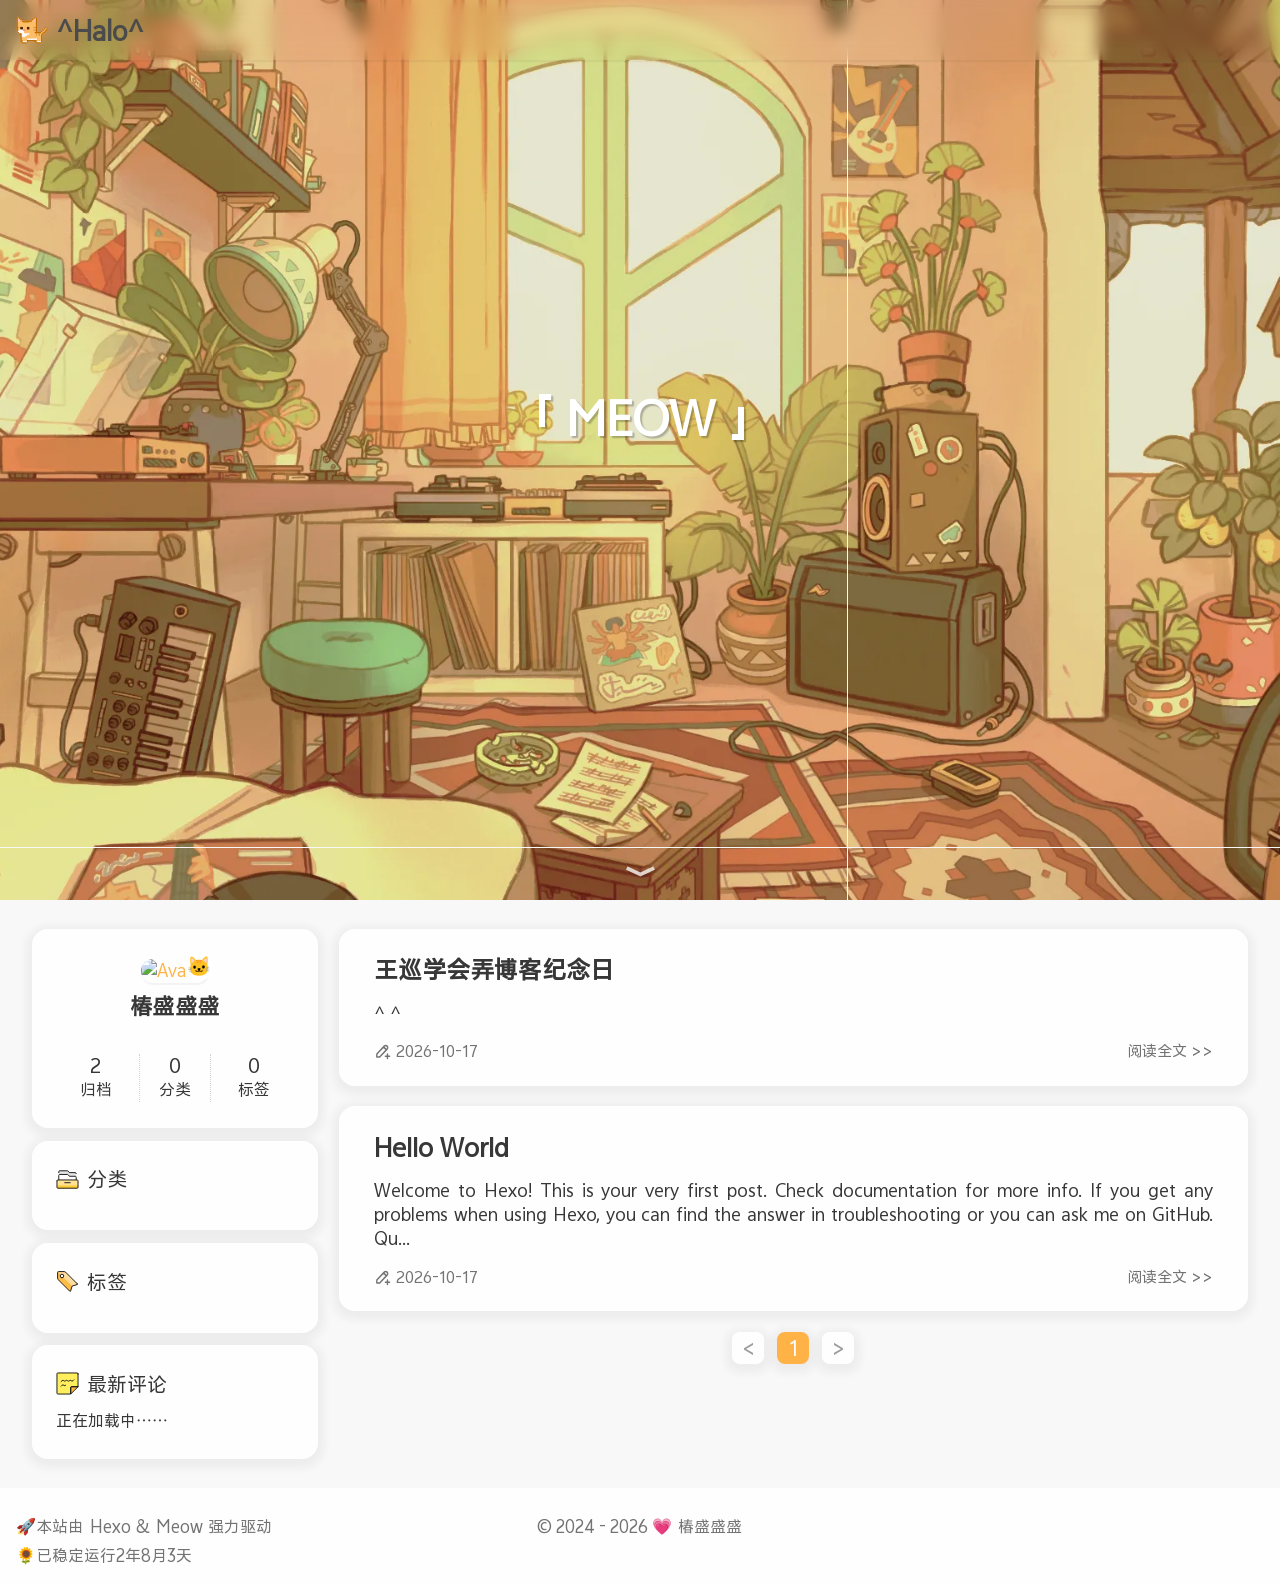
==== index.html @ 644426e6 "Site updated: 2026-10-17 21:25:25" ====
<!DOCTYPE html><html lang="zh_CN"><head><meta charset="utf-8"/><meta name="viewport" content="width=device-width, initial-scale=1.0"/><meta name="author" content="椿盛盛盛"/><meta name="copyright" content="椿盛盛盛"/><meta name="theme-color" content="#FFB347"/><meta name="format-detection" content="telephone=no"/><meta name="keywords" content="Hexo Theme MEOW"/><meta name="mobile-web-app-capable" content="yes"/><meta name="apple-mobile-web-app-capable" content="yes"/><meta name="apple-touch-fullscreen" content="yes"/><meta name="application-name" content="^Halo^ - 来看我的主页啦!"/><meta name="apple-mobile-web-app-title" content="^Halo^ - 来看我的主页啦!"/><meta name="apple-mobile-web-app-status-bar-style" content="#FFB347"/><link rel="canonical" href="http://example.com/"/><meta name="description" content="Hexo Theme MEOW">
<meta property="og:type" content="website">
<meta property="og:title" content="^Halo^ - 来看我的主页啦!">
<meta property="og:url" content="http://example.com/index.html">
<meta property="og:site_name" content="^Halo^">
<meta property="og:description" content="Hexo Theme MEOW">
<meta property="og:locale" content="zh_CN">
<meta property="og:image" content="http://example.com/assets/images/Hexo-Theme-MEOW.png">
<meta property="article:author" content="椿盛盛盛">
<meta name="twitter:card" content="summary_large_image">
<meta name="twitter:image" content="http://example.com/assets/images/Hexo-Theme-MEOW.png"><meta name="robots" content="index,follow"/><meta name="googlebot" content="index,follow"/><meta name="revisit-after" content="1 days"/><title>^Halo^ - 来看我的主页啦!</title><link rel="shortcut icon" href="/assets/images/Hexo-Theme-MEOW.ico"><link rel="preconnect" href="/assets"/><link rel="preconnect" href="assets"/>
<link rel="stylesheet" href="/css/style.css">

<link rel="stylesheet" href="/css/third-party/dist/APlayer.min.css">
<link rel="prefetch" href="/"/><link rel="prefetch" href="/archives"/><link rel="prefetch" href="/tags"/><meta name="generator" content="Hexo 8.1.2"></head><body bg-style="fixed"><header><div id="navbar"><div id="nav-info"><a id="site-icon" href="/" title="主页"><img src="/assets/images/Hexo-Theme-MEOW.png" alt="Logo"/></a><a id="site-name" href="/" title="主页"><h1>^Halo^</h1><img src="/assets/images/svg/uc/uc-home.svg" class="icon noview" alt="Icon"></a></div><div id="nav-menu"></div><div id="nav-function"><div id="menu-btn"><a href="javascript:void(0);" title="打开菜单"><img src="/assets/images/svg/uc/uc-menu.svg" class="icon noview" alt="Icon"></a></div></div></div></header><div id="menu-aside"><div id="menu-aside-container"><div id="menu-aside-info"><a href="/" title="主页"><img src="/assets/images/Hexo-Theme-MEOW.png" alt="Logo"/></a><a href="/" title="主页">^Halo^</a></div><hr/></div></div><main><div id="home-banner" bg-style="fixed"><div id="home-banner-info"><div id="home-banner-title">「 MEOW 」</div></div><div id="home-banner-scrolldown"><div id="scroll-to-main">﹀</div></div></div><div id="home-container"><div id="home-content"><aside id="home-sidebar"><div class="sidebar-card" id="sidebar-info"><div id="sidebar-info-img"><a href="/null"><img src="https://raw.githubusercontent.com/pyebxf/picture/main/firrst.jpg" alt="Avatar"/></a><div class="status">🐱</div></div><div id="sidebar-info-name">椿盛盛盛</div><div id="sidebar-info-desc"></div><div class="site-statistic"><a href="/archives"><div class="site-statistic-num">2</div><div class="site-statistic-title">归档</div></a><a href="/categories"><div class="site-statistic-num">0</div><div class="site-statistic-title">分类</div></a><a href="/tags"><div class="site-statistic-num">0</div><div class="site-statistic-title">标签</div></a></div></div><div class="sidebar-card" id="sidebar-categories"><div class="sidebar-card-headline"><img src="/assets/images/svg/uc/uc-category.svg" class="icon box-icon" alt="Icon"><span>分类</span></div></div><div class="sidebar-card" id="sidebar-tags"><div class="sidebar-card-headline"><img src="/assets/images/svg/uc/uc-tag.svg" class="icon box-icon" alt="Icon"><span>标签</span></div><div id="sidebar-tags-content"></div></div><div class="sidebar-card" id="sidebar-recent-comments"><div class="sidebar-card-headline"><img src="/assets/images/svg/uc/uc-comment.svg" class="icon box-icon" alt="Icon"><span>最新评论</span></div><div class="recent-comments"><div class="recent-comments-container">正在加载中……</div></div></div></aside><div id="home-main"><div class="home-article"><div class="home-article-content" cover="nocover"><div class="home-article-title"><a href="/2026/10/17/%E6%88%91%E7%9A%84%E7%AC%AC%E4%B8%80%E7%AF%87%E5%8D%9A%E5%AE%A2/">王巡学会弄博客纪念日</a></div><div class="home-article-excerpt">^ ^
</div><div class="home-article-info-container"><div class="home-article-info"><div class="home-article-date"><img src="/assets/images/svg/ta/ta-pubdate.svg" class="icon noview" alt="Icon"><span>2026-10-17</span></div></div><div class="home-article-func"><a class="read-more-btn" href="/2026/10/17/%E6%88%91%E7%9A%84%E7%AC%AC%E4%B8%80%E7%AF%87%E5%8D%9A%E5%AE%A2/">阅读全文 &gt;&gt;</a></div></div></div></div><div class="home-article"><div class="home-article-content" cover="nocover"><div class="home-article-title"><a href="/2026/10/17/hello-world/">Hello World</a></div><div class="home-article-excerpt">Welcome to Hexo! This is your very first post. Check documentation for more info. If you get any problems when using Hexo, you can find the answer in troubleshooting or you can ask me on GitHub.
Qu...</div><div class="home-article-info-container"><div class="home-article-info"><div class="home-article-date"><img src="/assets/images/svg/ta/ta-pubdate.svg" class="icon noview" alt="Icon"><span>2026-10-17</span></div></div><div class="home-article-func"><a class="read-more-btn" href="/2026/10/17/hello-world/">阅读全文 &gt;&gt;</a></div></div></div></div><div class="home-paginator"><div class="paginator"><span class="extend prev" rel="prev"><</span><span class="page-number current">1</span><span class="extend next" rel="next">></span></div></div></div></div></div><div id="toolbar" hide=""><div id="toolbar-setting-container" hide=""><div class="toolbar-item"><button id="tool-color-mode" title="深色模式" type="button"><img src="/assets/images/svg/ta/ta-moon.svg" class="icon noview" alt="Icon"></button></div><div class="toolbar-item"><button class="copy-text" id="tool-share" title="分享" type="button" data-text="http://example.com/index.html"><img src="/assets/images/svg/ta/ta-share.svg" class="icon noview" alt="Icon"></button></div></div><div class="toolbar-container"><div class="toolbar-item"><button id="tool-setting" title="设置" type="button"><img src="/assets/images/svg/ta/ta-setting.svg" class="icon noview" alt="Icon"></button></div><div class="toolbar-item"><button id="tool-gototop" title="返回顶部" type="button"><img src="/assets/images/svg/ta/ta-up.svg" class="icon noview" alt="Icon"></button></div></div></div><div id="music-player"></div></main><footer><div class="footer"><div id="footer-copyright">© 2024 - 2026 <span>💗</span> <a href="/null">椿盛盛盛</a></div><div id="footer-info"><div id="footer-framework">🚀本站由 <a href="https://hexo.io" target="_blank">Hexo</a> & <a href="https://github.com/chanwj/hexo-theme-meow" title="3.3.2" target="_blank">Meow</a> 强力驱动</div><div id="footer-runtime"><span id="runtime" data-startdate="2024-04-02T22:16:20.000Z">🌻已稳定运行.年.月.天</span></div></div></div></footer><div class="scripts"><script>const GLOBALCONFIG = {
  root: '/',
  toolbar: true,
  lazyload_src: '/assets/images/Meow-Loading.webp',
  friends: false,
  album: '',
  codeblock: false,
  code_copy_text: false,
  share_text: '🐱Share From Meow',
  onblur_title: 'Please Come Back～✧(´▽`ʃ♡ƪ)',
  mouse_click: false,
  notify:{
    enable: false,
    info: '复制成功～转载请标注本文地址',
    f12_info: '开发者模式已打开，请遵循本站版权协议'
  },
  search: {
    enable: false,
    path: '',
    local: {
      top_n_per_article: 1,
      preload: false
    }
  },
  encrypt: false,
  category: false,
};
</script><script>if (!localStorage.getItem('color-mode')) {
  localStorage.setItem('color-mode', 'light' || 'light');
}
document.body.setAttribute('data-mode', localStorage.getItem('color-mode'));
</script>
<script src="/js/theme/tools/utils.js"></script>

<script src="/js/plugins/dist/lazyload.min.js"></script>

<script src="/js/plugins/view-image.min.js"></script>

<script src="/js/plugins/dist/APlayer.min.js"></script>
<script>const initAplayer = (data) => {
  if (!data.length) return;

  const ap = new APlayer({
    container: document.getElementById('music-player'),
    fixed: true,
    autoplay: false,
    theme: '#FFB347',
    loop: 'all',
    order: 'list',
    volume: 0.7,
    lrcType: 3,
    audio: data
  });

  ap.on('play', () => {
    document.getElementById('music-player').setAttribute("play", "");
  });
  ap.on('pause', () => {
    document.getElementById('music-player').removeAttribute("play");
  });
};

const fetchData = () => {
  fetch('')
    .then(res => res.json())
    .then(result => initAplayer(result));
};

if ('') {
  document.addEventListener("DOMContentLoaded", fetchData);
} else {
  document.addEventListener("DOMContentLoaded", initAplayer());;
}</script>
<script src="/js/main.js" type="module"></script>
</div></body></html>
---- css/style.css ----
@import url("/assets/fonts/vivoSans-Regular/result.css");
@import url("/assets/fonts/SFMonoRegular/result.css");
body[data-mode='light'] {
  --theme-color: #ffb347;
  --theme-color-light-1: #ffd191;
  --theme-color-light-2: #ffc26c;
  --theme-color-light-3: #ffca7e;
  --theme-color-transparent-1: rgba(255,179,71,0.6);
  --theme-color-dark-1: #ffa626;
  --background-color: #fff;
  --background-color-transparent-1: rgba(255,255,255,0.85);
  --background-color-transparent-2: rgba(255,255,255,0.7);
  --background-color-transparent-3: rgba(255,255,255,0.4);
  --background-color-grey: #e8e8e8;
  --background-color-grey-light-1: #f1f1f1;
  --background-color-grey-light-2: #f5f5f5;
  --background-color-grey-transparent: rgba(232,232,232,0.25);
  --background-color-grey-transparent-2: rgba(232,232,232,0.15);
  --background-color-body: #f8f8f8;
  --background-color-page: rgba(255,255,255,0.85);
  --font-color: #373737;
  --font-color-invert: #fff;
  --font-color-navbar: #4b4b4b;
  --font-color-navbar-custom: #4b4b4b;
  --font-color-light-1: #737373;
  --font-color-light-2: #9b9b9b;
  --font-color-light-3: #cdcdcd;
  --link-hover-font-color: #fff;
  --banner-background: url("/assets/images/wallhaven-5yl597.webp");
  --banner-font-color: #fff;
  --nav-background-color: rgba(255,255,255,0.188);
  --card-border-color: #d7d7d7;
  --meow-box-shadow: 1px 1px 1px 1px rgba(42,42,42,0.051);
  --meow-card-shadow: 0px 3px 8px 6px rgba(42,42,42,0.051);
}
body[data-mode='dark'] {
  --theme-color: #88c0ed;
  --theme-color-light-1: #b8d9f4;
  --theme-color-light-2: #a0cdf1;
  --theme-color-light-3: #acd3f2;
  --theme-color-transparent-1: rgba(136,192,237,0.6);
  --theme-color-dark-1: #68afe8;
  --background-color: #2d2d2d;
  --background-color-transparent-1: rgba(45,45,45,0.88);
  --background-color-transparent-2: rgba(45,45,45,0.7);
  --background-color-transparent-3: rgba(45,45,45,0.4);
  --background-color-grey: #454545;
  --background-color-grey-light-1: #3e3e3e;
  --background-color-grey-light-2: #373737;
  --background-color-grey-transparent: rgba(69,69,69,0.25);
  --background-color-grey-transparent-2: rgba(69,69,69,0.35);
  --background-color-body: #202124;
  --background-color-page: rgba(45,45,45,0.7);
  --font-color: #bebec6;
  --font-color-invert: #fcfcfc;
  --font-color-navbar: #bebec6;
  --font-color-navbar-custom: #bebec6;
  --font-color-light-1: #9595a2;
  --font-color-light-2: #808090;
  --font-color-light-3: #5b5b67;
  --link-hover-font-color: #2d2d2d;
  --banner-background: url("/assets/images/wallhaven-e7zogk.webp");
  --banner-font-color: #e0e0e0;
  --nav-background-color: transparent;
  --card-border-color: #3b3b3b;
  --meow-box-shadow: 1px 1px 1px 1px rgba(187,187,187,0.012);
  --meow-card-shadow: none;
}
:root {
  --meow-text-shadow-title: 2px 2px 1.5px rgba(0,0,0,0.25);
  --meow-text-shadow: 2px 2px 1px rgba(0,0,0,0.125);
  --meow-text-shadow-light: 1.2px 1.2px 1px rgba(0,0,0,0.125);
  --meow-main-width: 1400px;
  --meow-page-width: 1100px;
  --meow-navbar-height: 60px;
  --meow-font-default: 'vivo Sans', 'PingFang SC', 'Microsoft YaHei', Sans-serif, Serif;
  --meow-font-title: 'vivo Sans', 'PingFang SC', 'Microsoft YaHei', Sans-serif, Serif;
  --meow-font-code: 'SF Mono', 'vivo Sans', 'PingFang SC', 'Microsoft YaHei', Courier, Consolas, Sans-serif;
}
@-moz-keyframes fade {
  0%, 100% {
    opacity: 1;
  }
  50% {
    opacity: 0.3;
  }
}
@-webkit-keyframes fade {
  0%, 100% {
    opacity: 1;
  }
  50% {
    opacity: 0.3;
  }
}
@-o-keyframes fade {
  0%, 100% {
    opacity: 1;
  }
  50% {
    opacity: 0.3;
  }
}
@keyframes fade {
  0%, 100% {
    opacity: 1;
  }
  50% {
    opacity: 0.3;
  }
}
@-moz-keyframes bounce {
  0%, 50%, 100% {
    transform: translateY(0);
    -webkit-transform: translateY(0);
  }
  25% {
    transform: translateY(-3px);
    -webkit-transform: translateY(-3px);
  }
  75% {
    transform: translateY(3px);
    -webkit-transform: translateY(3px);
  }
}
@-webkit-keyframes bounce {
  0%, 50%, 100% {
    transform: translateY(0);
    -webkit-transform: translateY(0);
  }
  25% {
    transform: translateY(-3px);
    -webkit-transform: translateY(-3px);
  }
  75% {
    transform: translateY(3px);
    -webkit-transform: translateY(3px);
  }
}
@-o-keyframes bounce {
  0%, 50%, 100% {
    transform: translateY(0);
    -webkit-transform: translateY(0);
  }
  25% {
    transform: translateY(-3px);
    -webkit-transform: translateY(-3px);
  }
  75% {
    transform: translateY(3px);
    -webkit-transform: translateY(3px);
  }
}
@keyframes bounce {
  0%, 50%, 100% {
    transform: translateY(0);
    -webkit-transform: translateY(0);
  }
  25% {
    transform: translateY(-3px);
    -webkit-transform: translateY(-3px);
  }
  75% {
    transform: translateY(3px);
    -webkit-transform: translateY(3px);
  }
}
@-moz-keyframes beat {
  0%, 100% {
    transform: scale(1);
    -webkit-transform: scale(1);
  }
  50% {
    transform: scale(1.05);
    -webkit-transform: scale(1.05);
  }
}
@-webkit-keyframes beat {
  0%, 100% {
    transform: scale(1);
    -webkit-transform: scale(1);
  }
  50% {
    transform: scale(1.05);
    -webkit-transform: scale(1.05);
  }
}
@-o-keyframes beat {
  0%, 100% {
    transform: scale(1);
    -webkit-transform: scale(1);
  }
  50% {
    transform: scale(1.05);
    -webkit-transform: scale(1.05);
  }
}
@keyframes beat {
  0%, 100% {
    transform: scale(1);
    -webkit-transform: scale(1);
  }
  50% {
    transform: scale(1.05);
    -webkit-transform: scale(1.05);
  }
}
@-moz-keyframes spin {
  0% {
    transform: rotate(0);
    -webkit-transform: rotate(0);
  }
  100% {
    transform: rotate(360deg);
    -webkit-transform: rotate(360deg);
  }
}
@-webkit-keyframes spin {
  0% {
    transform: rotate(0);
    -webkit-transform: rotate(0);
  }
  100% {
    transform: rotate(360deg);
    -webkit-transform: rotate(360deg);
  }
}
@-o-keyframes spin {
  0% {
    transform: rotate(0);
    -webkit-transform: rotate(0);
  }
  100% {
    transform: rotate(360deg);
    -webkit-transform: rotate(360deg);
  }
}
@keyframes spin {
  0% {
    transform: rotate(0);
    -webkit-transform: rotate(0);
  }
  100% {
    transform: rotate(360deg);
    -webkit-transform: rotate(360deg);
  }
}
@-moz-keyframes run-bounce {
  0% {
    transform: translateX(0);
    -webkit-transform: translateX(0);
  }
  25% {
    transform: translateX(-40px) translateY(-35px);
    -webkit-transform: translateX(-40px) translateY(-35px);
  }
  50% {
    transform: translateX(-100px) translateY(-60px);
    -webkit-transform: translateX(-100px) translateY(-60px);
  }
  75% {
    transform: translateX(-160px) translateY(-35px);
    -webkit-transform: translateX(-160px) translateY(-35px);
  }
  100% {
    transform: translateX(-200px);
    -webkit-transform: translateX(-200px);
  }
}
@-webkit-keyframes run-bounce {
  0% {
    transform: translateX(0);
    -webkit-transform: translateX(0);
  }
  25% {
    transform: translateX(-40px) translateY(-35px);
    -webkit-transform: translateX(-40px) translateY(-35px);
  }
  50% {
    transform: translateX(-100px) translateY(-60px);
    -webkit-transform: translateX(-100px) translateY(-60px);
  }
  75% {
    transform: translateX(-160px) translateY(-35px);
    -webkit-transform: translateX(-160px) translateY(-35px);
  }
  100% {
    transform: translateX(-200px);
    -webkit-transform: translateX(-200px);
  }
}
@-o-keyframes run-bounce {
  0% {
    transform: translateX(0);
    -webkit-transform: translateX(0);
  }
  25% {
    transform: translateX(-40px) translateY(-35px);
    -webkit-transform: translateX(-40px) translateY(-35px);
  }
  50% {
    transform: translateX(-100px) translateY(-60px);
    -webkit-transform: translateX(-100px) translateY(-60px);
  }
  75% {
    transform: translateX(-160px) translateY(-35px);
    -webkit-transform: translateX(-160px) translateY(-35px);
  }
  100% {
    transform: translateX(-200px);
    -webkit-transform: translateX(-200px);
  }
}
@keyframes run-bounce {
  0% {
    transform: translateX(0);
    -webkit-transform: translateX(0);
  }
  25% {
    transform: translateX(-40px) translateY(-35px);
    -webkit-transform: translateX(-40px) translateY(-35px);
  }
  50% {
    transform: translateX(-100px) translateY(-60px);
    -webkit-transform: translateX(-100px) translateY(-60px);
  }
  75% {
    transform: translateX(-160px) translateY(-35px);
    -webkit-transform: translateX(-160px) translateY(-35px);
  }
  100% {
    transform: translateX(-200px);
    -webkit-transform: translateX(-200px);
  }
}
@-moz-keyframes expand-width {
  0% {
    width: 10%;
  }
  100% {
    width: 100%;
    left: 0;
  }
}
@-webkit-keyframes expand-width {
  0% {
    width: 10%;
  }
  100% {
    width: 100%;
    left: 0;
  }
}
@-o-keyframes expand-width {
  0% {
    width: 10%;
  }
  100% {
    width: 100%;
    left: 0;
  }
}
@keyframes expand-width {
  0% {
    width: 10%;
  }
  100% {
    width: 100%;
    left: 0;
  }
}
@-moz-keyframes expand-width-to-right {
  0% {
    width: 0;
  }
  50% {
    width: 50%;
  }
  100% {
    width: 100%;
  }
}
@-webkit-keyframes expand-width-to-right {
  0% {
    width: 0;
  }
  50% {
    width: 50%;
  }
  100% {
    width: 100%;
  }
}
@-o-keyframes expand-width-to-right {
  0% {
    width: 0;
  }
  50% {
    width: 50%;
  }
  100% {
    width: 100%;
  }
}
@keyframes expand-width-to-right {
  0% {
    width: 0;
  }
  50% {
    width: 50%;
  }
  100% {
    width: 100%;
  }
}
@-moz-keyframes move-to-right {
  0% {
    transform: translateX(0);
    -webkit-transform: translateX(0);
  }
  100% {
    transform: translateX(2px);
    -webkit-transform: translateX(2px);
  }
}
@-webkit-keyframes move-to-right {
  0% {
    transform: translateX(0);
    -webkit-transform: translateX(0);
  }
  100% {
    transform: translateX(2px);
    -webkit-transform: translateX(2px);
  }
}
@-o-keyframes move-to-right {
  0% {
    transform: translateX(0);
    -webkit-transform: translateX(0);
  }
  100% {
    transform: translateX(2px);
    -webkit-transform: translateX(2px);
  }
}
@keyframes move-to-right {
  0% {
    transform: translateX(0);
    -webkit-transform: translateX(0);
  }
  100% {
    transform: translateX(2px);
    -webkit-transform: translateX(2px);
  }
}
@-moz-keyframes show-up {
  0% {
    transform: translateY(0.9rem);
    -webkit-transform: translateY(0.9rem);
    opacity: 0;
  }
  100% {
    transform: translateY(0);
    -webkit-transform: translateY(0);
    opacity: 1;
  }
}
@-webkit-keyframes show-up {
  0% {
    transform: translateY(0.9rem);
    -webkit-transform: translateY(0.9rem);
    opacity: 0;
  }
  100% {
    transform: translateY(0);
    -webkit-transform: translateY(0);
    opacity: 1;
  }
}
@-o-keyframes show-up {
  0% {
    transform: translateY(0.9rem);
    -webkit-transform: translateY(0.9rem);
    opacity: 0;
  }
  100% {
    transform: translateY(0);
    -webkit-transform: translateY(0);
    opacity: 1;
  }
}
@keyframes show-up {
  0% {
    transform: translateY(0.9rem);
    -webkit-transform: translateY(0.9rem);
    opacity: 0;
  }
  100% {
    transform: translateY(0);
    -webkit-transform: translateY(0);
    opacity: 1;
  }
}
@-moz-keyframes show-scale {
  0% {
    transform: scale(0);
    -webkit-transform: scale(0);
    opacity: 0;
  }
  100% {
    transform: scale(1);
    -webkit-transform: scale(1);
    opacity: 1;
  }
}
@-webkit-keyframes show-scale {
  0% {
    transform: scale(0);
    -webkit-transform: scale(0);
    opacity: 0;
  }
  100% {
    transform: scale(1);
    -webkit-transform: scale(1);
    opacity: 1;
  }
}
@-o-keyframes show-scale {
  0% {
    transform: scale(0);
    -webkit-transform: scale(0);
    opacity: 0;
  }
  100% {
    transform: scale(1);
    -webkit-transform: scale(1);
    opacity: 1;
  }
}
@keyframes show-scale {
  0% {
    transform: scale(0);
    -webkit-transform: scale(0);
    opacity: 0;
  }
  100% {
    transform: scale(1);
    -webkit-transform: scale(1);
    opacity: 1;
  }
}
@-moz-keyframes show-ease {
  0% {
    opacity: 0;
  }
  100% {
    opacity: 1;
  }
}
@-webkit-keyframes show-ease {
  0% {
    opacity: 0;
  }
  100% {
    opacity: 1;
  }
}
@-o-keyframes show-ease {
  0% {
    opacity: 0;
  }
  100% {
    opacity: 1;
  }
}
@keyframes show-ease {
  0% {
    opacity: 0;
  }
  100% {
    opacity: 1;
  }
}
@-moz-keyframes color-change {
  0% {
    color: var(--font-color);
  }
  50% {
    color: var(--theme-color);
  }
  100% {
    color: var(--font-color);
  }
}
@-webkit-keyframes color-change {
  0% {
    color: var(--font-color);
  }
  50% {
    color: var(--theme-color);
  }
  100% {
    color: var(--font-color);
  }
}
@-o-keyframes color-change {
  0% {
    color: var(--font-color);
  }
  50% {
    color: var(--theme-color);
  }
  100% {
    color: var(--font-color);
  }
}
@keyframes color-change {
  0% {
    color: var(--font-color);
  }
  50% {
    color: var(--theme-color);
  }
  100% {
    color: var(--font-color);
  }
}
* {
  box-sizing: border-box;
  scroll-behavior: smooth;
  user-select: auto;
}
* ::-webkit-scrollbar {
  width: 0.65rem;
  height: 0.65rem;
}
* ::-webkit-scrollbar-thumb {
  background-color: var(--background-color-grey);
  border-radius: 10px;
}
* ::-webkit-scrollbar-thumb:hover {
  background-color: var(--theme-color-light-1);
}
* ::-webkit-scrollbar-thumb:active {
  background-color: var(--theme-color-light-1);
}
* ::-webkit-scrollbar-track {
  background-color: var(--background-color-grey-transparent);
}
@-moz-document url-prefix() {
  scrollbar-color: var(--background-color-grey) var(--background-color-grey-transparent);
  scrollbar-width: thin;
}
* ::selection {
  background: var(--theme-color);
  color: var(--font-color-invert);
}
body {
  width: 100%;
  height: max-content;
  min-height: 100vh;
  margin: 0;
  background-color: var(--background-color-body);
  color: var(--font-color);
  font-size: 16px;
  font-family: var(--meow-font-default);
  line-height: 1.5rem;
}
@media (max-width: 900px) {
  body {
    font-size: 14px;
  }
}
body[bg-style='fixed']:before {
  content: ' ';
  position: fixed;
  top: 0;
  left: 0;
  width: 100vw;
  height: 100vh;
  z-index: -1;
  background-image: var(--banner-background);
  background-size: cover;
  background-position: center top;
  background-repeat: no-repeat;
  animation: show-ease 0.3s ease-in;
  transition: background-image 0.3s ease-in, filter 0.3s ease-in;
}
body[bg-style='fixed'][blur]:before {
  filter: blur(0.5rem);
}
main {
  width: 100%;
  height: max-content;
}
a {
  text-decoration: none;
  color: var(--theme-color);
}
ul,
ol {
  padding-left: 2rem;
  margin: 1.5rem 0;
}
ul ul,
ol ul,
ul ol,
ol ol {
  margin: 0;
}
ul:has(input[type='checkbox']) {
  padding-left: 0;
}
ul:has(input[type='checkbox']) li {
  display: flex;
  align-items: center;
  gap: 0.5rem;
}
ul li input[type='checkbox']:disabled {
  appearance: none;
  width: 1.6em;
  height: 1.5em;
  border-radius: 0.3rem;
  margin: 0;
  background-color: var(--background-color-grey-light-1);
}
ul li input[type='checkbox']:disabled:checked {
  background-color: var(--theme-color);
}
ul li input[type='checkbox']:disabled:checked:after {
  content: '✓';
  display: inline-block;
  width: 100%;
  height: 100%;
  color: var(--font-color-invert);
  font-weight: bold;
  text-align: center;
}
blockquote {
  margin: 2rem 0;
  padding: 0.2rem 0.9rem;
  border-left: 0.5rem solid var(--font-color-light-3);
  background-color: var(--background-color-grey-transparent);
  border-radius: 0.25rem;
  box-shadow: var(--meow-box-shadow);
  line-height: 1.5;
}
h1 {
  font-size: 2em;
}
h2 {
  font-size: 1.5em;
}
h3 {
  font-size: 1.35em;
}
h4 {
  font-size: 1.2em;
}
h5 {
  font-size: 1.1em;
}
h6 {
  font-size: 1em;
}
h1,
h2,
h3,
h4,
h5,
h6 {
  margin: 2.45em 0 1.35em;
}
hr {
  margin: 3rem 0;
  border: 2px dashed var(--background-color-grey);
  position: relative;
  overflow: visible;
}
hr:before {
  content: '🐈';
  position: absolute;
  top: -0.5rem;
  left: 5%;
  font-size: 1rem;
  line-height: 1rem;
  color: var(--background-color-grey);
  z-index: 10;
  opacity: 0.7;
  transition: all 1s ease-in-out;
}
hr:hover:before {
  left: 90%;
}
p {
  text-align: justify;
  vertical-align: baseline;
}
mark {
  background-color: var(--theme-color);
  color: var(--font-color-invert);
  padding: 0 0.3rem;
  border-radius: 0.3rem;
}
ins {
  text-decoration-color: var(--font-color-light-3);
  text-underline-offset: 4.5px;
}
s {
  color: var(--font-color-light-2);
}
abbr {
  text-decoration-color: var(--font-color-light-2);
  text-underline-offset: 4.5px;
}
kbd {
  padding: 0.1em 0.4rem;
  margin: 0 0.12rem;
  border: 1px solid var(--background-color-grey);
  border-radius: 0.4rem;
  background-color: var(--background-color-grey-light-1);
  font-family: var(--meow-font-default);
  font-size: 0.9em;
}
.table-container {
  width: 100%;
  overflow-x: auto;
  margin: 2rem 0;
}
table {
  border-radius: 0.8rem;
  border-collapse: collapse;
  width: 100%;
  overflow: hidden;
  box-shadow: var(--meow-box-shadow);
}
table ul,
table ol {
  line-height: normal;
  margin: 0;
}
th,
td {
  padding: 0.5rem 0.8rem;
  border: 1px solid var(--background-color-grey);
}
thead {
  background-color: var(--background-color-grey-light-2);
  white-space: nowrap;
}
button {
  background: transparent;
  border: 0;
  padding: 0;
  cursor: pointer;
  font-family: var(--meow-font-default);
  color: var(--font-color);
  font-size: 1rem;
}
textarea,
input {
  font-family: var(--meow-font-default);
}
.markdown {
  line-height: 1.58;
}
.markdown a:not(.normal) {
  color: var(--theme-color);
  position: relative;
}
.markdown a:not(.normal):after {
  content: '';
  position: absolute;
  left: 0;
  bottom: -1.2px;
  display: block;
  height: 2px;
  width: 0;
  background-color: var(--theme-color-light-2);
  transition: width 0.5s ease;
}
.markdown a:not(.normal):hover:after {
  width: 100%;
}
.markdown ul {
  padding-left: 1em;
  line-height: 1.8em;
}
.markdown ol {
  padding-left: 1em;
  line-height: 1.8em;
}
.markdown ul li,
.markdown ol li {
  margin: 0.5em 0;
}
.markdown ul ul >li,
.markdown ol ul >li,
.markdown ul ol >li,
.markdown ol ol >li {
  margin: 0.5em 0;
}
.markdown h1:before,
.markdown h2:before,
.markdown h3:before,
.markdown h4:before,
.markdown h5:before,
.markdown h6:before {
  content: '#';
  margin-right: 0.5rem;
  color: var(--font-color-light-3);
  transition: color 0.2s ease-in-out;
}
.markdown h1:hover:before,
.markdown h2:hover:before,
.markdown h3:hover:before,
.markdown h4:hover:before,
.markdown h5:hover:before,
.markdown h6:hover:before {
  color: var(--theme-color);
}
.markdown img {
  display: block;
  margin: 1rem auto;
  max-width: 100%;
  object-fit: contain;
  border-radius: 0.8rem;
}
.markdown img:not([no-view]):not(.noview):hover {
  box-shadow: var(--meow-card-shadow);
}
.markdown .img-caption img {
  margin: 0 auto;
}
.markdown .iframe-container {
  position: relative;
  height: 36rem;
}
.markdown .iframe-container iframe {
  position: absolute;
  width: 100%;
  height: 100%;
}
.icon {
  height: 1rem;
  object-fit: contain;
}
.box-icon {
  height: 1.45rem;
}
.img-caption {
  margin: 1rem auto;
  width: 100%;
  display: flex;
  flex-direction: column;
  gap: 0.1rem;
}
.img-caption figcaption {
  text-align: center;
  color: var(--font-color-light-1);
  font-size: 0.9em;
}
img[data-lazy-src] {
  transition: all 0.3s ease-in;
}
img[data-lazy-src]:not(.loaded) {
  filter: blur(0.8rem) brightness(1) !important;
}
img:not(.icon):not([no-view]):not(.noview) {
  cursor: pointer;
}
.view-image-close__full {
  background: var(--background-color-grey-transparent) !important;
}
body[data-mode="dark"] img:not(.icon) {
  filter: brightness(90%);
}
.view-image img {
  filter: brightness(100%) !important;
}
.postcover {
  border-radius: 0.8rem;
  width: 100%;
  max-height: 28rem;
  object-fit: cover !important;
  margin: 2rem 0 !important;
}
.page-container {
  width: 100%;
  height: max-content;
  padding: 1.8rem 0;
}
.page-content {
  width: 95%;
  max-width: var(--meow-page-width);
  height: max-content;
  min-height: 40vh;
  margin: 0 auto;
  padding: 2.2rem 2.5rem;
  background-color: var(--background-color-page);
  backdrop-filter: blur(3px);
  border-radius: 1rem;
  box-shadow: var(--meow-card-shadow);
  animation: show-up 0.6s ease-out;
}
.page-title {
  line-height: 2.5rem;
  margin-bottom: 2.3rem;
  display: flex;
  align-items: center;
  justify-content: space-between;
}
.page-title-content {
  display: flex;
  align-items: center;
  gap: 0.5rem;
}
.page-title-content h1 {
  font-size: 2.2rem;
  font-weight: bold;
  margin: 0;
}
.page-title-content .icon {
  height: 2.4rem;
}
.pageview {
  font-size: 16px;
  color: var(--font-color-light-2);
  display: flex;
  flex-wrap: nowrap;
  align-items: center;
  gap: 0.15rem;
}
.pageview .icon {
  height: 1rem;
  opacity: 0.5;
}
.pageview span {
  white-space: nowrap;
}
body[data-mode="dark"] .pageview .icon {
  filter: invert(100%);
}
.page-paginator {
  margin-top: 2.5rem;
}
.page-desc {
  font-size: 1.2rem;
  margin-bottom: 2rem;
  color: var(--font-color-light-2);
  position: relative;
  padding-left: 2.5rem;
}
.page-desc:before {
  content: '“';
  font-size: 5rem;
  margin-right: 0.2rem;
  position: absolute;
  left: 0;
  top: 50%;
  opacity: 0.8;
}
@media (max-width: 900px) {
  .page-container {
    padding: 1.2rem 0;
  }
  .page-content {
    padding: 1.6rem 1rem;
  }
  .page-title {
    line-height: 1.8rem;
    margin-bottom: 1.65rem;
  }
  .page-title-content h1 {
    font-size: 1.5rem;
  }
  .page-title-content .icon {
    height: 1.8rem;
  }
  .pageview {
    font-size: 1em;
  }
  .pageview .icon {
    height: 1em;
  }
  .page-desc {
    font-size: 1.15em;
    padding-left: 1.8em;
    margin-bottom: 1.8em;
  }
  .page-desc:before {
    font-size: 3.5rem;
  }
}
#home-container {
  width: 100%;
  height: max-content;
  padding: 1.8rem 0;
}
#home-content {
  width: 95%;
  max-width: var(--meow-main-width);
  height: auto;
  margin: 0 auto;
  display: flex;
  flex-direction: row;
  gap: 1.3rem;
}
#home-main {
  flex: 3;
  max-width: 75%;
  height: max-content;
  display: flex;
  flex-direction: column;
  gap: 1.3rem;
}
.home-article {
  background-color: var(--background-color-transparent-1);
  backdrop-filter: blur(3px);
  border-radius: 1rem;
  box-shadow: var(--meow-card-shadow);
  overflow: hidden;
  transition: all 0.3s ease;
}
.home-article:hover {
  transform: scale(1.015);
}
.home-article-cover {
  position: relative;
  width: 100%;
  height: 9.5rem;
  border-radius: 1rem 1rem 0 0;
  overflow: hidden;
}
.home-article-cover img {
  width: 100%;
  height: 100%;
  object-fit: cover;
  position: absolute;
  top: 50%;
  transform: translateY(-50%);
}
.home-article-content {
  padding: 1.4rem 2.2rem;
}
.home-article-title {
  margin: 0.2rem 0 0.6rem;
  overflow: hidden;
  line-height: 2rem;
}
.home-article-title a {
  font-size: 1.5rem;
  font-weight: bold;
  color: var(--font-color);
  vertical-align: bottom;
}
.home-article-title a:hover {
  color: var(--theme-color);
}
.home-article-encrypt {
  display: inline-block;
  height: 2rem;
  width: 1.5rem;
  position: relative;
  margin-right: 0.3rem;
}
.home-article-encrypt .icon {
  position: absolute;
  height: 1.35rem;
  width: 100%;
  top: 50%;
}
.home-article-sticky {
  background-color: var(--theme-color);
  padding: 0 0.5rem;
  border-radius: 0.5rem;
  color: var(--link-hover-font-color);
  white-space: nowrap;
  display: inline-block;
  margin-right: 0.5rem;
}
.home-article-excerpt {
  text-align: justify;
  font-size: 1.05rem;
  margin: 0.9rem 0;
}
.home-article-info-container {
  display: flex;
  align-items: center;
  justify-content: space-between;
  font-size: 0.95rem;
  gap: 0.5rem;
}
.home-article-info {
  max-width: 70%;
  display: flex;
  align-items: center;
  flex-wrap: nowrap;
  gap: 0.8rem;
  overflow: hidden;
}
.home-article-info a,
.home-article-info span,
.home-article-info {
  color: var(--font-color-light-1);
}
.home-article-info a:hover {
  color: var(--theme-color);
}
.home-article-info a:hover:after {
  color: var(--font-color-light-1);
}
.home-article-info .icon {
  opacity: 0.55;
  height: 1.1rem;
}
.home-article-info >div {
  display: flex;
  align-items: center;
  gap: 0.3rem;
}
body[data-mode="dark"] .home-article-info .icon {
  filter: invert(100%);
}
.home-article-date span {
  white-space: nowrap;
}
.home-article-categories a {
  white-space: nowrap;
  text-overflow: ellipsis;
}
.home-article-categories a:not(:last-child):after {
  content: ', ';
}
.home-article-tags a {
  white-space: nowrap;
  text-overflow: ellipsis;
}
.home-article-tags a:not(:last-child):after {
  content: ' | ';
}
.read-more-btn {
  color: var(--font-color-light-1);
  white-space: nowrap;
}
.read-more-btn:hover {
  color: var(--theme-color);
}
@media (max-width: 900px) {
  #home-content {
    flex-direction: column;
    flex-direction: column-reverse;
  }
  #home-main {
    max-width: 100%;
    flex: 1;
  }
  .home-article-title {
    line-height: 1.5rem;
  }
  .home-article-title a {
    font-size: 1.2em;
  }
  .home-article-encrypt {
    height: 1.5rem;
    margin-right: 0.1rem;
  }
  .home-article-encrypt .icon {
    height: 1em;
  }
  .home-article-sticky {
    height: 1.5rem;
    margin-right: 0.2rem;
  }
  .home-article-excerpt {
    font-size: 1em;
    margin: 0.35rem 0;
  }
  .home-article-categories,
  .home-article-tags {
    visibility: hidden;
  }
  .home-article-info-container {
    font-size: 0.9em;
  }
  .home-article-cover {
    height: 9rem;
  }
  .home-article-content {
    padding: 0.5rem 1.8rem;
    margin: 0.5rem 0;
  }
}
.archive-year-title a,
.archive-month-title a {
  color: var(--font-color);
}
.archive-year-title a:hover,
.archive-month-title a:hover {
  color: var(--theme-color);
}
.archive-year {
  margin-bottom: 2.5rem;
}
.archive-year-title {
  padding: 0.5rem 0;
  margin-bottom: 1.8rem;
  border-bottom: 1px solid transparent;
  border-image: linear-gradient(to right, var(--font-color-light-2), rgba(0,0,0,0)) 1;
}
.archive-year-title a {
  font-size: 1.8rem;
  font-weight: bold;
  margin-right: 0.8rem;
}
.archive-year-title span {
  font-size: 0.9rem;
  color: var(--font-color-light-1);
}
.archive-month {
  margin-bottom: 2rem;
}
.archive-month-title {
  margin-bottom: 1.3rem;
}
.archive-month-title a {
  font-size: 1.5rem;
  font-weight: bold;
  margin-right: 0.7rem;
}
.archive-month-title span {
  font-size: 0.9rem;
  color: var(--font-color-light-1);
}
.archive-posts-list {
  display: flex;
  align-items: center;
  justify-content: space-between;
  flex-wrap: wrap;
  gap: 1.2rem 1rem;
  user-select: none;
}
.archive-post {
  width: calc(50% - 0.5rem);
  height: 5rem;
  border-radius: 0.6rem;
  border: 1px solid var(--card-border-color);
  position: relative;
  overflow: hidden;
}
.archive-post a {
  display: flex;
  flex-direction: column;
  justify-content: space-around;
  gap: 0.1rem;
  width: 100%;
  height: 100%;
  padding: 0.7rem 0.8rem;
  color: var(--font-color);
}
.archive-post:hover {
  box-shadow: var(--meow-box-shadow);
}
.archive-post:hover a {
  justify-content: normal;
}
.archive-post[archive-style="normal"]:after {
  content: "";
  background-image: url("/assets/images/Hexo-Theme-MEOW.png");
  background-size: cover;
  position: absolute;
  top: 0.5rem;
  right: 0.5rem;
  width: 13%;
  height: 85%;
  opacity: 0.8;
  transition: all 0.5s ease;
}
.archive-post[archive-style="normal"]:hover:after {
  transform: rotate(18deg);
  opacity: 1;
}
.archive-post[archive-style="cover"]:hover .archive-post-cover {
  transform: translateY(-25%);
}
.archive-post[archive-style="cover"]:hover .archive-post-cover:after {
  width: 0;
}
.archive-post[archive-style="cover"]:hover .archive-post-title,
.archive-post[archive-style="cover"]:hover .archive-post-date {
  opacity: 0;
}
.archive-post[archive-style="cover"] .archive-post-title {
  width: 100%;
}
.archive-post[archive-style="cover"] .archive-post-cover {
  position: absolute;
  width: 100%;
  top: 0;
  transform: translateY(-45%);
  left: 0;
  z-index: -1;
  transition: transform 0.5s ease;
}
.archive-post[archive-style="cover"] .archive-post-cover img {
  width: 100%;
  height: 100%;
  object-fit: cover;
}
.archive-post[archive-style="cover"] .archive-post-cover:after {
  content: "";
  position: absolute;
  top: 0;
  right: 0;
  width: 100%;
  height: 100%;
  background-color: var(--background-color-transparent-1);
  transition: width 0.6s ease;
}
.archive-post[archive-style="normal"]:hover .archive-post-cover {
  width: 100%;
}
.archive-post[archive-style="normal"]:hover .archive-post-title {
  color: var(--link-hover-font-color);
  white-space: normal;
  font-size: 1.2rem;
  text-shadow: var(--meow-text-shadow-light);
  max-height: 3rem;
}
.archive-post[archive-style="normal"]:hover .archive-post-title .icon {
  height: 1.25rem;
}
.archive-post[archive-style="normal"]:hover .archive-post-date {
  display: none;
}
.archive-post[archive-style="normal"] .archive-post-title {
  width: 85%;
}
.archive-post[archive-style="normal"] .archive-post-cover {
  position: absolute;
  width: 0;
  height: 100%;
  top: 0;
  left: 0;
  z-index: -1;
  background-color: var(--theme-color-light-3);
  transition: width 0.6s ease;
}
.archive-post-title {
  font-size: 1.1rem;
  font-weight: bold;
  white-space: nowrap;
  display: flex;
  align-items: center;
  gap: 0.2rem;
}
.archive-post-title span {
  text-overflow: ellipsis;
  overflow: hidden;
  transition: all 0.4s ease;
  height: 100%;
}
.archive-post-title .icon {
  height: 1.05rem;
  transition: all 0.3s ease;
}
.archive-post-date {
  color: var(--font-color-light-1);
  font-size: 0.87rem;
  white-space: nowrap;
  overflow: hidden;
  transition: all 0.4s ease;
}
@media (max-width: 900px) {
  .archive-year-title {
    margin-bottom: 1.2rem;
  }
  .archive-year-title a {
    font-size: 1.35rem;
  }
  .archive-year-title span {
    font-size: 0.85rem;
  }
  .archive-month-title {
    margin-bottom: 1rem;
  }
  .archive-month-title a {
    font-size: 1.2rem;
  }
  .archive-month-title span {
    font-size: 0.85rem;
  }
  .archive-post {
    width: 100%;
  }
  .archive-post a {
    padding: 0.9em 0.85em;
  }
  .archive-post[archive-style="normal"]:after {
    opacity: 0.35;
    height: 80%;
  }
  .archive-post[archive-style="normal"]:hover .archive-post-title {
    font-size: 1.1em;
  }
  .archive-post-title {
    font-size: 1.1em;
  }
  .archive-post-date {
    font-size: 0.95em;
  }
}
.category-container {
  user-select: none;
}
.category-content .category-item {
  display: flex;
  justify-content: space-between;
  align-items: center;
  padding: 1rem 3rem;
  border-radius: 0.8rem;
  transition: background 0.2s ease-in;
}
.category-content .category-item:hover {
  background: var(--background-color-grey-transparent);
}
.category-content .category-item:hover .category-name a {
  padding-left: 0.5rem;
}
.category-content .category-item:hover .category-name .icon {
  margin-left: 0.35rem;
}
.category-name {
  display: flex;
  align-items: center;
  gap: 0.1rem;
}
.category-name .icon {
  height: 1.5rem;
  stroke-width: 3;
  transition: all 0.3s ease;
}
.category-name .icon[fold='true'] {
  transform: rotate(-90deg);
}
.category-name a {
  color: var(--font-color);
  font-size: 1.25rem;
  font-weight: bold;
  transition: all 0.2s ease-in-out;
}
.category-name a:hover {
  color: var(--theme-color);
}
.category-count {
  display: flex;
  align-items: center;
  gap: 0.1rem;
  width: 3rem;
  color: var(--font-color-light-1);
  transition: color 0.2s ease-in-out;
}
.category-count .icon {
  height: 1.3rem;
  transition: all 0.2s ease-in-out;
}
.category-count:hover {
  color: var(--theme-color);
}
.category-count:hover .icon {
  stroke: var(--theme-color);
}
.category-child {
  margin-left: 2rem;
  height: 0;
  opacity: 0;
  overflow: hidden;
}
.category-child[show] {
  height: max-content;
  animation: show-ease 0.4s ease-in forwards;
}
.category-child .category-name a {
  font-size: 1.15rem;
}
.category-child .category-item {
  padding: 0.8rem 3rem 0.8rem 2rem;
}
.category-child .category-item:hover i:before {
  height: 1.25rem;
}
.category-child i {
  position: relative;
  width: 1.8rem;
  height: 100%;
}
.category-child i:before {
  content: '';
  position: absolute;
  background: var(--font-color-light-1);
  border-radius: 0.35rem;
  top: 50%;
  left: 50%;
  transform: translate(-50%, -50%);
  width: 0.35rem;
  height: 0.35rem;
  transition: all 0.2s ease-in-out;
  z-index: 10;
}
.category-child i:after {
  content: "";
  position: absolute;
  width: 0.175rem;
  height: 1.3rem;
  left: calc(50% + 0.0875rem);
  bottom: 0;
  transform: translate(-50%, -60%);
  border-left: 2px dashed var(--font-color-light-3);
}
@media (max-width: 900px) {
  .category-name a {
    font-size: 1.1em;
  }
  .category-child .category-name a {
    font-size: 1em;
  }
  .category-count {
    font-size: 0.9em;
  }
  .category-count .icon {
    height: 1.3em;
  }
  .category-content .category-item {
    padding: 0.5rem;
  }
  .category-child {
    margin-left: 0.5rem;
  }
  .category-child .category-item {
    padding: 0.5rem 0.5rem 0.5rem 1rem;
  }
  .category-child i:after {
    height: 1em;
    transform: translate(-50%, -80%);
  }
}
.tag-container {
  width: 90%;
  margin: 0 auto;
  user-select: none;
}
.tag-container[tag-style="cloud"] {
  display: flex;
  align-items: center;
  justify-content: center;
  flex-wrap: wrap;
  gap: 1rem;
}
.tag-container[tag-style="cloud"] a {
  white-space: nowrap;
  color: var(--font-color);
  position: relative;
  padding: 0 0.1rem;
}
.tag-container[tag-style="cloud"] a:after {
  content: '';
  position: absolute;
  left: 0;
  bottom: -3px;
  display: block;
  height: 2.5px;
  width: 0;
  background-color: #FFB347;
  transition: width 0.5s ease;
}
.tag-container[tag-style="cloud"] a:hover {
  font-weight: bold;
}
.tag-container[tag-style="cloud"] a:hover:after {
  width: 100%;
}
.tags-list {
  padding: 0;
  display: flex;
  align-items: center;
  justify-content: center;
  flex-wrap: wrap;
  gap: 1rem;
}
.tags-list li {
  list-style: none;
  padding: 0.35rem 1.2rem;
  border: 1px solid var(--card-border-color);
  border-radius: 0.75rem;
  display: flex;
  align-items: center;
  justify-content: space-between;
  flex-wrap: nowrap;
  gap: 1rem;
  transition: all 0.5s ease;
}
.tags-list li:hover {
  background-color: var(--theme-color);
  box-shadow: var(--meow-box-shadow);
}
.tags-list li:hover a {
  color: var(--link-hover-font-color);
}
.tags-list li:hover span {
  color: var(--link-hover-font-color);
}
.tags-list a {
  color: var(--font-color);
  font-size: 1.25rem;
  white-space: nowrap;
}
.tags-list a:before {
  content: '#';
  margin-right: 0.1rem;
}
.tags-list span {
  color: var(--font-color-light-2);
}
.tags-count {
  font-size: 0.9rem;
  vertical-align: super;
  margin-left: 0.1rem;
}
@media (max-width: 900px) {
  .tag-container {
    width: 100%;
    margin: 0;
  }
  .tags-list {
    gap: 0.6rem;
  }
  .tags-list li {
    padding: 0.3rem 1rem;
  }
  .tags-list a {
    font-size: 1.1em;
  }
  .tags-list span {
    font-size: 1.1em;
  }
}
.post-container {
  width: 100%;
  height: max-content;
  padding: 1.8rem 0;
}
.post-main {
  width: 95%;
  max-width: var(--meow-main-width);
  margin: 0 auto;
  display: flex;
  justify-content: center;
  gap: 1rem;
}
.post-content {
  width: 100%;
  max-width: var(--meow-page-width);
  height: max-content;
  padding: 2.2rem 2.5rem;
  background-color: var(--background-color-page);
  border-radius: 1rem;
  box-shadow: var(--meow-card-shadow);
  animation: show-up 0.6s ease-out;
  transition: background-color 0.2s ease-in;
}
.post-title {
  margin: 0 0 1.2rem 0;
  line-height: 2.5rem;
  font-size: 1.85rem;
  font-weight: bold;
  text-align: center;
  animation: show-up 1s ease;
}
.post-author {
  font-size: 1.15rem;
  text-align: center;
}
.post {
  margin: 2.8rem 0 5rem;
  font-size: 17px;
}
.post[indent="true"] >p,
.post[indent="true"] >.hbe-container>div>p {
  text-indent: 2em;
}
.post-tail-tags {
  margin: 1.5rem 0;
  display: flex;
  align-items: center;
  flex-wrap: wrap;
  gap: 0.2rem 0.5rem;
  user-select: none;
}
.post-tail-tags a {
  color: var(--font-color-light-2);
  border-radius: 0.65rem;
  position: relative;
  padding: 0.1rem 0.5rem;
  transition: color 0.25s ease;
  z-index: 1;
}
.post-tail-tags a:before {
  content: '#';
  margin-right: 0.1rem;
}
.post-tail-tags a:after {
  content: '';
  position: absolute;
  top: 0;
  left: 0;
  width: 0;
  height: 100%;
  border-radius: 0.5rem;
  background: var(--theme-color);
  z-index: -1;
  transition: all 0.25s ease-in;
}
.post-tail-tags a:hover {
  color: var(--link-hover-font-color);
}
.post-tail-tags a:hover:after {
  width: 100%;
}
.post-nav {
  width: 100%;
  margin: 1.5rem 0;
  display: flex;
  justify-content: space-between;
  gap: 0.5rem;
}
.post-nav >a {
  width: 50%;
  padding: 0.5rem 1.2rem;
  border: 1px dotted var(--font-color-light-3);
  border-radius: 0.8rem;
  display: flex;
  flex-direction: column;
  font-size: 0.8rem;
  color: var(--font-color-light-2);
  white-space: nowrap;
  overflow: hidden;
  position: relative;
}
.post-nav >a span {
  font-size: 1.25em;
  overflow: hidden;
  text-overflow: ellipsis;
  color: var(--font-color-light-1);
  transition: all 0.5s ease;
}
.post-nav >a:after {
  content: "";
  background-image: url("/assets/images/Hexo-Theme-MEOW.png");
  background-size: cover;
  position: absolute;
  top: 0;
  width: 13%;
  height: 100%;
  opacity: 0;
  transition: opacity 0.4s ease-in;
}
.post-nav >a:hover {
  box-shadow: var(--meow-box-shadow);
  color: var(--font-color-light-1);
}
.post-nav >a:hover:after {
  opacity: 0.7;
}
.post-nav >a:hover span {
  font-weight: bold;
  color: var(--theme-color);
}
.post-nav >a[nopost] {
  opacity: 0;
}
.post-nav-prev:after {
  right: 1.2rem;
}
.post-nav-next {
  text-align: right;
}
.post-nav-next:after {
  left: 1.2rem;
  transform: scaleX(-1);
}
.fiction-status {
  text-align: center;
  color: var(--font-color-light-3);
  font-weight: bold;
  font-size: 1.2rem;
  margin: 2rem 0;
}
@media (max-width: 900px) {
  .post-container {
    padding: 1.2rem 0;
  }
  .post-content {
    padding: 1.6rem 1rem;
  }
  .post-title {
    font-size: 1.6em;
    margin-bottom: 0.6rem;
  }
  .post-author {
    font-size: 1.1em;
  }
  .post {
    margin: 2em 0 3.5em;
    font-size: 15px;
  }
  .fiction-status {
    font-size: 1.1em;
    margin: 1.1em 0;
  }
  .post-tail-tags {
    margin: 1.2em 0;
  }
  .post-nav>a {
    font-size: 0.8em;
  }
  .post-nav>a:after {
    display: none;
  }
}
#home-banner {
  width: 100%;
  height: 100vh;
  user-select: none;
}
#home-banner[bg-style='none'] {
  background: var(--banner-background);
  background-size: cover;
  background-position: center top;
  background-repeat: no-repeat;
}
#home-banner-info {
  position: absolute;
  top: calc(100% / 2 - 3.5rem);
  width: 100%;
  padding: 0 2rem;
  text-align: center;
  line-height: 3rem;
  color: var(--banner-font-color);
  font-family: var(--meow-font-title);
}
#home-banner-title {
  font-size: 2.9rem;
  font-weight: bold;
  text-shadow: var(--meow-text-shadow-title);
  margin-bottom: 0.7rem;
}
#home-banner-subtitle {
  font-size: 1.55rem;
  text-shadow: var(--meow-text-shadow);
}
#home-banner-scrolldown {
  z-index: 70;
  position: absolute;
  bottom: 0.5rem;
  width: 100%;
  text-align: center;
  text-shadow: var(--meow-text-shadow);
}
#scroll-to-main {
  font-size: 1.85rem;
  font-weight: bold;
  color: #fff;
  cursor: pointer;
  padding: 0.5rem 1rem 0;
  opacity: 0.75;
  animation: bounce 1.2s ease infinite;
}
.banner {
  width: 100%;
  height: 50vh;
  background: var(--banner-background);
  background-size: cover;
  background-position: center;
  background-repeat: no-repeat;
  user-select: none;
  transition: background 0.35s ease-in;
  display: flex;
  justify-content: center;
  align-items: center;
}
.banner-info {
  display: flex;
  flex-direction: column;
  align-items: center;
  justify-content: center;
  gap: 0.7rem;
  padding-top: var(--meow-navbar-height);
}
.banner-avatar img {
  width: 7.5rem;
  border-radius: 0;
  object-fit: contain;
  box-sizing: content-box;
  border: none;
  animation: show-scale 0.6s ease-out;
  transition: transform 0.1s ease-in;
}
.banner-avatar img:hover {
  transform: rotate(20deg);
}
.banner-title {
  font-size: 2.1rem;
  font-weight: bold;
  text-align: center;
  line-height: 3rem;
  color: var(--banner-font-color);
  font-family: var(--meow-font-title);
  text-shadow: var(--meow-text-shadow-title);
  animation: show-up 0.6s ease-out;
}
@media (max-width: 900px) {
  #home-banner-title {
    font-size: 2rem;
  }
  #home-banner-subtitle {
    font-size: 1.2rem;
  }
  .banner {
    height: 35vh;
  }
  .banner-info {
    padding-top: calc(var(--meow-navbar-height) + 1rem);
    gap: 0;
  }
  .banner-avatar img {
    width: 6.5rem;
  }
  .banner-title {
    font-size: 1.8rem;
  }
}
:root {
  --highlight-background: #2d2d2d;
  --highlight-foreground: #ccc;
  --highlight-comment: #999;
  --highlight-built-in: #6cc;
  --highlight-keyword: #c9c;
  --highlight-attr: #f99157;
  --highlight-section: #69c;
  --highlight-bullet: #f2777a;
  --highlight-title: #fc6;
  --highlight-tag: #b4b7b4;
  --highlight-subst: #ccc;
  --highlight-strong: #fc6;
  --highlight-string: #9c9;
  --highlight-emphasis: #c9c;
  --highlight-meta: #a3685a;
  --highlight-marked: rgba(142,165,220,0.271);
}
body[data-mode='light'] {
  --highlight-background: #f8f8f8;
  --highlight-foreground: #586875;
  --highlight-comment: #85939e;
  --highlight-built-in: #52cbb0;
  --highlight-keyword: #a363d5;
  --highlight-attr: #e66b2b;
  --highlight-section: #33b5e1;
  --highlight-bullet: #ef5253;
  --highlight-title: #e4b51c;
  --highlight-tag: #667581;
  --highlight-subst: #586875;
  --highlight-strong: #e4b51c;
  --highlight-string: #7cc844;
  --highlight-emphasis: #a363d5;
  --highlight-meta: #d73c9a;
  --highlight-marked: rgba(239,215,135,0.322);
}
body[data-mode='dark'] {
  --highlight-background: #2d2d2d;
  --highlight-foreground: #ccc;
  --highlight-comment: #999;
  --highlight-built-in: #6cc;
  --highlight-keyword: #c9c;
  --highlight-attr: #f99157;
  --highlight-section: #69c;
  --highlight-bullet: #f2777a;
  --highlight-title: #fc6;
  --highlight-tag: #b4b7b4;
  --highlight-subst: #ccc;
  --highlight-strong: #fc6;
  --highlight-string: #9c9;
  --highlight-emphasis: #c9c;
  --highlight-meta: #a3685a;
  --highlight-marked: rgba(142,165,220,0.271);
}
code {
  padding: 0.1rem 0.6rem;
  margin: 0 0.12rem;
  border-radius: 0.3rem;
  background-color: var(--background-color-grey-light-1);
  font-family: var(--meow-font-default);
  font-size: 0.95em;
  color: var(--font-color-light-1);
}
.code-container {
  position: relative;
  background: var(--background-color-grey-light-2);
  border-radius: 0.8rem;
  box-shadow: var(--meow-box-shadow);
  padding-top: 2.5rem;
  margin: 2rem 0;
  font-family: var(--meow-font-code);
  font-size: 1.1rem;
}
.code-container figcaption {
  position: absolute;
  top: 0;
  left: 50%;
  transform: translateX(-50%);
  color: var(--font-color);
  font-weight: bold;
  line-height: 2.5rem;
}
.code-container figcaption a {
  margin-left: 0.7rem;
}
.code-container:before {
  position: absolute;
  content: attr(code-lang);
  line-height: 2.5rem;
  width: auto;
  top: 0;
  left: 0.75rem;
  margin-left: 4.8rem;
  font-weight: bold;
}
.code-container:after {
  content: ' ';
  position: absolute;
  border-radius: 50%;
  background: #fc625d;
  width: 0.75rem;
  height: 0.75rem;
  top: 0;
  left: 1.5rem;
  margin-top: 0.875rem;
  box-shadow: 20px 0px #fdbc40, 40px 0px #35cd4b;
  z-index: 20;
}
.code-container .folded {
  height: 0 !important;
  overflow: hidden;
}
.code-container .folded figure.highlight {
  height: 0 !important;
  width: 0 !important;
  overflow: hidden !important;
}
.code-container:hover .code-fold,
.code-container:hover .code-copy {
  opacity: 0.8;
}
.code-fold,
.code-copy {
  opacity: 0;
  cursor: pointer;
  display: flex;
  align-items: center;
  height: 2.5rem;
  position: absolute;
  top: 0;
  transition: opacity 0.3s ease;
  user-select: none;
}
.code-fold svg,
.code-copy svg {
  height: 1.3rem;
  animation: show-ease 1s ease-in-out;
}
.code-fold {
  right: 4.2rem;
}
.code-copy {
  right: 1.5rem;
}
figure.highlight {
  overflow: auto;
  max-height: 22em;
  padding: 1rem 0.4rem;
  color: var(--highlight-foreground);
  background: var(--highlight-background);
  margin: 0;
  border-radius: 0 0 0.8rem 0.8rem;
  border-top: 1px solid var(--background-color-grey);
}
figure.highlight:hover::-webkit-scrollbar-thumb {
  background: var(--background-color-grey-light-1);
}
figure.highlight::-webkit-scrollbar {
  width: 0.45rem;
  height: 0.45rem;
}
figure.highlight::-webkit-scrollbar-track {
  background: transparent;
  border: none;
}
figure.highlight::-webkit-scrollbar-thumb {
  border-radius: 3rem;
  background: transparent;
  transition: background 0.2s ease;
}
figure.highlight::-webkit-scrollbar-thumb:hover {
  background: var(--theme-color-light-1);
}
@-moz-document url-prefix() {
  scrollbar-color: var(--background-color-grey-light-1) transparent;
  scrollbar-width: thin;
}
figure.highlight table {
  margin: 0;
  border: none;
  box-shadow: none;
}
figure.highlight td {
  border: none;
  padding: 0;
}
figure.highlight .gutter {
  width: 2.1rem;
  user-select: none;
  padding: 0.1rem 0.6rem;
  border-right: 1px solid var(--background-color-grey);
  opacity: 0.3;
}
figure.highlight .gutter pre {
  text-align: center;
}
figure.highlight .code pre {
  width: 100%;
  padding: 0.1rem 0.8rem;
}
figure.highlight pre {
  border: none;
  margin: 0;
  font-family: var(--meow-font-code);
  font-size: 0.95em;
  line-height: 1.45;
}
figure.highlight pre .line {
  display: inline-block;
  width: 100%;
}
figure.highlight pre .comment {
  color: var(--highlight-comment);
}
figure.highlight pre .built_in,
figure.highlight pre .quote,
figure.highlight pre .doctag,
figure.highlight pre .keyword.atrule,
figure.highlight pre .regexp {
  color: var(--highlight-built-in);
}
figure.highlight pre .type,
figure.highlight pre .keyword,
figure.highlight pre .diff .meta,
figure.highlight pre .template-tag,
figure.highlight pre .selector-attr,
figure.highlight pre .selector-pseudo {
  color: var(--highlight-keyword);
}
figure.highlight pre .attr,
figure.highlight pre .literal,
figure.highlight pre .symbol,
figure.highlight pre .link,
figure.highlight pre .number,
figure.highlight pre .variable.constant_ {
  color: var(--highlight-attr);
}
figure.highlight pre .section,
figure.highlight pre .function .title,
figure.highlight pre .attribute,
figure.highlight pre .title.function_,
figure.highlight pre .ruby .property {
  color: var(--highlight-section);
}
figure.highlight pre .bullet,
figure.highlight pre .name,
figure.highlight pre .deletion,
figure.highlight pre .selector-tag,
figure.highlight pre .variable,
figure.highlight pre .template-variable {
  color: var(--highlight-bullet);
}
figure.highlight pre .title,
figure.highlight pre .class .title,
figure.highlight pre .title.class_ {
  color: var(--highlight-title);
}
figure.highlight pre .tag {
  color: var(--highlight-tag);
}
figure.highlight pre .operator,
figure.highlight pre .punctuation,
figure.highlight pre .subst {
  color: var(--highlight-subst);
}
figure.highlight pre .operator {
  opacity: 0.7;
}
figure.highlight pre .strong {
  font-weight: bold;
  color: var(--highlight-strong);
}
figure.highlight pre .addition,
figure.highlight pre .code,
figure.highlight pre .string,
figure.highlight pre .title.class_.inherited__,
figure.highlight pre .selector-class {
  color: var(--highlight-string);
}
figure.highlight pre .emphasis {
  color: var(--highlight-emphasis);
  font-style: italic;
}
figure.highlight pre .meta,
figure.highlight pre .meta .keyword,
figure.highlight pre .meta .string {
  color: var(--highlight-meta);
}
figure.highlight pre .meta .keyword,
figure.highlight pre .meta-keyword {
  font-weight: bold;
}
figure.highlight pre .marked {
  background-color: var(--highlight-marked);
}
@media (max-width: 900px) {
  .code-container {
    font-size: 1em;
  }
  .code-container figcaption {
    visibility: hidden;
  }
  code {
    padding: 0.08rem 0.45rem;
    margin: 0 0.05rem;
  }
}
.hbe-button {
  background: var(--theme-color) !important;
}
.hbe-button:hover {
  background: var(--theme-color-light-2) !important;
  box-shadow: 0 0 0 3px var(--theme-color-transparent-1) !important;
}
.hbe-input-label-default:before {
  background: var(--background-color-grey-light-2) !important;
}
.hbe-input-field-default {
  color: var(--font-color-light-2) !important;
}
footer {
  width: 100%;
  height: auto;
  min-height: 6rem;
  background-color: var(--background-color-transparent-1);
  backdrop-filter: blur(1px);
  border-top: 1px solid var(--background-color-transparent-1);
  user-select: none;
}
.footer {
  width: 100%;
  max-width: var(--meow-main-width);
  margin: 0 auto;
  padding: 1.5rem 1rem;
  color: var(--font-color-light-1);
  text-align: center;
  line-height: 1.8rem;
  position: relative;
}
.footer a {
  color: var(--font-color-light-1);
  position: relative;
  padding: 0 0.1rem;
}
.footer a:after {
  content: '';
  position: absolute;
  left: 0;
  bottom: -1px;
  display: block;
  height: 2px;
  width: 0;
  background-color: var(--theme-color-light-2);
  transition: width 0.5s ease;
}
.footer a:hover {
  color: var(--theme-color);
}
.footer a:hover:after {
  width: 100%;
}
#footer-info {
  position: absolute;
  left: 1rem;
  top: 1.5rem;
  text-align: left;
}
#footer-pageview {
  position: absolute;
  right: 1rem;
  top: 1.5rem;
  text-align: right;
  display: flex;
  flex-direction: column;
}
#footer-pageview div {
  display: flex !important;
  align-items: center;
  justify-content: flex-end;
  gap: 0.5rem;
  flex-wrap: nowrap;
}
#footer-pageview span:nth-child(2) {
  display: flex;
  align-items: center;
}
#footer-pageview span:nth-child(2) svg {
  height: 1rem;
}
@media (max-width: 900px) {
  .footer {
    display: flex;
    flex-direction: column;
    padding: 1rem 1rem;
  }
  #footer-info,
  #footer-pageview {
    position: static;
    text-align: center;
  }
  #footer-pageview div {
    justify-content: center;
  }
}
header {
  position: fixed;
  top: 0;
  left: 0;
  z-index: 90;
  width: 100%;
  height: var(--meow-navbar-height);
  background-color: transparent;
  backdrop-filter: blur(8px);
  box-shadow: var(--meow-box-shadow);
  transition: background 0.45s ease-in-out;
}
#navbar {
  width: 100%;
  max-width: var(--meow-main-width);
  height: 100%;
  margin: 0 auto;
  display: flex;
  justify-content: space-between;
  align-items: center;
  text-align: center;
  user-select: none;
}
#navbar a {
  text-decoration: none;
}
#nav-info {
  margin: 0 1rem;
  cursor: pointer;
  display: flex;
  align-items: center;
  gap: 0.1rem;
}
#site-icon {
  display: flex;
  align-items: center;
}
#site-icon img {
  height: 2rem;
}
#site-icon img:hover {
  animation: fade 1s ease infinite;
}
#site-name {
  padding: 0.25rem 0.4rem 0.1rem;
  border-radius: 10px;
  transition: all 0.6s ease;
  display: flex;
  justify-content: center;
  align-items: center;
}
#site-name h1,
#site-name div {
  margin: 0;
  font-size: 1.6rem;
  font-family: var(--meow-font-title);
  font-weight: bold;
  color: var(--font-color-navbar);
}
#site-name .icon {
  position: absolute;
  height: 1.4rem;
  opacity: 0;
}
#site-name:hover {
  background-color: var(--theme-color);
}
#site-name:hover h1,
#site-name:hover div {
  opacity: 0;
}
#site-name:hover .icon {
  opacity: 1;
}
#nav-menu {
  font-size: 1.3rem;
  display: flex;
  align-items: center;
  position: absolute;
  left: 50%;
  transform: translateX(-50%);
}
.menu-item {
  border-radius: 10px;
  position: relative;
  display: flex;
  flex-direction: column;
  align-items: center;
  justify-content: center;
  gap: 0.8rem;
  transition: all 0.5s ease;
}
.menu-item:after {
  position: absolute;
  top: 1.7rem;
  left: 0;
  width: 100%;
  height: 1rem;
  content: '';
}
.menu-item a {
  padding: 0.2rem 1rem;
  color: var(--font-color-navbar);
  display: flex;
  align-items: center;
  gap: 0.3rem;
}
.menu-item .icon {
  height: 1.25rem;
}
.menu-item:hover {
  background-color: var(--theme-color);
}
.menu-item:hover >a {
  color: var(--link-hover-font-color);
}
.menu-item:hover >a .icon {
  animation: fade 1s ease infinite;
}
.menu-item:hover .sub-menu-item {
  opacity: 1;
  max-height: 12rem;
}
.sub-menu-item {
  position: absolute;
  opacity: 0;
  max-height: 0;
  width: max-content;
  top: 2rem;
  margin: 0.3rem 0 0;
  border-radius: 12px;
  border: 1px solid var(--theme-color);
  box-shadow: var(--meow-box-shadow);
  background-color: var(--background-color);
  padding: 0.3rem 0.3rem;
  display: flex;
  flex-direction: column;
  justify-content: center;
  align-items: center;
  gap: 0.1rem;
  overflow: hidden;
  text-align: center;
  transition: all 0.3s ease;
}
.sub-menu-item li {
  list-style: none;
  border-radius: 8px;
  width: 100%;
}
.sub-menu-item li:hover {
  background-color: var(--theme-color);
}
.sub-menu-item li:hover a {
  color: var(--link-hover-font-color);
}
.sub-menu-item a {
  padding: 0.2rem 1.1rem;
  justify-content: center;
}
#nav-function {
  margin: 0 1rem;
  font-size: 1.3rem;
  display: flex;
  align-items: center;
  gap: 0.8rem;
}
#nav-function div {
  cursor: pointer;
}
#nav-function div a {
  display: flex;
  align-items: center;
  gap: 0.3rem;
  color: var(--font-color-navbar);
}
#nav-function .icon {
  height: 1.25rem;
}
#search-btn span {
  background-color: var(--background-color-grey-transparent);
  border-radius: 10px;
  padding: 0.2rem 1.3rem;
}
#search-btn:hover >a {
  color: var(--link-hover-font-color);
}
#search-btn:hover span {
  background-color: var(--theme-color-transparent-1);
}
#search-btn:hover .icon {
  animation: fade 1s ease infinite;
}
#menu-btn {
  display: none;
}
#menu-btn:hover img {
  transform: rotate(360deg);
  transition: transform 1s ease;
}
#menu-aside {
  user-select: none;
  visibility: hidden;
  position: fixed;
  top: 0;
  left: 0;
  width: 100%;
  height: 100%;
  z-index: 100;
  background: transparent;
  backdrop-filter: blur(0);
  transition: all 0.4s ease-in;
}
#menu-aside hr {
  margin: 1.5rem 0 0 0;
}
#menu-aside-container {
  position: absolute;
  width: 80%;
  max-width: 400px;
  height: 100%;
  top: 0;
  left: 0;
  background: var(--background-color-transparent-1);
  box-shadow: var(--meow-box-shadow);
  display: flex;
  flex-direction: column;
  gap: 1rem;
  padding: 2rem 1.5rem;
  overflow-y: auto;
  transform: translateX(-100%);
  transition: all 0.4s ease-in;
}
.menu-aside-item {
  font-size: 1.05rem;
}
.menu-aside-item a {
  color: var(--font-color-navbar);
  display: flex;
  align-items: center;
  gap: 0.3rem;
}
.menu-aside-item .icon {
  height: 1.1rem;
}
.menu-aside-sub-item {
  display: flex;
  flex-wrap: wrap;
  gap: 0.5rem 0.8rem;
  padding: 0;
  overflow: hidden;
  text-align: center;
  transition: all 0.3s ease;
}
.menu-aside-sub-item li {
  list-style: none;
  width: calc(50% - 0.4rem);
}
.menu-aside-sub-item li a {
  padding: 0.35rem 0.8rem;
  border-radius: 0.5rem;
  border: 1px solid var(--card-border-color);
  justify-content: center;
}
.menu-aside-sub-item li a:hover {
  background: var(--theme-color);
  color: var(--link-hover-font-color);
}
.menu-aside-sub-item li a span {
  white-space: nowrap;
  overflow: hidden;
  text-overflow: ellipsis;
}
#menu-aside-info {
  display: flex;
  align-items: center;
  gap: 0.3rem;
  font-size: 1.6rem;
  font-family: var(--meow-font-title);
  font-weight: bold;
  padding-bottom: 0.6rem;
  border-bottom: 1px solid var(--card-border-color);
  margin-bottom: 0.6rem;
}
#menu-aside-info img {
  height: 1.8rem;
}
header[custom] #site-name h1,
header[custom] #site-name div {
  color: var(--font-color-navbar-custom);
}
header[custom] .menu-item a {
  color: var(--font-color-navbar-custom);
}
header[custom] #nav-function div a {
  color: var(--font-color-navbar-custom);
}
@media (max-width: 900px) {
  #menu-btn {
    display: block;
    opacity: 0.7;
  }
  #search-btn span {
    display: none;
    opacity: 0.7;
  }
  #site-name h1,
  #site-name div {
    font-size: 1.5rem;
  }
  #nav-menu {
    display: none;
  }
  #menu-aside[open] {
    visibility: visible;
    background: var(--background-color-transparent-2);
    backdrop-filter: blur(0.3rem);
  }
  #menu-aside[open] #menu-aside-container {
    transform: translateX(0);
  }
}
.music-tag {
  margin: 2rem auto;
}
.aplayer .aplayer-lrc p,
.aplayer .aplayer-music {
  text-align: center;
}
.aplayer.aplayer-fixed .aplayer-lrc {
  text-shadow: 0px 0px 2px var(--theme-color), 0 0 0.6rem #4f4f4f !important;
  bottom: 0.5rem !important;
}
.aplayer.aplayer-fixed .aplayer-lrc p {
  text-align: center;
  font-size: 0.9rem !important;
}
.aplayer.aplayer-fixed .aplayer-pic {
  border-radius: 50%;
}
.aplayer.aplayer-fixed {
  background: transparent !important;
  bottom: 0.5rem !important;
  left: 0.5rem !important;
}
.aplayer.aplayer-fixed .aplayer-body {
  border-radius: 0.8rem;
  bottom: 0.5rem !important;
  left: 0.5rem !important;
  background-color: var(--background-color-transparent-2) !important;
  backdrop-filter: blur(0.5rem);
  box-shadow: var(--meow-box-shadow);
}
.aplayer.aplayer-fixed.aplayer-narrow .aplayer-body {
  background: transparent !important;
  backdrop-filter: none;
  box-shadow: none;
}
.aplayer.aplayer-fixed .aplayer-miniswitcher {
  background: transparent !important;
  border-radius: 0.8rem;
  bottom: 0.5rem !important;
}
.aplayer .aplayer-list .aplayer-list-light,
.aplayer .aplayer-list ol li:hover {
  background: var(--background-color-grey-light-2) !important;
}
.aplayer.aplayer-fixed .aplayer-list {
  background-color: var(--background-color-transparent-2);
  backdrop-filter: blur(0.5rem);
  border-radius: 0.8rem;
  border: none !important;
  margin-bottom: 70px !important;
  width: 418px;
  box-shadow: var(--meow-box-shadow);
}
.aplayer.aplayer-fixed .aplayer-list .aplayer-list-light,
.aplayer.aplayer-fixed .aplayer-list ol li:hover {
  background: rgba(232,232,232,0.5) !important;
}
.aplayer.aplayer-fixed .aplayer-list ol li {
  border-top: none;
}
.aplayer.aplayer-fixed .aplayer-list.aplayer-list-hide {
  box-shadow: none;
}
.aplayer.aplayer-fixed .aplayer-info {
  border: none !important;
}
#music-player .aplayer-pic {
  animation: spin 15s linear infinite;
  animation-play-state: paused;
}
#music-player[play] .aplayer-pic {
  animation-play-state: running;
}
.aplayer.aplayer-fixed .aplayer-pic .aplayer-pause {
  width: 26px !important;
  height: 26px !important;
  border: 2px solid #fff !important;
  bottom: 50% !important;
  right: 50% !important;
  margin: 0 -15px -15px 0;
}
.aplayer.aplayer-fixed .aplayer-pic .aplayer-pause svg {
  top: 3px !important;
  left: 4px !important;
  height: 20px !important;
  width: 20px !important;
}
@media (max-width: 900px) {
  .aplayer.aplayer-fixed .aplayer-body {
    max-width: 350px !important;
  }
  .aplayer.aplayer-fixed .aplayer-list {
    max-width: 368px !important;
  }
  .aplayer.aplayer-fixed .aplayer-lrc p {
    font-size: 0.8rem !important;
  }
}
body[data-mode='dark'] .aplayer.aplayer-fixed .aplayer-lrc {
  text-shadow: 0px 0px 0.5px var(--theme-color), 0 0 0.6rem #4f4f4f !important;
}
body[data-mode='dark'] .aplayer {
  filter: invert(0.85);
  color: var(--font-color-light-3);
}
body[data-mode='dark'] .aplayer-pic {
  filter: invert(1.15);
}
body[data-mode='dark'] .aplayer .aplayer-list .aplayer-list-light,
body[data-mode='dark'] .aplayer .aplayer-list ol li:hover {
  background: #e9e9e9 !important;
}
body[data-mode='dark'] .aplayer.aplayer-fixed {
  filter: none;
  color: var(--font-color-light-1);
}
body[data-mode='dark'] .aplayer.aplayer-fixed .aplayer-pic {
  filter: none;
}
body[data-mode='dark'] .aplayer.aplayer-fixed .aplayer-list .aplayer-list-light,
body[data-mode='dark'] .aplayer.aplayer-fixed .aplayer-list ol li:hover {
  background: rgba(116,116,116,0.5) !important;
}
.paginator {
  display: flex;
  align-items: center;
  justify-content: center;
  gap: 0.8rem;
  font-size: 1.25rem;
  text-align: center;
  line-height: 2rem;
  user-select: none;
}
.paginator *:not(.space) {
  display: block;
  width: 2rem;
  height: 2rem;
  background-color: var(--background-color-transparent-1);
  backdrop-filter: blur(3px);
  border-radius: 0.5rem;
  box-shadow: var(--meow-card-shadow);
  transition: all 0.2s ease;
}
.paginator span {
  color: var(--font-color-light-2);
}
.paginator a {
  color: var(--font-color);
}
.paginator a:hover {
  color: var(--link-hover-font-color);
  background-color: var(--theme-color);
}
.paginator .current {
  color: var(--link-hover-font-color);
  background-color: var(--theme-color);
}
.paginator .space {
  color: var(--font-color);
}
@media (max-width: 900px) {
  .paginator {
    font-size: 1.05em;
  }
}
.search-overlay {
  visibility: hidden;
  width: 100%;
  height: 100%;
  position: fixed;
  top: 0;
  left: 0;
  z-index: 80;
  background: transparent;
  backdrop-filter: blur(0);
  transition: visibility 0.35s ease, background 0.35s ease, backdrop-filter 0.5s ease-in;
  display: flex;
  align-items: center;
  justify-content: center;
}
.search-overlay[active] {
  visibility: visible;
  background: var(--background-color-transparent-3);
  backdrop-filter: blur(0.3rem);
}
.search-overlay[active] .search-container {
  transform: scale(1);
}
.search-container {
  background: var(--background-color);
  width: 90%;
  max-width: 1000px;
  height: 70%;
  padding: 1rem 1.2rem;
  border-radius: 0.8rem;
  box-shadow: var(--meow-card-shadow);
  transform: scale(0);
  transition: transform 0.35s ease;
}
body[data-mode="dark"] .search-container {
  box-shadow: 0px 3px 8px 1px rgba(187,187,187,0.059);
}
.search-header {
  display: flex;
  align-items: center;
  justify-content: space-between;
  font-size: 1.2rem;
  font-weight: bold;
}
.search-header >div {
  display: flex;
  align-items: center;
  gap: 0.3rem;
}
.search-header svg {
  height: 1.4rem;
  cursor: pointer;
}
.search-close-btn:hover {
  color: var(--theme-color);
}
#search-input {
  width: 100%;
  padding: 0.65rem 1rem;
  margin: 1.1rem 0;
  border-radius: 0.8rem;
  border: 0;
  outline: 0;
  background: var(--background-color-grey-light-2);
}
.search-count {
  margin-bottom: 1.1rem;
}
.search-result-container {
  display: flex;
  flex-direction: column;
  height: calc(100% - 9rem);
  padding: 0 1rem 0 0.5rem;
  overflow-y: auto;
}
.search-result-icon {
  color: var(--font-color-light-2);
  margin: auto;
}
.search-result-icon svg {
  height: 6rem;
  opacity: 0.5;
}
.search-result-list {
  padding-left: 1rem;
  margin: 1rem 0 0 0;
}
.search-result-list a {
  color: var(--font-color);
}
.search-result-list li:hover .search-result-title {
  font-weight: bold;
  color: var(--theme-color);
}
.search-result-list li:hover .search-result {
  color: var(--font-color-light-1);
}
.search-result {
  color: var(--font-color-light-2);
}
.search-result-title {
  font-size: 1.1rem;
}
.search-keyword {
  background: none;
  border-radius: 0;
  padding: 0;
  color: var(--theme-color);
  font-weight: bold;
}
@media (max-width: 900px) {
  .search-header {
    font-size: 1.2em;
  }
  .search-result-title {
    font-size: 1.1em;
  }
}
#home-sidebar {
  flex: 1;
  max-width: 23.5%;
  height: max-content;
  display: flex;
  flex-direction: column;
  align-items: center;
  gap: 0.8rem;
  flex-shrink: 0;
  user-select: none;
}
.sidebar-card {
  width: 100%;
  height: max-content;
  background-color: var(--background-color-transparent-1);
  backdrop-filter: blur(4px);
  box-shadow: var(--meow-card-shadow);
  border-radius: 1rem;
  padding: 1.65rem 1.5rem;
  overflow: hidden;
}
#sidebar-info {
  display: flex;
  flex-direction: column;
  align-items: center;
  gap: 0.7rem;
}
#sidebar-info-img {
  position: relative;
  margin-top: 0.25rem;
}
#sidebar-info-img img {
  width: 6.5rem;
  border-radius: 1.1rem;
  object-fit: contain;
  box-shadow: var(--meow-box-shadow);
}
#sidebar-info-img:hover img {
  animation: beat 0.9s ease-in-out infinite;
}
#sidebar-info-img:hover .status {
  animation: bounce 0.9s ease-in-out infinite;
}
.status {
  position: absolute;
  z-index: 70;
  bottom: 2px;
  right: -5px;
  font-size: 1.2rem;
  background-color: #fff;
  border: 2px solid #fff;
  border-radius: 50%;
}
#sidebar-info-name {
  position: relative;
  text-align: center;
  font-size: 1.4rem;
  font-weight: bold;
  letter-spacing: 0.5px;
  margin-bottom: 0.5rem;
}
#sidebar-info-name:after {
  position: absolute;
  bottom: -0.4rem;
  left: 50%;
  height: 0.25rem;
  background-color: var(--theme-color-light-1);
  content: '';
  border-radius: 3px;
  animation: expand-width 1s ease-in-out infinite alternate;
}
#sidebar-info-desc {
  text-align: center;
  font-size: 1.05rem;
  color: var(--font-color-light-1);
}
.site-statistic {
  width: 100%;
  margin-top: 0.3rem;
  display: inline-flex;
  text-align: center;
  justify-content: space-around;
}
.site-statistic a {
  color: var(--font-color);
  text-decoration: none;
  display: table-cell;
  width: 30%;
  padding: 0 0.5em;
}
.site-statistic a:nth-child(2) {
  border-right: 1px dotted #d3d3d3;
  border-left: 1px dotted #d3d3d3;
}
.site-statistic a:hover {
  color: var(--theme-color);
}
.site-statistic-title {
  font-size: 1rem;
}
.site-statistic-num {
  font-size: 1.2rem;
}
.social {
  width: max-content;
  margin-top: 0.4rem;
}
.social a {
  display: inline-flex;
  align-items: center;
  padding: 0.4rem;
  border-radius: 0.4rem;
}
.social .icon {
  height: 1.5rem;
}
.social a:hover {
  background-color: var(--theme-color-transparent-1);
}
body[data-mode="dark"] .social .icon {
  filter: invert(70%);
}
.sidebar-card-headline {
  display: flex;
  justify-content: flex-start;
  align-items: center;
  gap: 0.5rem;
  margin-bottom: 0.8rem;
}
.sidebar-card-headline span {
  font-size: 1.25rem;
}
#sidebar-announcement p {
  margin: 0.5em 0;
}
#sidebar-announcement .icon {
  animation: beat 0.8s ease infinite;
}
#sidebar-announcement div:not(.sidebar-card-headline) {
  text-align: justify;
}
.sidebar-categories-list {
  padding: 0;
  display: flex;
  flex-direction: column;
  gap: 0.25rem;
  margin: 0.5rem 0;
  height: max-content;
  overflow-y: auto;
}
.sidebar-categories-list li {
  list-style: none;
  line-height: 1.8rem;
  display: flex;
  flex-wrap: wrap;
  justify-content: space-between;
}
.sidebar-categories-list li ul {
  display: block;
  width: 100%;
  margin-top: 0.25rem;
  border-left: 1px dotted var(--font-color-light-2);
}
.sidebar-categories-list-link {
  color: var(--font-color);
  width: calc(100% - 1.5rem);
  max-width: calc(100% - 1.5rem);
  border-radius: 5px 0 0 5px;
  white-space: nowrap;
  overflow: hidden;
  text-overflow: ellipsis;
  transition: all 0.3s ease;
}
.sidebar-categories-list-link:hover {
  background-color: var(--theme-color-light-2);
  color: var(--link-hover-font-color);
  padding-left: 0.2rem;
}
.sidebar-categories-list-link:hover +span {
  background-color: var(--theme-color-light-2);
  color: var(--link-hover-font-color);
  padding-right: 0.2rem;
}
.sidebar-categories-list-count {
  width: 1.5rem;
  font-size: 0.8rem;
  text-align: center;
  color: var(--font-color-light-1);
  border-radius: 0 5px 5px 0;
  transition: all 0.3s ease;
}
.sidebar-categories-list-child {
  padding-left: 2ch;
}
#sidebar-tags-content {
  width: 100%;
  height: max-content;
  display: flex;
  flex-wrap: wrap;
  gap: 0.3rem 0.75rem;
  overflow-x: hidden;
  overflow-y: auto;
}
.sidebar-tags-link {
  color: var(--font-color);
}
.sidebar-tags-link:hover {
  color: var(--theme-color);
}
.sidebar-tags-count {
  color: var(--font-color-light-1);
  font-size: 0.8rem;
  vertical-align: super;
}
#sidebar-links-content {
  width: 100%;
  display: flex;
  flex-direction: column;
  gap: 0.3rem;
}
#sidebar-links-content a {
  color: var(--font-color);
  border-radius: 8px;
  line-height: 2rem;
  transition: all 0.3s ease;
}
#sidebar-links-content a:hover {
  color: var(--link-hover-font-color);
  background-color: var(--theme-color-light-2);
  padding-left: 0.6rem;
}
@media (max-width: 900px) {
  #home-sidebar {
    max-width: 100%;
  }
  #sidebar-info-name {
    font-size: 1.25em;
  }
  #sidebar-info-desc {
    font-size: 1.05em;
  }
  .site-statistic-title {
    font-size: 1em;
  }
  .site-statistic-num {
    font-size: 1.1em;
  }
  .sidebar-card {
    font-size: 1.05em;
  }
  .sidebar-card-headline span {
    font-size: 1.15em;
  }
}
.snackbar-container {
  background: var(--background-color-transparent-1) !important;
  backdrop-filter: blur(4px);
  font-family: var(--meow-font-default) !important;
  border-radius: 0.4rem !important;
  box-shadow: var(--meow-box-shadow);
  font-size: 1em !important;
}
.snackbar-container p {
  color: var(--font-color) !important;
  font-size: 1em !important;
}
.snackbar-container .action {
  color: var(--theme-color) !important;
  background: none !important;
}
@media (max-width: 900px) {
  .snackbar-container {
    border-radius: 0 !important;
  }
}
#toolbar {
  position: fixed;
  bottom: 1.5rem;
  right: calc((100% - 95%) / 2 - 1.5rem);
  z-index: 70;
  opacity: 1;
  transition: opacity 0.3s ease;
}
#toolbar[hide] {
  opacity: 0;
  pointer-events: none;
}
@media (max-width: 900px) {
  #toolbar {
    right: 0.48rem;
  }
}
@media (min-width: 1475px) {
  #toolbar {
    right: calc((100vw - var(--meow-main-width)) / 2 - 3.2rem);
  }
}
.toolbar-container {
  display: flex;
  flex-direction: column;
  align-items: center;
  gap: 0.3rem;
}
.toolbar-item {
  width: 2.2rem;
  height: 2.2rem;
  border-radius: 0.5rem;
  background: var(--background-color-transparent-1);
  box-shadow: var(--meow-card-shadow);
  transition: background 0.2s ease;
}
.toolbar-item button {
  width: 100%;
  height: 100%;
  display: flex;
  justify-content: center;
  align-items: center;
}
.toolbar-item .icon {
  height: 1.55rem;
  transition: all 0.2s ease;
}
.toolbar-item:hover {
  background: var(--theme-color);
}
.toolbar-item:hover .icon {
  filter: invert(100%) !important;
}
.toolbar-item:hover #tool-gototop {
  animation: bounce 1.2s ease-in-out infinite;
}
body[data-mode="dark"] .toolbar-item .icon {
  filter: invert(70%);
}
#toolbar-setting-container {
  margin-bottom: 0.3rem;
  display: flex;
  flex-direction: column;
  align-items: center;
  gap: 0.3rem;
  opacity: 1;
  transform: translateY(0);
  transition: opacity 0.3s ease, transform 0.3s ease;
}
#toolbar-setting-container[hide] {
  opacity: 0;
  transform: translateY(100%);
  pointer-events: none;
}
.post-copyright {
  width: 100%;
  border: 1px dotted var(--font-color-light-2);
  border-radius: 0.8rem;
  padding: 1.3rem 1.2rem;
  margin: 2rem 0;
  position: relative;
  user-select: none;
  overflow: hidden;
}
.post-copyright div:not(:nth-child(1)) {
  margin-top: 0.7rem;
}
.post-copyright a {
  color: var(--font-color-light-2);
}
.post-copyright a:hover {
  color: var(--theme-color);
}
.post-copyright-link button {
  margin-left: 0.5rem;
  padding: 0 0.35rem;
  border-radius: 0.3rem;
  height: 1.3rem;
  font-size: 0.8rem;
  color: var(--link-hover-font-color);
  background: var(--theme-color-light-2);
}
.post-copyright-link button:hover {
  color: var(--font-color);
}
.post-copyright-link button svg {
  height: 0.75rem;
  animation: show-ease 0.3s ease;
}
.post-copyright-icon {
  position: absolute;
  top: 50%;
  right: 1.2rem;
  transform: translateY(-50%) rotate(346deg);
  height: 180%;
  opacity: 0.2;
}
@media (max-width: 900px) {
  .post-copyright-icon {
    display: none;
  }
  .post-copyright {
    margin: 1rem 0;
  }
}
.post-meta {
  margin: 0.8rem 0;
  color: var(--font-color-light-1);
  font-size: 1.05rem;
  display: flex;
  flex-direction: column;
  gap: 0.2rem;
  overflow: hidden;
}
.post-meta a {
  color: var(--font-color-light-1);
}
.post-meta a:hover {
  color: var(--theme-color);
}
body[data-mode="dark"] .post-meta .icon {
  filter: invert(70%);
}
.post-attribute,
.post-date,
.post-read {
  display: flex;
  align-items: center;
  justify-content: center;
  gap: 1rem;
}
.post-attribute >div,
.post-date >div,
.post-read >div {
  display: flex;
  flex-wrap: nowrap;
  align-items: center;
  gap: 0.15rem;
}
.post-attribute >div span,
.post-date >div span,
.post-read >div span {
  white-space: nowrap;
}
.post-attribute {
  flex-wrap: wrap;
  gap: 0.2rem 1rem;
}
.post-categories,
.post-tags {
  overflow: hidden;
}
.post-categories span,
.post-tags span {
  display: flex;
  align-items: center;
  gap: 0.5rem;
  text-overflow: ellipsis;
}
.post-info {
  display: flex;
  flex-wrap: nowrap;
  align-items: center;
  justify-content: center;
  gap: 1rem;
}
#vercount_value_page_pv {
  display: flex;
  align-items: center;
}
#vercount_value_page_pv svg {
  height: 1rem;
}
@media (max-width: 900px) {
  .post-meta {
    margin: 0.7rem 0;
    font-size: 1.05em;
  }
  .post-info,
  .post-attribute {
    flex-wrap: wrap;
    gap: 0.2rem;
  }
  .post-date,
  .post-read {
    flex-wrap: wrap;
    gap: 0.2rem 0.7rem;
  }
  .post-categories,
  .post-tags {
    flex-wrap: wrap;
  }
}
.post-progressbar-container {
  position: fixed;
  top: 0;
  width: 100%;
  height: 4px;
  z-index: 100;
}
.post-progressbar {
  width: 0;
  height: 100%;
  background: var(--theme-color);
  animation-name: expand-width-to-right;
  animation-timeline: scroll(y root);
  transition: width 0.3s ease;
}
@media (max-width: 900px) {
  .post-progressbar-container {
    height: 3px;
  }
}
.post-reward {
  width: 100%;
  margin: 2rem 0;
  position: relative;
  user-select: none;
}
.post-reward:hover .post-reward-content {
  display: flex;
  flex-direction: column;
  align-items: center;
  gap: 0.5rem;
  animation: show-ease 0.3s ease;
}
.post-reward:hover .post-reward-btn span {
  opacity: 1;
}
.post-reward:after {
  position: absolute;
  bottom: 5rem;
  left: 0;
  width: 100%;
  height: 1.5rem;
  content: '';
}
.post-reward-btn {
  display: flex;
  flex-direction: column;
  justify-content: center;
  gap: 0.25rem;
  text-align: center;
  cursor: pointer;
}
.post-reward-btn .icon {
  height: 3.5rem;
  animation: beat 0.5s ease infinite;
}
.post-reward-btn span {
  opacity: 0;
  color: var(--font-color-light-1);
  transition: opacity 0.3s ease;
}
.post-reward-content {
  display: none;
  width: max-content;
  max-width: 22rem;
  position: absolute;
  bottom: 6rem;
  left: 50%;
  transform: translateX(-50%);
  z-index: 90;
  background: var(--background-color-grey-light-2);
  border: 1px solid var(--background-color-grey);
  box-shadow: 1px 1px 0px 0px rgba(42,42,42,0.051);
  border-radius: 0.8rem;
  padding: 1.1rem 1rem;
}
.post-reward-content img {
  width: 9.5rem;
  border-radius: 0.5rem;
}
.post-reward-text {
  font-weight: bold;
  font-size: 1.1rem;
  position: relative;
  margin: 0 0 0.7rem;
}
.post-reward-text:after {
  position: absolute;
  bottom: -0.4rem;
  left: 50%;
  height: 0.15rem;
  background-color: var(--theme-color-light-1);
  content: '';
  border-radius: 3px;
  animation: expand-width 1s ease-in-out infinite alternate;
}
.post-reward-qrcode {
  display: flex;
  align-items: center;
  justify-content: flex-start;
  flex-wrap: wrap;
  gap: 0.5rem;
}
.post-reward-qrcode >div {
  display: flex;
  flex-direction: column;
  align-items: center;
  gap: 0.2rem;
}
.post-reward-link {
  display: flex;
  align-items: center;
  justify-content: flex-start;
  flex-wrap: wrap;
  gap: 0.5rem;
}
.post-reward-link div {
  width: 9.5rem;
  padding: 0.1rem 0.7rem;
  border-radius: 0.5rem;
  border: 1px dashed var(--font-color-light-3);
  text-align: center;
  overflow: hidden;
  white-space: nowrap;
  text-overflow: ellipsis;
  transition: background 0.3s ease;
}
.post-reward-link div:hover {
  background: var(--theme-color);
}
.post-reward-link div:hover a {
  color: var(--link-hover-font-color);
}
.post-reward-link a {
  color: var(--font-color);
  transition: color 0.3s ease;
}
.post-reward-list {
  margin: 0.5rem 0 0;
  width: 100%;
  padding: 0.5rem;
  border-radius: 0.5rem;
  background: var(--theme-color-light-3);
  text-align: center;
  transition: background 0.3s ease;
}
.post-reward-list a {
  color: var(--link-hover-font-color);
  font-size: 1.1rem;
}
.post-reward-list:hover {
  background: var(--theme-color);
}
@media (max-width: 900px) {
  .post-reward-btn .icon {
    height: 3.2rem;
  }
  .post-reward-btn span {
    opacity: 0.5;
  }
  .post-reward-text {
    font-size: 1.15em;
  }
  .post-reward-content {
    max-width: 20rem;
  }
  .post-reward-content img {
    width: 8rem;
  }
  .post-reward-qrcode {
    justify-content: center;
    gap: 0.4rem;
  }
  .post-reward-list a {
    font-size: 1.1em;
  }
  .post-reward {
    margin: 1.5rem 0;
  }
}
#post-sidebar {
  width: 16rem;
  animation: show-up 0.6s ease-out;
  user-select: none;
  display: block;
  transition: all 0.3s ease;
}
#post-sidebar[status="hide"] {
  display: none;
}
#toc-container {
  position: sticky;
  top: calc(var(--meow-navbar-height) + 1.5rem);
  padding: 1.2rem 1rem;
  background-color: var(--background-color-page);
  box-shadow: var(--meow-card-shadow);
  border-radius: 1rem;
  transition: background-color 0.2s ease-in;
}
.toc-title {
  margin-bottom: 1rem;
  display: flex;
  align-items: center;
  gap: 0.5rem;
  font-size: 1.15rem;
  font-weight: bold;
}
.toc-title .icon {
  height: 1.3rem;
}
body[data-mode="dark"] .toc-title .icon {
  filter: invert(70%);
}
.toc-content {
  max-height: calc(100vh - var(--meow-navbar-height) - 8rem);
  overflow-y: auto;
  overflow-x: hidden;
  padding-right: 1rem;
  font-size: 1.05rem;
}
.toc-content ol {
  padding-left: 1rem;
  margin: 0;
  list-style: none;
}
.toc-content >ol {
  padding-left: 0.2rem;
}
.toc-content >ol ol {
  border-left: 1px dotted var(--card-border-color);
}
.toc-content a {
  display: inline-block;
  width: 100%;
  line-height: 1.8rem;
  color: var(--font-color);
  white-space: nowrap;
  text-overflow: ellipsis;
  overflow: hidden;
  transition: all 0.18s ease;
}
.toc-content a:hover {
  color: var(--theme-color);
  font-weight: bold;
}
.toc-content a[active] {
  color: var(--theme-color);
  font-weight: bold;
}
.toc-content::-webkit-scrollbar {
  width: 0.4rem;
  height: 0.4rem;
}
@media (max-width: 1475px) {
  #post-sidebar {
    animation: none;
    visibility: hidden;
    position: fixed;
    top: 0;
    left: 0;
    width: 100%;
    height: 100%;
    z-index: 100;
    background: transparent;
    backdrop-filter: blur(0);
    transition: all 0.4s ease-in;
  }
  #post-sidebar[active] {
    visibility: visible;
    background: var(--background-color-transparent-2);
    backdrop-filter: blur(0.3rem);
  }
  #post-sidebar[active] #toc-container {
    transform: translateX(0);
  }
  #post-sidebar[status="hide"] {
    display: block;
  }
  #toc-container {
    position: absolute;
    width: 80%;
    max-width: 400px;
    height: 100%;
    top: 0;
    left: 0;
    background: var(--background-color-transparent-1);
    box-shadow: var(--meow-box-shadow);
    display: flex;
    flex-direction: column;
    gap: 1rem;
    padding: 2rem 1.5rem;
    overflow-y: auto;
    transform: translateX(-100%);
    transition: all 0.4s ease-in;
    border-radius: 0;
  }
}
.button-list {
  width: 100%;
  display: flex;
  flex-wrap: wrap;
  align-items: center;
  justify-content: flex-start;
  gap: 1rem;
  margin: 2rem 0;
}
.button-item {
  width: calc((100% - 2rem) / 3);
  height: 6rem;
  background: var(--background-color);
  border: 1px solid var(--background-color-grey);
  border-radius: 0.8rem;
  box-shadow: var(--meow-box-shadow);
  padding: 1.1rem 1rem;
  transition: background 0.3s ease-in;
}
.button-item a {
  display: flex;
  align-items: center;
  gap: 0.8rem;
  height: 100%;
  color: var(--font-color);
  overflow: hidden;
  transition: color 0.3s ease-in;
}
.button-item:hover {
  background: var(--theme-color-light-2);
}
.button-item:hover a {
  color: var(--link-hover-font-color);
}
.button-item:hover .button-item-desc {
  color: var(--background-color-transparent-1);
}
.button-item:hover .button-item-icon {
  transform: scale(0);
  width: 0;
}
.button-item-icon {
  flex-shrink: 0;
  width: 20%;
  height: 100%;
  overflow: hidden;
  display: flex;
  align-items: center;
  justify-content: center;
  transition: transform 0.3s ease-in, width 0.3s ease-in;
}
.button-item-icon img {
  height: 100%;
  object-fit: contain;
}
.button-item-icon svg {
  height: 85%;
}
.button-item-info {
  display: flex;
  flex-direction: column;
  overflow: hidden;
}
.button-item-info div {
  overflow: hidden;
  text-overflow: ellipsis;
  white-space: nowrap;
}
.button-item-name {
  font-size: 1.1em;
  font-weight: bold;
}
.button-item-desc {
  color: var(--font-color-light-1);
  font-size: 0.95em;
  transition: color 0.3s ease-in;
}
@media (max-width: 900px) {
  .button-item {
    width: 100%;
    padding: 0.8em 1em;
    height: 5em;
  }
  .button-item-icon {
    width: 15%;
  }
}
.chatbox {
  background: var(--background-color);
  border: 1px solid var(--card-border-color);
  width: 70%;
  border-radius: 0.8rem;
  margin: 2rem auto;
  overflow: hidden;
}
.chatbox-title {
  height: 4rem;
  background: var(--font-color-light-1);
  color: var(--font-color-invert);
  font-size: 1.15em;
  font-weight: bold;
  text-align: center;
  line-height: 4rem;
  position: relative;
}
.chatbox-title:before {
  content: '<';
  position: absolute;
  top: 0;
  left: 1.5rem;
  font-size: 1.3em;
}
.chatbox-title:after {
  content: '···';
  position: absolute;
  top: 0;
  right: 1.5rem;
  font-size: 1.3em;
}
.chatbox-main {
  padding: 1.2rem 1.5rem;
  max-height: 80vh;
  overflow-y: auto;
}
.chatbox-time {
  text-align: center;
  margin-bottom: 1rem;
  color: var(--font-color-light-2);
  font-size: 0.8em;
}
.chatbox-item {
  display: flex;
  margin-bottom: 1.2rem;
  align-items: flex-start;
}
.chatbox-item:last-child {
  margin-bottom: 0;
}
.chatbox-item>div:nth-child(2) {
  margin: 0 1rem;
  display: flex;
  flex-direction: column;
  gap: 0.1rem;
  max-width: calc(100% - 6rem - 2rem);
}
.chatbox-item[right] {
  flex-direction: row-reverse;
}
.chatbox-item[right] >div:nth-child(2) {
  align-items: flex-end;
}
.chatbox-item[right] .chatbox-content {
  background: var(--theme-color-light-3);
}
.chatbox-avatar {
  width: 3rem;
  height: 3rem;
  aspect-ratio: 1;
  border-radius: 0.8rem;
}
.chatbox-avatar:has(svg) {
  background: var(--background-color-grey-light-1);
  display: flex;
  justify-content: center;
}
.chatbox-avatar img {
  margin: 0;
}
.chatbox-avatar svg {
  width: 2rem;
}
.chatbox-name {
  color: var(--font-color-light-2);
  font-size: 0.8em;
  margin: 0 0.25rem;
}
.chatbox-content {
  min-height: 3rem;
  background: var(--background-color);
  box-shadow: var(--meow-card-shadow);
  padding: 0.66rem 0.75rem;
  border-radius: 0.8rem;
  display: flex;
  flex-direction: column;
  justify-content: center;
  width: 100%;
}
.chatbox-content p {
  margin: 0;
}
.chatbox-img img {
  margin: 0.8rem auto;
}
body[data-mode="dark"] .chatbox-title {
  background: var(--background-color-grey-light-2);
  color: var(--font-color);
}
body[data-mode="dark"] .chatbox-content {
  background: var(--background-color-grey-light-2);
}
body[data-mode="dark"] .chatbox-item[right] .chatbox-content {
  color: var(--font-color-light-3);
}
@media (max-width: 900px) {
  .chatbox {
    width: 100%;
  }
  .chatbox-title {
    height: 3rem;
    line-height: 3rem;
  }
  .chatbox-title:before {
    left: 0.8rem;
  }
  .chatbox-title:after {
    right: 0.8rem;
  }
  .chatbox-main {
    padding: 0.8rem;
  }
  .chatbox-item>div:nth-child(2) {
    margin: 0 0.55rem;
    max-width: calc(100% - 5rem - 1.1rem);
  }
  .chatbox-img img {
    margin: 0.6rem auto;
  }
  .chatbox-avatar {
    width: 2.5rem;
    height: 2.5rem;
  }
}
.fiction-meta {
  margin: 2rem 0;
  border-radius: 1rem;
  box-shadow: var(--meow-card-shadow);
  display: flex;
  align-items: stretch;
  overflow: hidden;
  background: var(--background-color-grey-light-2);
}
body[data-mode="dark"] .fiction-meta {
  background: transparent;
}
.fmeta-info {
  flex: 4;
  background: var(--background-color);
  border-radius: 1rem 0 0 1rem;
  border: 1px solid var(--background-color-grey);
}
.fmeta-info[clip] {
  clip-path: polygon(0% 0%, 98% 0%, 100% 5%, 100% 95%, 98% 100%, 0% 100%);
}
.fmeta-info >div:nth-child(2) {
  display: flex;
  align-items: stretch;
  gap: 1.5rem;
  margin: 1rem 1.5rem 1.3rem;
}
.fmeta-item-attr {
  color: var(--theme-color);
}
.fmeta-info-title {
  text-align: center;
  font-weight: bold;
  font-size: 1.2em;
  margin-bottom: 1.3rem;
  padding: 0.35rem 1.3rem;
  background: var(--theme-color-light-3);
  color: var(--link-hover-font-color);
  text-shadow: var(--meow-text-shadow-light);
}
.fmeta-base {
  flex: 1;
  padding: 0 0.5rem;
}
.fmeta-element {
  flex: 2;
  padding: 0 0.5rem;
  position: relative;
}
.fmeta-element:before {
  content: '';
  position: absolute;
  top: 5%;
  left: -1.5rem;
  width: 3px;
  height: 90%;
  background: var(--background-color-grey-light-1);
}
.fmeta-item:not(:last-child) {
  margin-bottom: 0.5rem;
}
.fmeta-item >div:nth-child(2) {
  color: var(--font-color-light-1);
  text-align: justify;
}
.fmeta-item >div:first-child {
  white-space: nowrap;
}
.fmeta-addition {
  flex: 1;
  background: var(--background-color);
  border-radius: 0 1rem 1rem 0;
  text-align: center;
  border: 1px solid var(--background-color-grey);
  border-left: 3.5px dotted var(--background-color-grey);
  clip-path: polygon(8% 0%, 100% 0%, 100% 100%, 8% 100%, 0 95%, 0% 5%);
}
.fmeta-addition .fmeta-item:not(:last-child) {
  margin-bottom: 1rem;
}
.fmeta-addition .fmeta-item >div:nth-child(2) {
  text-align: center !important;
}
.fmeta-addition >div:nth-child(2) {
  margin-bottom: 1.3rem;
  padding: 0 1.3rem;
}
.fmeta-addition-title {
  font-weight: bold;
  font-size: 1.2em;
  margin-bottom: 1.3rem;
  padding: 0.35rem 1.3rem;
  background: var(--theme-color-light-3);
  color: var(--link-hover-font-color);
  text-shadow: var(--meow-text-shadow-light);
}
.fmeta-rating:not([frating="0"]) {
  font-weight: bold;
}
.fmeta-rating[frating="2"] {
  color: #ff7ca1 !important;
}
.fmeta-rating[frating="3"] {
  color: #f00 !important;
}
.fmeta-warning {
  text-decoration: underline dotted var(--font-color-light-2);
}
@media (max-width: 900px) {
  .fiction-meta {
    flex-direction: column;
    border: 1px solid var(--background-color-grey);
  }
  .fmeta-info {
    flex: 1;
    border-radius: 0;
    border: none;
  }
  .fmeta-info[clip] {
    clip-path: none;
  }
  .fmeta-info >div:nth-child(2) {
    flex-direction: column;
    gap: 0.5rem;
    margin: 0;
    padding: 1em 1em;
  }
  .fmeta-info-title {
    margin: 0;
  }
  .fmeta-element:before {
    display: none;
  }
  .fmeta-addition {
    border: none;
    clip-path: none;
  }
  .fmeta-addition >div:nth-child(2) {
    text-align: start;
    margin: 0;
    padding: 1em 1em;
  }
  .fmeta-addition .fmeta-item {
    display: flex;
    align-items: flex-start;
    gap: 1.2em;
  }
  .fmeta-addition .fmeta-item:not(:last-child) {
    margin-bottom: 0.5rem;
  }
  .fmeta-addition .fmeta-item >div:nth-child(2) {
    text-align: start !important;
  }
  .fmeta-addition-title {
    border-radius: 1rem 1rem 0 0;
    margin: 0;
  }
}
details {
  margin: 2rem 0;
  border-radius: 0.8rem;
  box-shadow: var(--meow-box-shadow);
  transition: all 0.4s ease;
}
details summary {
  background: var(--background-color-grey-light-2);
  border-radius: 0.8rem;
  padding: 1rem 1.2rem;
  cursor: pointer;
  transition: all 0.3s ease;
  color: var(--link-hover-font-color);
}
details[open] {
  box-shadow: none;
}
details[open] summary {
  border-radius: 0.8rem 0.8rem 0 0;
}
details:hover summary {
  color: var(--link-hover-font-color);
}
.fold .fold-content {
  padding: 0.8rem 1.2rem;
  border-radius: 0 0 0.8rem 0.8rem;
  animation: show-ease 0.4s ease;
  border: 1px solid var(--background-color-grey);
}
.fold.light summary {
  color: var(--font-color) !important;
}
.fold.light[open] summary,
.fold.light:hover summary {
  background: var(--background-color-grey-light-1);
  color: var(--font-color);
}
.fold.light[open] .fold-content,
.fold.light:hover .fold-content {
  border-color: var(--background-color-grey-light-1);
}
.fold.pink summary {
  background: #ff9db8;
}
.fold.pink[open] .fold-content,
.fold.pink:hover .fold-content {
  border-color: #ff7ca1;
}
.fold.pink[open] summary,
.fold.pink:hover summary {
  background: #ff7ca1;
}
.fold.purple summary {
  background: #dac6ff;
}
.fold.purple[open] .fold-content,
.fold.purple:hover .fold-content {
  border-color: #c2a0ff;
}
.fold.purple[open] summary,
.fold.purple:hover summary {
  background: #c2a0ff;
}
.fold.yellow summary {
  background: #ffe997;
  color: var(--font-color) !important;
}
.fold.yellow[open] .fold-content,
.fold.yellow:hover .fold-content {
  border-color: #ffdf6a;
}
.fold.yellow[open] summary,
.fold.yellow:hover summary {
  background: #ffdf6a;
}
.fold.blue summary {
  background: #a5d2ff;
}
.fold.blue[open] .fold-content,
.fold.blue:hover .fold-content {
  border: 1px solid #7fbfff;
}
.fold.blue[open] summary,
.fold.blue:hover summary {
  background: #7fbfff;
}
.fold.green summary {
  background: #a5e499;
}
.fold.green[open] .fold-content,
.fold.green:hover .fold-content {
  border-color: #7ed86e;
}
.fold.green[open] summary,
.fold.green:hover summary {
  background: #7ed86e;
}
body[data-mode="dark"] details {
  filter: brightness(90%);
}
body[data-mode="dark"] details summary {
  color: #454545;
}
span.mask {
  position: relative;
  margin: 0 0.12rem;
  background: var(--font-color-light-3);
  border-radius: 0.2rem;
  color: rgba(0,0,0,0);
  transition: all 0.2s ease-in-out;
}
span.mask[type='0']:hover,
span.mask[type='1'].visited {
  background: none;
  color: var(--font-color);
}
span.mask[type='2'] {
  background: none !important;
  text-decoration: underline var(--font-color-light-2);
  -webkit-text-decoration: underline var(--font-color-light-2);
}
span.mask[type='2'].visited {
  color: var(--font-color);
}
span.mask.theme {
  background: var(--theme-color);
}
span.mask.theme[type='0']:hover,
span.mask.theme[type='1'].visited,
span.mask.theme[type='2'].visited {
  color: var(--theme-color);
}
span.mask.pink {
  background: #ffe5ec;
}
span.mask.pink[type='0']:hover,
span.mask.pink[type='1'].visited,
span.mask.pink[type='2'].visited {
  color: #ff7ca1;
}
span.mask.purple {
  background: #f3ecff;
}
span.mask.purple[type='0']:hover,
span.mask.purple[type='1'].visited,
span.mask.purple[type='2'].visited {
  color: #c2a0ff;
}
span.mask.yellow {
  background: #fff9e1;
}
span.mask.yellow[type='0']:hover,
span.mask.yellow[type='1'].visited,
span.mask.yellow[type='2'].visited {
  color: #ffdf6a;
}
span.mask.blue {
  background: #e5f2ff;
}
span.mask.blue[type='0']:hover,
span.mask.blue[type='1'].visited,
span.mask.blue[type='2'].visited {
  color: #7fbfff;
}
span.mask.green {
  background: #e5f7e2;
}
span.mask.green[type='0']:hover,
span.mask.green[type='1'].visited,
span.mask.green[type='2'].visited {
  color: #7ed86e;
}
body[data-mode="dark"] span.mask {
  filter: brightness(90%);
}
.note {
  margin: 1.8rem 0;
  padding: 0.2rem 0.9rem;
  border-radius: 0.25rem;
  box-shadow: var(--meow-box-shadow);
  line-height: 1.5;
}
.note.light {
  border-left: 0.5rem solid var(--font-color-light-3);
  box-shadow: none;
  color: var(--font-color-light-1) !important;
}
.note.pink {
  border-left: 0.5rem solid #ff7ca1;
  background: #ffe5ec;
}
.note.purple {
  border-left: 0.5rem solid #c2a0ff;
  background: #f3ecff;
}
.note.yellow {
  border-left: 0.5rem solid #ffdf6a;
  background: #fff9e1;
}
.note.blue {
  border-left: 0.5rem solid #7fbfff;
  background: #e5f2ff;
}
.note.green {
  border-left: 0.5rem solid #7ed86e;
  background: #e5f7e2;
}
body[data-mode="dark"] .note {
  color: #454545;
  filter: brightness(90%);
}
.tabs {
  position: relative;
  margin: 2rem 0 2.5rem;
  overflow: hidden;
}
.tabs .tabs-nav {
  width: max-content;
  max-width: 100%;
  display: flex;
  flex-wrap: nowrap;
  align-items: center;
  gap: 0.3rem;
  margin: 0 auto 1rem;
  padding: 0;
  border: 1px solid var(--background-color-grey);
  border-radius: 0.8rem;
  background: var(--background-color-grey-transparent);
  box-shadow: var(--meow-box-shadow);
  overflow-x: auto;
  overflow-y: hidden;
  scrollbar-width: thin;
  scrollbar-color: var(--background-color-grey) transparent;
}
.tabs .tabs-nav .tab {
  padding: 0.7rem 0.8rem;
  transition: all 0.3s ease;
  border-radius: 0.8rem;
  font-size: 1em;
  white-space: nowrap;
}
.tabs .tabs-nav .tab.active {
  background: var(--background-color);
  border: 1px solid var(--background-color-grey);
  color: var(--theme-color);
  cursor: default;
}
.tabs .tabs-nav .tab:not(.active):hover {
  color: var(--theme-color);
}
.tabs .tabs-nav.no-default ~ .tabs-content {
  display: none;
}
.tabs .tabs-content {
  border: 1px solid var(--card-border-color);
  border-radius: 0.8rem;
}
.tabs .tabs-item-content {
  position: relative;
  display: none;
  padding: 0.3rem 1.2rem;
  animation: show-up 0.3s ease-in;
}
.tabs .tabs-item-content.active {
  display: block;
}
.tabs .tabs-to-top {
  width: 100%;
  padding-right: 1.5rem;
  text-align: right;
}
.tabs .tabs-to-top button {
  filter: invert(80%);
}
.tabs .tabs-to-top button svg {
  height: 1.5rem;
  animation: bounce 0.8s ease infinite;
}
.tabs .tabs-to-top button:hover {
  filter: invert(0);
}
@media (max-width: 900px) {
  .tabs .tabs-item-content {
    padding: 0.3em 0.8em;
  }
}
span.text-tag {
  color: var(--theme-color);
}
span.text-tag.pink {
  color: #ff7ca1;
}
span.text-tag.purple {
  color: #c2a0ff;
}
span.text-tag.yellow {
  color: #ffcf22;
}
span.text-tag.blue {
  color: #7fbfff;
}
span.text-tag.green {
  color: #7ed86e;
}
span.text-tag[type="2"] {
  text-decoration: underline wavy;
}
span.text-tag[type="3"] {
  text-decoration: underline dashed;
  text-underline-offset: 4.5px;
}
span.text-tag[type="4"] {
  text-decoration: underline dotted;
  text-underline-offset: 4.5px;
}
span.text-tag[type="5"] {
  text-decoration: line-through;
}
span.text-tag[type="6"] {
  animation: color-change 2.5s ease-in-out infinite;
}
.timeline {
  border-left: 2px solid var(--background-color-grey);
  margin: 1.6rem 0 2rem 1rem;
  padding: 0.7rem 1.5rem 1rem;
}
.timeline.blue .timeline-icon:before {
  border-color: #7fbfff;
}
.timeline.blue .timeline-item:hover .timeline-icon:before {
  background: #7fbfff;
}
.timeline.pink .timeline-icon:before {
  border-color: #ff7ca1;
}
.timeline.pink .timeline-item:hover .timeline-icon:before {
  background: #ff7ca1;
}
.timeline.purple .timeline-icon:before {
  border-color: #c2a0ff;
}
.timeline.purple .timeline-item:hover .timeline-icon:before {
  background: #c2a0ff;
}
.timeline.yellow .timeline-icon:before {
  border-color: #ffdf6a;
}
.timeline.yellow .timeline-item:hover .timeline-icon:before {
  background: #ffdf6a;
}
.timeline.green .timeline-icon:before {
  border-color: #7ed86e;
}
.timeline.green .timeline-item:hover .timeline-icon:before {
  background: #7ed86e;
}
.timeline-item {
  margin-bottom: 1.35rem;
}
.timeline-item:last-child {
  margin-bottom: 0;
}
.timeline-item.timeline-head .timeline-item-title p {
  font-size: 1.2em;
}
.timeline-item.timeline-head .timeline-icon:before {
  border-width: 5px;
  left: -2.05rem;
  width: 1rem;
  height: 1rem;
}
.timeline-item:hover .timeline-icon:before {
  border-color: var(--background-color-grey-light-1);
  border-width: 3.5px;
  background: var(--theme-color);
}
.timeline-item-title {
  position: relative;
}
.timeline-item-title p {
  margin: 0 0 0.7rem;
  font-weight: bold;
  font-size: 1.05em;
}
.timeline-icon:before {
  position: absolute;
  content: '';
  top: 50%;
  left: -1.95rem;
  width: 0.8rem;
  height: 0.8rem;
  border: 3px solid var(--theme-color);
  border-radius: 50%;
  background: #fff;
  transition: all 0.3s ease-in;
  transform: translateY(-50%);
  box-sizing: border-box;
}
.timeline-item-content {
  border: 1px solid var(--background-color-grey);
  border-radius: 0.8rem;
  padding: 0.8rem 1rem;
}
.timeline-item-content p {
  margin: 0;
}
body[data-mode="dark"] .timeline .timeline-icon:before {
  filter: brightness(90%);
}
.title-tag {
  text-align: center;
  font-weight: bold;
  font-size: 1.35em;
  margin: 1.3em;
}
---- css/third-party/dist/APlayer.min.css ----
.aplayer{background:#fff;font-family:Arial,Helvetica,sans-serif;margin:5px;box-shadow:0 2px 2px 0 rgba(0,0,0,.07),0 1px 5px 0 rgba(0,0,0,.1);border-radius:2px;overflow:hidden;-webkit-user-select:none;-moz-user-select:none;-ms-user-select:none;user-select:none;line-height:normal;position:relative}.aplayer *{box-sizing:content-box}.aplayer svg{width:100%;height:100%}.aplayer svg circle,.aplayer svg path{fill:#fff}.aplayer.aplayer-withlist .aplayer-info{border-bottom:1px solid #e9e9e9}.aplayer.aplayer-withlist .aplayer-list{display:block}.aplayer.aplayer-withlist .aplayer-icon-order,.aplayer.aplayer-withlist .aplayer-info .aplayer-controller .aplayer-time .aplayer-icon.aplayer-icon-menu{display:inline}.aplayer.aplayer-withlrc .aplayer-pic{height:90px;width:90px}.aplayer.aplayer-withlrc .aplayer-info{margin-left:90px;height:90px;padding:10px 7px 0}.aplayer.aplayer-withlrc .aplayer-lrc{display:block}.aplayer.aplayer-narrow{width:66px}.aplayer.aplayer-narrow .aplayer-info,.aplayer.aplayer-narrow .aplayer-list{display:none}.aplayer.aplayer-narrow .aplayer-body,.aplayer.aplayer-narrow .aplayer-pic{height:66px;width:66px}.aplayer.aplayer-fixed{position:fixed;bottom:0;left:0;right:0;margin:0;z-index:99;overflow:visible;max-width:400px;box-shadow:none}.aplayer.aplayer-fixed .aplayer-list{margin-bottom:65px;border:1px solid #eee;border-bottom:none}.aplayer.aplayer-fixed .aplayer-body{position:fixed;bottom:0;left:0;right:0;margin:0;z-index:99;background:#fff;padding-right:18px;transition:all .3s ease;max-width:400px}.aplayer.aplayer-fixed .aplayer-lrc{display:block;position:fixed;bottom:10px;left:0;right:0;margin:0;z-index:98;pointer-events:none;text-shadow:-1px -1px 0 #fff}.aplayer.aplayer-fixed .aplayer-lrc:after,.aplayer.aplayer-fixed .aplayer-lrc:before{display:none}.aplayer.aplayer-fixed .aplayer-info{-webkit-transform:scaleX(1);transform:scaleX(1);-webkit-transform-origin:0 0;transform-origin:0 0;transition:all .3s ease;border-bottom:none;border-top:1px solid #e9e9e9}.aplayer.aplayer-fixed .aplayer-info .aplayer-music{width:calc(100% - 105px)}.aplayer.aplayer-fixed .aplayer-miniswitcher{display:block}.aplayer.aplayer-fixed.aplayer-narrow .aplayer-info{display:block;-webkit-transform:scaleX(0);transform:scaleX(0)}.aplayer.aplayer-fixed.aplayer-narrow .aplayer-body{width:66px!important}.aplayer.aplayer-fixed.aplayer-narrow .aplayer-miniswitcher .aplayer-icon{-webkit-transform:rotateY(0);transform:rotateY(0)}.aplayer.aplayer-fixed .aplayer-icon-back,.aplayer.aplayer-fixed .aplayer-icon-forward,.aplayer.aplayer-fixed .aplayer-icon-lrc,.aplayer.aplayer-fixed .aplayer-icon-play{display:inline-block}.aplayer.aplayer-fixed .aplayer-icon-back,.aplayer.aplayer-fixed .aplayer-icon-forward,.aplayer.aplayer-fixed .aplayer-icon-menu,.aplayer.aplayer-fixed .aplayer-icon-play{position:absolute;bottom:27px;width:20px;height:20px}.aplayer.aplayer-fixed .aplayer-icon-back{right:75px}.aplayer.aplayer-fixed .aplayer-icon-play{right:50px}.aplayer.aplayer-fixed .aplayer-icon-forward{right:25px}.aplayer.aplayer-fixed .aplayer-icon-menu{right:0}.aplayer.aplayer-arrow .aplayer-icon-loop,.aplayer.aplayer-arrow .aplayer-icon-order,.aplayer.aplayer-mobile .aplayer-icon-volume-down{display:none}.aplayer.aplayer-loading .aplayer-info .aplayer-controller .aplayer-loading-icon{display:block}.aplayer.aplayer-loading .aplayer-info .aplayer-controller .aplayer-bar-wrap .aplayer-bar .aplayer-played .aplayer-thumb{-webkit-transform:scale(1);transform:scale(1)}.aplayer .aplayer-body{position:relative}.aplayer .aplayer-icon{width:15px;height:15px;border:none;background-color:transparent;outline:none;cursor:pointer;opacity:.8;vertical-align:middle;padding:0;font-size:12px;margin:0;display:inline-block}.aplayer .aplayer-icon path{transition:all .2s ease-in-out}.aplayer .aplayer-icon-back,.aplayer .aplayer-icon-forward,.aplayer .aplayer-icon-lrc,.aplayer .aplayer-icon-order,.aplayer .aplayer-icon-play{display:none}.aplayer .aplayer-icon-lrc-inactivity svg{opacity:.4}.aplayer .aplayer-icon-forward{-webkit-transform:rotate(180deg);transform:rotate(180deg)}.aplayer .aplayer-lrc-content{display:none}.aplayer .aplayer-pic{position:relative;float:left;height:66px;width:66px;background-size:cover;background-position:50%;transition:all .3s ease;cursor:pointer}.aplayer .aplayer-pic:hover .aplayer-button{opacity:1}.aplayer .aplayer-pic .aplayer-button{position:absolute;border-radius:50%;opacity:.8;text-shadow:0 1px 1px rgba(0,0,0,.2);box-shadow:0 1px 1px rgba(0,0,0,.2);background:rgba(0,0,0,.2);transition:all .1s ease}.aplayer .aplayer-pic .aplayer-button path{fill:#fff}.aplayer .aplayer-pic .aplayer-hide{display:none}.aplayer .aplayer-pic .aplayer-play{width:26px;height:26px;border:2px solid #fff;bottom:50%;right:50%;margin:0 -15px -15px 0}.aplayer .aplayer-pic .aplayer-play svg{position:absolute;top:3px;left:4px;height:20px;width:20px}.aplayer .aplayer-pic .aplayer-pause{width:16px;height:16px;border:2px solid #fff;bottom:4px;right:4px}.aplayer .aplayer-pic .aplayer-pause svg{position:absolute;top:2px;left:2px;height:12px;width:12px}.aplayer .aplayer-info{margin-left:66px;padding:14px 7px 0 10px;height:66px;box-sizing:border-box}.aplayer .aplayer-info .aplayer-music{overflow:hidden;white-space:nowrap;text-overflow:ellipsis;margin:0 0 13px 5px;-webkit-user-select:text;-moz-user-select:text;-ms-user-select:text;user-select:text;cursor:default;padding-bottom:2px;height:20px}.aplayer .aplayer-info .aplayer-music .aplayer-title{font-size:14px}.aplayer .aplayer-info .aplayer-music .aplayer-author{font-size:12px;color:#666}.aplayer .aplayer-info .aplayer-controller{position:relative;display:flex}.aplayer .aplayer-info .aplayer-controller .aplayer-bar-wrap{margin:0 0 0 5px;padding:4px 0;cursor:pointer!important;flex:1}.aplayer .aplayer-info .aplayer-controller .aplayer-bar-wrap:hover .aplayer-bar .aplayer-played .aplayer-thumb{-webkit-transform:scale(1);transform:scale(1)}.aplayer .aplayer-info .aplayer-controller .aplayer-bar-wrap .aplayer-bar{position:relative;height:2px;width:100%;background:#cdcdcd}.aplayer .aplayer-info .aplayer-controller .aplayer-bar-wrap .aplayer-bar .aplayer-loaded{position:absolute;left:0;top:0;bottom:0;background:#aaa;height:2px;transition:all .5s ease}.aplayer .aplayer-info .aplayer-controller .aplayer-bar-wrap .aplayer-bar .aplayer-played{position:absolute;left:0;top:0;bottom:0;height:2px}.aplayer .aplayer-info .aplayer-controller .aplayer-bar-wrap .aplayer-bar .aplayer-played .aplayer-thumb{position:absolute;top:0;right:5px;margin-top:-4px;margin-right:-10px;height:10px;width:10px;border-radius:50%;cursor:pointer;transition:all .3s ease-in-out;-webkit-transform:scale(0);transform:scale(0)}.aplayer .aplayer-info .aplayer-controller .aplayer-time{position:relative;right:0;bottom:4px;height:17px;color:#999;font-size:11px;padding-left:7px}.aplayer .aplayer-info .aplayer-controller .aplayer-time .aplayer-time-inner{vertical-align:middle}.aplayer .aplayer-info .aplayer-controller .aplayer-time .aplayer-icon{cursor:pointer;transition:all .2s ease}.aplayer .aplayer-info .aplayer-controller .aplayer-time .aplayer-icon path{fill:#666}.aplayer .aplayer-info .aplayer-controller .aplayer-time .aplayer-icon.aplayer-icon-loop{margin-right:2px}.aplayer .aplayer-info .aplayer-controller .aplayer-time .aplayer-icon:hover path{fill:#000}.aplayer .aplayer-info .aplayer-controller .aplayer-time .aplayer-icon.aplayer-icon-menu,.aplayer .aplayer-info .aplayer-controller .aplayer-time.aplayer-time-narrow .aplayer-icon-menu,.aplayer .aplayer-info .aplayer-controller .aplayer-time.aplayer-time-narrow .aplayer-icon-mode{display:none}.aplayer .aplayer-info .aplayer-controller .aplayer-volume-wrap{position:relative;display:inline-block;margin-left:3px;cursor:pointer!important}.aplayer .aplayer-info .aplayer-controller .aplayer-volume-wrap:hover .aplayer-volume-bar-wrap{height:40px}.aplayer .aplayer-info .aplayer-controller .aplayer-volume-wrap .aplayer-volume-bar-wrap{position:absolute;bottom:15px;right:-3px;width:25px;height:0;z-index:99;overflow:hidden;transition:all .2s ease-in-out}.aplayer .aplayer-info .aplayer-controller .aplayer-volume-wrap .aplayer-volume-bar-wrap.aplayer-volume-bar-wrap-active{height:40px}.aplayer .aplayer-info .aplayer-controller .aplayer-volume-wrap .aplayer-volume-bar-wrap .aplayer-volume-bar{position:absolute;bottom:0;right:10px;width:5px;height:35px;background:#aaa;border-radius:2.5px;overflow:hidden}.aplayer .aplayer-info .aplayer-controller .aplayer-volume-wrap .aplayer-volume-bar-wrap .aplayer-volume-bar .aplayer-volume{position:absolute;bottom:0;right:0;width:5px;transition:all .1s ease}.aplayer .aplayer-info .aplayer-controller .aplayer-loading-icon{display:none}.aplayer .aplayer-info .aplayer-controller .aplayer-loading-icon svg{position:absolute;-webkit-animation:rotate 1s linear infinite;animation:rotate 1s linear infinite}.aplayer .aplayer-lrc{display:none;position:relative;height:30px;text-align:center;overflow:hidden;margin:-10px 0 7px}.aplayer .aplayer-lrc:before{top:0;height:10%;background:linear-gradient(180deg,#fff 0,hsla(0,0%,100%,0));filter:progid:DXImageTransform.Microsoft.gradient(startColorstr="#ffffff",endColorstr="#00ffffff",GradientType=0)}.aplayer .aplayer-lrc:after,.aplayer .aplayer-lrc:before{position:absolute;z-index:1;display:block;overflow:hidden;width:100%;content:" "}.aplayer .aplayer-lrc:after{bottom:0;height:33%;background:linear-gradient(180deg,hsla(0,0%,100%,0) 0,hsla(0,0%,100%,.8));filter:progid:DXImageTransform.Microsoft.gradient(startColorstr="#00ffffff",endColorstr="#ccffffff",GradientType=0)}.aplayer .aplayer-lrc p{font-size:12px;color:#666;line-height:16px!important;height:16px!important;padding:0!important;margin:0!important;transition:all .5s ease-out;opacity:.4;overflow:hidden}.aplayer .aplayer-lrc p.aplayer-lrc-current{opacity:1;overflow:visible;height:auto!important;min-height:16px}.aplayer .aplayer-lrc.aplayer-lrc-hide{display:none}.aplayer .aplayer-lrc .aplayer-lrc-contents{width:100%;transition:all .5s ease-out;-webkit-user-select:text;-moz-user-select:text;-ms-user-select:text;user-select:text;cursor:default}.aplayer .aplayer-list{overflow:auto;transition:all .5s ease;will-change:height;display:none;overflow:hidden}.aplayer .aplayer-list.aplayer-list-hide{max-height:0!important}.aplayer .aplayer-list ol{list-style-type:none;margin:0;padding:0;overflow-y:auto}.aplayer .aplayer-list ol::-webkit-scrollbar{width:5px}.aplayer .aplayer-list ol::-webkit-scrollbar-thumb{border-radius:3px;background-color:#eee}.aplayer .aplayer-list ol::-webkit-scrollbar-thumb:hover{background-color:#ccc}.aplayer .aplayer-list ol li{position:relative;height:32px;line-height:32px;padding:0 15px;font-size:12px;border-top:1px solid #e9e9e9;cursor:pointer;transition:all .2s ease;overflow:hidden;margin:0}.aplayer .aplayer-list ol li:first-child{border-top:none}.aplayer .aplayer-list ol li:hover{background:#efefef}.aplayer .aplayer-list ol li.aplayer-list-light{background:#e9e9e9}.aplayer .aplayer-list ol li.aplayer-list-light .aplayer-list-cur{display:inline-block}.aplayer .aplayer-list ol li .aplayer-list-cur{display:none;width:3px;height:22px;position:absolute;left:0;top:5px;cursor:pointer}.aplayer .aplayer-list ol li .aplayer-list-index{color:#666;margin-right:12px;cursor:pointer}.aplayer .aplayer-list ol li .aplayer-list-author{color:#666;float:right;cursor:pointer}.aplayer .aplayer-notice{opacity:0;position:absolute;top:50%;left:50%;-webkit-transform:translate(-50%,-50%);transform:translate(-50%,-50%);font-size:12px;border-radius:4px;padding:5px 10px;transition:all .3s ease-in-out;overflow:hidden;color:#fff;pointer-events:none;background-color:#f4f4f5;color:#909399}.aplayer .aplayer-miniswitcher{display:none;position:absolute;top:0;right:0;bottom:0;height:100%;background:#e6e6e6;width:18px;border-radius:0 2px 2px 0}.aplayer .aplayer-miniswitcher .aplayer-icon{height:100%;width:100%;-webkit-transform:rotateY(180deg);transform:rotateY(180deg);transition:all .3s ease}.aplayer .aplayer-miniswitcher .aplayer-icon path{fill:#666}.aplayer .aplayer-miniswitcher .aplayer-icon:hover path{fill:#000}@-webkit-keyframes aplayer-roll{0%{left:0}to{left:-100%}}@keyframes aplayer-roll{0%{left:0}to{left:-100%}}@-webkit-keyframes rotate{0%{-webkit-transform:rotate(0);transform:rotate(0)}to{-webkit-transform:rotate(1turn);transform:rotate(1turn)}}@keyframes rotate{0%{-webkit-transform:rotate(0);transform:rotate(0)}to{-webkit-transform:rotate(1turn);transform:rotate(1turn)}}

/*# sourceMappingURL=APlayer.min.css.map*/
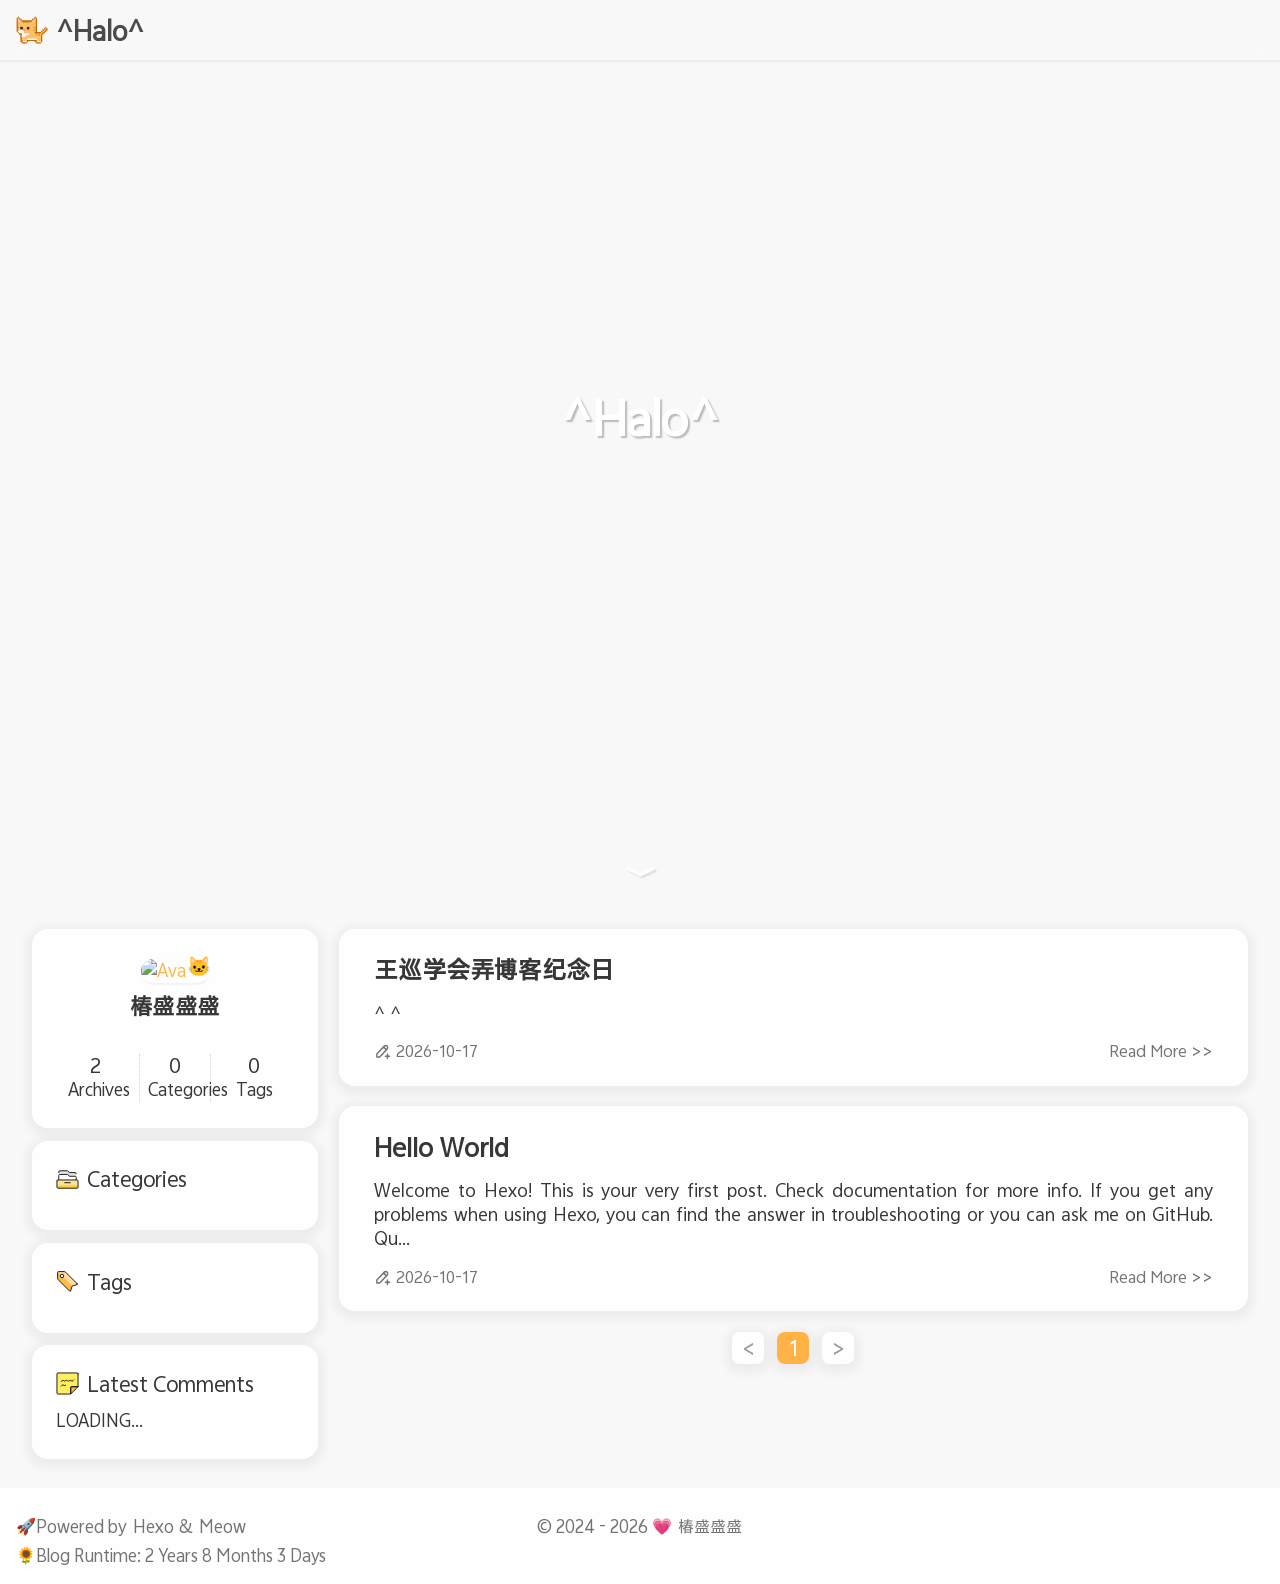
==== commit 6c9723d5: "Site updated: 2026-10-17 22:15:55" ====
--- a/index.html
+++ b/index.html
@@ -12,9 +12,9 @@
 <link rel="stylesheet" href="/css/style.css">
 
 <link rel="stylesheet" href="/css/third-party/dist/APlayer.min.css">
-<link rel="prefetch" href="/"/><link rel="prefetch" href="/archives"/><link rel="prefetch" href="/tags"/><meta name="generator" content="Hexo 8.1.2"></head><body bg-style="fixed"><header><div id="navbar"><div id="nav-info"><a id="site-icon" href="/" title="主页"><img src="/assets/images/Hexo-Theme-MEOW.png" alt="Logo"/></a><a id="site-name" href="/" title="主页"><h1>^Halo^</h1><img src="/assets/images/svg/uc/uc-home.svg" class="icon noview" alt="Icon"></a></div><div id="nav-menu"></div><div id="nav-function"><div id="menu-btn"><a href="javascript:void(0);" title="打开菜单"><img src="/assets/images/svg/uc/uc-menu.svg" class="icon noview" alt="Icon"></a></div></div></div></header><div id="menu-aside"><div id="menu-aside-container"><div id="menu-aside-info"><a href="/" title="主页"><img src="/assets/images/Hexo-Theme-MEOW.png" alt="Logo"/></a><a href="/" title="主页">^Halo^</a></div><hr/></div></div><main><div id="home-banner" bg-style="fixed"><div id="home-banner-info"><div id="home-banner-title">「 MEOW 」</div></div><div id="home-banner-scrolldown"><div id="scroll-to-main">﹀</div></div></div><div id="home-container"><div id="home-content"><aside id="home-sidebar"><div class="sidebar-card" id="sidebar-info"><div id="sidebar-info-img"><a href="/null"><img src="https://raw.githubusercontent.com/pyebxf/picture/main/firrst.jpg" alt="Avatar"/></a><div class="status">🐱</div></div><div id="sidebar-info-name">椿盛盛盛</div><div id="sidebar-info-desc"></div><div class="site-statistic"><a href="/archives"><div class="site-statistic-num">2</div><div class="site-statistic-title">归档</div></a><a href="/categories"><div class="site-statistic-num">0</div><div class="site-statistic-title">分类</div></a><a href="/tags"><div class="site-statistic-num">0</div><div class="site-statistic-title">标签</div></a></div></div><div class="sidebar-card" id="sidebar-categories"><div class="sidebar-card-headline"><img src="/assets/images/svg/uc/uc-category.svg" class="icon box-icon" alt="Icon"><span>分类</span></div></div><div class="sidebar-card" id="sidebar-tags"><div class="sidebar-card-headline"><img src="/assets/images/svg/uc/uc-tag.svg" class="icon box-icon" alt="Icon"><span>标签</span></div><div id="sidebar-tags-content"></div></div><div class="sidebar-card" id="sidebar-recent-comments"><div class="sidebar-card-headline"><img src="/assets/images/svg/uc/uc-comment.svg" class="icon box-icon" alt="Icon"><span>最新评论</span></div><div class="recent-comments"><div class="recent-comments-container">正在加载中……</div></div></div></aside><div id="home-main"><div class="home-article"><div class="home-article-content" cover="nocover"><div class="home-article-title"><a href="/2026/10/17/%E6%88%91%E7%9A%84%E7%AC%AC%E4%B8%80%E7%AF%87%E5%8D%9A%E5%AE%A2/">王巡学会弄博客纪念日</a></div><div class="home-article-excerpt">^ ^
-</div><div class="home-article-info-container"><div class="home-article-info"><div class="home-article-date"><img src="/assets/images/svg/ta/ta-pubdate.svg" class="icon noview" alt="Icon"><span>2026-10-17</span></div></div><div class="home-article-func"><a class="read-more-btn" href="/2026/10/17/%E6%88%91%E7%9A%84%E7%AC%AC%E4%B8%80%E7%AF%87%E5%8D%9A%E5%AE%A2/">阅读全文 &gt;&gt;</a></div></div></div></div><div class="home-article"><div class="home-article-content" cover="nocover"><div class="home-article-title"><a href="/2026/10/17/hello-world/">Hello World</a></div><div class="home-article-excerpt">Welcome to Hexo! This is your very first post. Check documentation for more info. If you get any problems when using Hexo, you can find the answer in troubleshooting or you can ask me on GitHub.
-Qu...</div><div class="home-article-info-container"><div class="home-article-info"><div class="home-article-date"><img src="/assets/images/svg/ta/ta-pubdate.svg" class="icon noview" alt="Icon"><span>2026-10-17</span></div></div><div class="home-article-func"><a class="read-more-btn" href="/2026/10/17/hello-world/">阅读全文 &gt;&gt;</a></div></div></div></div><div class="home-paginator"><div class="paginator"><span class="extend prev" rel="prev"><</span><span class="page-number current">1</span><span class="extend next" rel="next">></span></div></div></div></div></div><div id="toolbar" hide=""><div id="toolbar-setting-container" hide=""><div class="toolbar-item"><button id="tool-color-mode" title="深色模式" type="button"><img src="/assets/images/svg/ta/ta-moon.svg" class="icon noview" alt="Icon"></button></div><div class="toolbar-item"><button class="copy-text" id="tool-share" title="分享" type="button" data-text="http://example.com/index.html"><img src="/assets/images/svg/ta/ta-share.svg" class="icon noview" alt="Icon"></button></div></div><div class="toolbar-container"><div class="toolbar-item"><button id="tool-setting" title="设置" type="button"><img src="/assets/images/svg/ta/ta-setting.svg" class="icon noview" alt="Icon"></button></div><div class="toolbar-item"><button id="tool-gototop" title="返回顶部" type="button"><img src="/assets/images/svg/ta/ta-up.svg" class="icon noview" alt="Icon"></button></div></div></div><div id="music-player"></div></main><footer><div class="footer"><div id="footer-copyright">© 2024 - 2026 <span>💗</span> <a href="/null">椿盛盛盛</a></div><div id="footer-info"><div id="footer-framework">🚀本站由 <a href="https://hexo.io" target="_blank">Hexo</a> & <a href="https://github.com/chanwj/hexo-theme-meow" title="3.3.2" target="_blank">Meow</a> 强力驱动</div><div id="footer-runtime"><span id="runtime" data-startdate="2024-04-02T22:16:20.000Z">🌻已稳定运行.年.月.天</span></div></div></div></footer><div class="scripts"><script>const GLOBALCONFIG = {
+<link rel="prefetch" href="/"/><link rel="prefetch" href="/archives"/><link rel="prefetch" href="/tags"/><meta name="generator" content="Hexo 8.1.2"></head><body bg-style="fixed"><header><div id="navbar"><div id="nav-info"><a id="site-icon" href="/" title="Home"><img src="/assets/images/Hexo-Theme-MEOW.png" alt="Logo"/></a><a id="site-name" href="/" title="Home"><h1>^Halo^</h1><img src="/assets/images/svg/uc/uc-home.svg" class="icon noview" alt="Icon"></a></div><div id="nav-menu"></div><div id="nav-function"><div id="menu-btn"><a href="javascript:void(0);" title="Toggle Menu"><img src="/assets/images/svg/uc/uc-menu.svg" class="icon noview" alt="Icon"></a></div></div></div></header><div id="menu-aside"><div id="menu-aside-container"><div id="menu-aside-info"><a href="/" title="Home"><img src="/assets/images/Hexo-Theme-MEOW.png" alt="Logo"/></a><a href="/" title="Home">^Halo^</a></div><hr/></div></div><main><div id="home-banner" bg-style="fixed"><div id="home-banner-info"><div id="home-banner-title">^Halo^</div></div><div id="home-banner-scrolldown"><div id="scroll-to-main">﹀</div></div></div><div id="home-container"><div id="home-content"><aside id="home-sidebar"><div class="sidebar-card" id="sidebar-info"><div id="sidebar-info-img"><a href="/null"><img src="https://raw.githubusercontent.com/pyebxf/picture/main/firrst.jpg" alt="Avatar"/></a><div class="status">🐱</div></div><div id="sidebar-info-name">椿盛盛盛</div><div id="sidebar-info-desc"></div><div class="site-statistic"><a href="/archives"><div class="site-statistic-num">2</div><div class="site-statistic-title">Archives</div></a><a href="/categories"><div class="site-statistic-num">0</div><div class="site-statistic-title">Categories</div></a><a href="/tags"><div class="site-statistic-num">0</div><div class="site-statistic-title">Tags</div></a></div></div><div class="sidebar-card" id="sidebar-categories"><div class="sidebar-card-headline"><img src="/assets/images/svg/uc/uc-category.svg" class="icon box-icon" alt="Icon"><span>Categories</span></div></div><div class="sidebar-card" id="sidebar-tags"><div class="sidebar-card-headline"><img src="/assets/images/svg/uc/uc-tag.svg" class="icon box-icon" alt="Icon"><span>Tags</span></div><div id="sidebar-tags-content"></div></div><div class="sidebar-card" id="sidebar-recent-comments"><div class="sidebar-card-headline"><img src="/assets/images/svg/uc/uc-comment.svg" class="icon box-icon" alt="Icon"><span>Latest Comments</span></div><div class="recent-comments"><div class="recent-comments-container">LOADING...</div></div></div></aside><div id="home-main"><div class="home-article"><div class="home-article-content" cover="nocover"><div class="home-article-title"><a href="/2026/10/17/%E6%88%91%E7%9A%84%E7%AC%AC%E4%B8%80%E7%AF%87%E5%8D%9A%E5%AE%A2/">王巡学会弄博客纪念日</a></div><div class="home-article-excerpt">^ ^
+</div><div class="home-article-info-container"><div class="home-article-info"><div class="home-article-date"><img src="/assets/images/svg/ta/ta-pubdate.svg" class="icon noview" alt="Icon"><span>2026-10-17</span></div></div><div class="home-article-func"><a class="read-more-btn" href="/2026/10/17/%E6%88%91%E7%9A%84%E7%AC%AC%E4%B8%80%E7%AF%87%E5%8D%9A%E5%AE%A2/">Read More &gt;&gt;</a></div></div></div></div><div class="home-article"><div class="home-article-content" cover="nocover"><div class="home-article-title"><a href="/2026/10/17/hello-world/">Hello World</a></div><div class="home-article-excerpt">Welcome to Hexo! This is your very first post. Check documentation for more info. If you get any problems when using Hexo, you can find the answer in troubleshooting or you can ask me on GitHub.
+Qu...</div><div class="home-article-info-container"><div class="home-article-info"><div class="home-article-date"><img src="/assets/images/svg/ta/ta-pubdate.svg" class="icon noview" alt="Icon"><span>2026-10-17</span></div></div><div class="home-article-func"><a class="read-more-btn" href="/2026/10/17/hello-world/">Read More &gt;&gt;</a></div></div></div></div><div class="home-paginator"><div class="paginator"><span class="extend prev" rel="prev"><</span><span class="page-number current">1</span><span class="extend next" rel="next">></span></div></div></div></div></div><div id="toolbar" hide=""><div id="toolbar-setting-container" hide=""><div class="toolbar-item"><button id="tool-color-mode" title="Dark Mode" type="button"><img src="/assets/images/svg/ta/ta-moon.svg" class="icon noview" alt="Icon"></button></div><div class="toolbar-item"><button class="copy-text" id="tool-share" title="Share" type="button" data-text="http://example.com/index.html"><img src="/assets/images/svg/ta/ta-share.svg" class="icon noview" alt="Icon"></button></div></div><div class="toolbar-container"><div class="toolbar-item"><button id="tool-setting" title="Settings" type="button"><img src="/assets/images/svg/ta/ta-setting.svg" class="icon noview" alt="Icon"></button></div><div class="toolbar-item"><button id="tool-gototop" title="Go To Top" type="button"><img src="/assets/images/svg/ta/ta-up.svg" class="icon noview" alt="Icon"></button></div></div></div><div id="music-player"></div></main><footer><div class="footer"><div id="footer-copyright">© 2024 - 2026 <span>💗</span> <a href="/null">椿盛盛盛</a></div><div id="footer-info"><div id="footer-framework">🚀Powered by <a href="https://hexo.io" target="_blank">Hexo</a> & <a href="https://github.com/chanwj/hexo-theme-meow" title="3.3.2" target="_blank">Meow</a></div><div id="footer-runtime"><span id="runtime" data-startdate="2024-04-02T22:16:20.000Z">🌻Blog Runtime: . Years . Months . Days</span></div></div></div></footer><div class="scripts"><script>const GLOBALCONFIG = {
   root: '/',
   toolbar: true,
   lazyload_src: '/assets/images/Meow-Loading.webp',
@@ -27,8 +27,8 @@
   mouse_click: false,
   notify:{
     enable: false,
-    info: '复制成功～转载请标注本文地址',
-    f12_info: '开发者模式已打开，请遵循本站版权协议'
+    info: 'Copied successfully! Please mark the address of this post if redistribute.',
+    f12_info: 'Turned on developer mode, please follow the copyright license of this website'
   },
   search: {
     enable: false,
--- a/css/style.css
+++ b/css/style.css
@@ -26,7 +26,7 @@
   --font-color-light-2: #9b9b9b;
   --font-color-light-3: #cdcdcd;
   --link-hover-font-color: #fff;
-  --banner-background: url("/assets/images/wallhaven-5yl597.webp");
+  --banner-background: url("https://raw.githubusercontent/pyebxf/picture/main/background1.jpg");
   --banner-font-color: #fff;
   --nav-background-color: rgba(255,255,255,0.188);
   --card-border-color: #d7d7d7;
@@ -59,7 +59,7 @@
   --font-color-light-2: #808090;
   --font-color-light-3: #5b5b67;
   --link-hover-font-color: #2d2d2d;
-  --banner-background: url("/assets/images/wallhaven-e7zogk.webp");
+  --banner-background: url("https://raw.githubusercontent/pyebxf/picture/main/background1.jpg");
   --banner-font-color: #e0e0e0;
   --nav-background-color: transparent;
   --card-border-color: #3b3b3b;
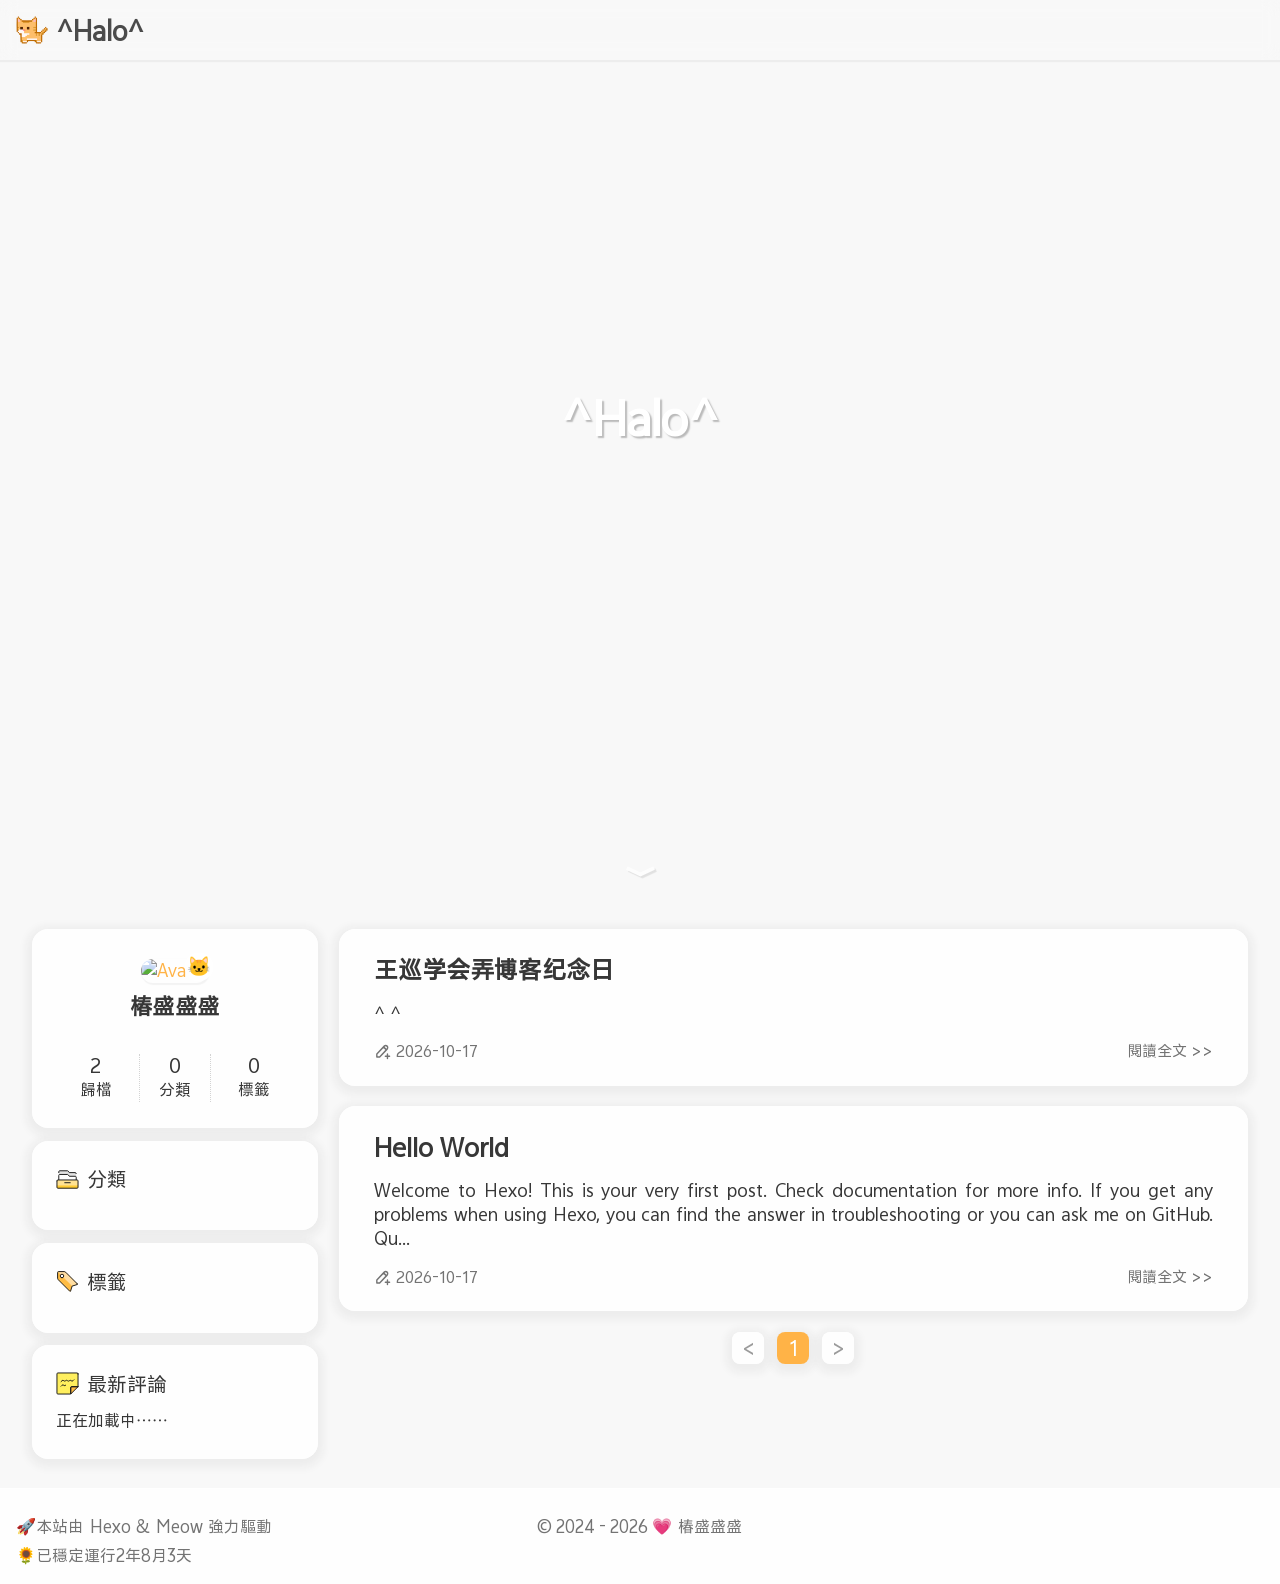
==== commit 7791a510: "Site updated: 2026-10-18 08:21:05" ====
--- a/index.html
+++ b/index.html
@@ -12,9 +12,9 @@
 <link rel="stylesheet" href="/css/style.css">
 
 <link rel="stylesheet" href="/css/third-party/dist/APlayer.min.css">
-<link rel="prefetch" href="/"/><link rel="prefetch" href="/archives"/><link rel="prefetch" href="/tags"/><meta name="generator" content="Hexo 8.1.2"></head><body bg-style="fixed"><header><div id="navbar"><div id="nav-info"><a id="site-icon" href="/" title="Home"><img src="/assets/images/Hexo-Theme-MEOW.png" alt="Logo"/></a><a id="site-name" href="/" title="Home"><h1>^Halo^</h1><img src="/assets/images/svg/uc/uc-home.svg" class="icon noview" alt="Icon"></a></div><div id="nav-menu"></div><div id="nav-function"><div id="menu-btn"><a href="javascript:void(0);" title="Toggle Menu"><img src="/assets/images/svg/uc/uc-menu.svg" class="icon noview" alt="Icon"></a></div></div></div></header><div id="menu-aside"><div id="menu-aside-container"><div id="menu-aside-info"><a href="/" title="Home"><img src="/assets/images/Hexo-Theme-MEOW.png" alt="Logo"/></a><a href="/" title="Home">^Halo^</a></div><hr/></div></div><main><div id="home-banner" bg-style="fixed"><div id="home-banner-info"><div id="home-banner-title">^Halo^</div></div><div id="home-banner-scrolldown"><div id="scroll-to-main">﹀</div></div></div><div id="home-container"><div id="home-content"><aside id="home-sidebar"><div class="sidebar-card" id="sidebar-info"><div id="sidebar-info-img"><a href="/null"><img src="https://raw.githubusercontent.com/pyebxf/picture/main/firrst.jpg" alt="Avatar"/></a><div class="status">🐱</div></div><div id="sidebar-info-name">椿盛盛盛</div><div id="sidebar-info-desc"></div><div class="site-statistic"><a href="/archives"><div class="site-statistic-num">2</div><div class="site-statistic-title">Archives</div></a><a href="/categories"><div class="site-statistic-num">0</div><div class="site-statistic-title">Categories</div></a><a href="/tags"><div class="site-statistic-num">0</div><div class="site-statistic-title">Tags</div></a></div></div><div class="sidebar-card" id="sidebar-categories"><div class="sidebar-card-headline"><img src="/assets/images/svg/uc/uc-category.svg" class="icon box-icon" alt="Icon"><span>Categories</span></div></div><div class="sidebar-card" id="sidebar-tags"><div class="sidebar-card-headline"><img src="/assets/images/svg/uc/uc-tag.svg" class="icon box-icon" alt="Icon"><span>Tags</span></div><div id="sidebar-tags-content"></div></div><div class="sidebar-card" id="sidebar-recent-comments"><div class="sidebar-card-headline"><img src="/assets/images/svg/uc/uc-comment.svg" class="icon box-icon" alt="Icon"><span>Latest Comments</span></div><div class="recent-comments"><div class="recent-comments-container">LOADING...</div></div></div></aside><div id="home-main"><div class="home-article"><div class="home-article-content" cover="nocover"><div class="home-article-title"><a href="/2026/10/17/%E6%88%91%E7%9A%84%E7%AC%AC%E4%B8%80%E7%AF%87%E5%8D%9A%E5%AE%A2/">王巡学会弄博客纪念日</a></div><div class="home-article-excerpt">^ ^
-</div><div class="home-article-info-container"><div class="home-article-info"><div class="home-article-date"><img src="/assets/images/svg/ta/ta-pubdate.svg" class="icon noview" alt="Icon"><span>2026-10-17</span></div></div><div class="home-article-func"><a class="read-more-btn" href="/2026/10/17/%E6%88%91%E7%9A%84%E7%AC%AC%E4%B8%80%E7%AF%87%E5%8D%9A%E5%AE%A2/">Read More &gt;&gt;</a></div></div></div></div><div class="home-article"><div class="home-article-content" cover="nocover"><div class="home-article-title"><a href="/2026/10/17/hello-world/">Hello World</a></div><div class="home-article-excerpt">Welcome to Hexo! This is your very first post. Check documentation for more info. If you get any problems when using Hexo, you can find the answer in troubleshooting or you can ask me on GitHub.
-Qu...</div><div class="home-article-info-container"><div class="home-article-info"><div class="home-article-date"><img src="/assets/images/svg/ta/ta-pubdate.svg" class="icon noview" alt="Icon"><span>2026-10-17</span></div></div><div class="home-article-func"><a class="read-more-btn" href="/2026/10/17/hello-world/">Read More &gt;&gt;</a></div></div></div></div><div class="home-paginator"><div class="paginator"><span class="extend prev" rel="prev"><</span><span class="page-number current">1</span><span class="extend next" rel="next">></span></div></div></div></div></div><div id="toolbar" hide=""><div id="toolbar-setting-container" hide=""><div class="toolbar-item"><button id="tool-color-mode" title="Dark Mode" type="button"><img src="/assets/images/svg/ta/ta-moon.svg" class="icon noview" alt="Icon"></button></div><div class="toolbar-item"><button class="copy-text" id="tool-share" title="Share" type="button" data-text="http://example.com/index.html"><img src="/assets/images/svg/ta/ta-share.svg" class="icon noview" alt="Icon"></button></div></div><div class="toolbar-container"><div class="toolbar-item"><button id="tool-setting" title="Settings" type="button"><img src="/assets/images/svg/ta/ta-setting.svg" class="icon noview" alt="Icon"></button></div><div class="toolbar-item"><button id="tool-gototop" title="Go To Top" type="button"><img src="/assets/images/svg/ta/ta-up.svg" class="icon noview" alt="Icon"></button></div></div></div><div id="music-player"></div></main><footer><div class="footer"><div id="footer-copyright">© 2024 - 2026 <span>💗</span> <a href="/null">椿盛盛盛</a></div><div id="footer-info"><div id="footer-framework">🚀Powered by <a href="https://hexo.io" target="_blank">Hexo</a> & <a href="https://github.com/chanwj/hexo-theme-meow" title="3.3.2" target="_blank">Meow</a></div><div id="footer-runtime"><span id="runtime" data-startdate="2024-04-02T22:16:20.000Z">🌻Blog Runtime: . Years . Months . Days</span></div></div></div></footer><div class="scripts"><script>const GLOBALCONFIG = {
+<link rel="prefetch" href="/"/><link rel="prefetch" href="/archives"/><link rel="prefetch" href="/tags"/><meta name="generator" content="Hexo 8.1.2"></head><body bg-style="fixed"><header><div id="navbar"><div id="nav-info"><a id="site-icon" href="/" title="主頁"><img src="/assets/images/Hexo-Theme-MEOW.png" alt="Logo"/></a><a id="site-name" href="/" title="主頁"><h1>^Halo^</h1><img src="/assets/images/svg/uc/uc-home.svg" class="icon noview" alt="Icon"></a></div><div id="nav-menu"></div><div id="nav-function"><div id="menu-btn"><a href="javascript:void(0);" title="打開菜單"><img src="/assets/images/svg/uc/uc-menu.svg" class="icon noview" alt="Icon"></a></div></div></div></header><div id="menu-aside"><div id="menu-aside-container"><div id="menu-aside-info"><a href="/" title="主頁"><img src="/assets/images/Hexo-Theme-MEOW.png" alt="Logo"/></a><a href="/" title="主頁">^Halo^</a></div><hr/></div></div><main><div id="home-banner" bg-style="fixed"><div id="home-banner-info"><div id="home-banner-title">^Halo^</div></div><div id="home-banner-scrolldown"><div id="scroll-to-main">﹀</div></div></div><div id="home-container"><div id="home-content"><aside id="home-sidebar"><div class="sidebar-card" id="sidebar-info"><div id="sidebar-info-img"><a href="/null"><img src="https://raw.githubusercontent.com/pyebxf/picture/main/firrst.jpg" alt="Avatar"/></a><div class="status">🐱</div></div><div id="sidebar-info-name">椿盛盛盛</div><div id="sidebar-info-desc"></div><div class="site-statistic"><a href="/archives"><div class="site-statistic-num">2</div><div class="site-statistic-title">歸檔</div></a><a href="/categories"><div class="site-statistic-num">0</div><div class="site-statistic-title">分類</div></a><a href="/tags"><div class="site-statistic-num">0</div><div class="site-statistic-title">標籤</div></a></div></div><div class="sidebar-card" id="sidebar-categories"><div class="sidebar-card-headline"><img src="/assets/images/svg/uc/uc-category.svg" class="icon box-icon" alt="Icon"><span>分類</span></div></div><div class="sidebar-card" id="sidebar-tags"><div class="sidebar-card-headline"><img src="/assets/images/svg/uc/uc-tag.svg" class="icon box-icon" alt="Icon"><span>標籤</span></div><div id="sidebar-tags-content"></div></div><div class="sidebar-card" id="sidebar-recent-comments"><div class="sidebar-card-headline"><img src="/assets/images/svg/uc/uc-comment.svg" class="icon box-icon" alt="Icon"><span>最新評論</span></div><div class="recent-comments"><div class="recent-comments-container">正在加載中……</div></div></div></aside><div id="home-main"><div class="home-article"><div class="home-article-content" cover="nocover"><div class="home-article-title"><a href="/2026/10/17/%E6%88%91%E7%9A%84%E7%AC%AC%E4%B8%80%E7%AF%87%E5%8D%9A%E5%AE%A2/">王巡学会弄博客纪念日</a></div><div class="home-article-excerpt">^ ^
+</div><div class="home-article-info-container"><div class="home-article-info"><div class="home-article-date"><img src="/assets/images/svg/ta/ta-pubdate.svg" class="icon noview" alt="Icon"><span>2026-10-17</span></div></div><div class="home-article-func"><a class="read-more-btn" href="/2026/10/17/%E6%88%91%E7%9A%84%E7%AC%AC%E4%B8%80%E7%AF%87%E5%8D%9A%E5%AE%A2/">閱讀全文 &gt;&gt;</a></div></div></div></div><div class="home-article"><div class="home-article-content" cover="nocover"><div class="home-article-title"><a href="/2026/10/17/hello-world/">Hello World</a></div><div class="home-article-excerpt">Welcome to Hexo! This is your very first post. Check documentation for more info. If you get any problems when using Hexo, you can find the answer in troubleshooting or you can ask me on GitHub.
+Qu...</div><div class="home-article-info-container"><div class="home-article-info"><div class="home-article-date"><img src="/assets/images/svg/ta/ta-pubdate.svg" class="icon noview" alt="Icon"><span>2026-10-17</span></div></div><div class="home-article-func"><a class="read-more-btn" href="/2026/10/17/hello-world/">閱讀全文 &gt;&gt;</a></div></div></div></div><div class="home-paginator"><div class="paginator"><span class="extend prev" rel="prev"><</span><span class="page-number current">1</span><span class="extend next" rel="next">></span></div></div></div></div></div><div id="toolbar" hide=""><div id="toolbar-setting-container" hide=""><div class="toolbar-item"><button id="tool-color-mode" title="深色模式" type="button"><img src="/assets/images/svg/ta/ta-moon.svg" class="icon noview" alt="Icon"></button></div><div class="toolbar-item"><button class="copy-text" id="tool-share" title="分享" type="button" data-text="http://example.com/index.html"><img src="/assets/images/svg/ta/ta-share.svg" class="icon noview" alt="Icon"></button></div></div><div class="toolbar-container"><div class="toolbar-item"><button id="tool-setting" title="設置" type="button"><img src="/assets/images/svg/ta/ta-setting.svg" class="icon noview" alt="Icon"></button></div><div class="toolbar-item"><button id="tool-gototop" title="返回頂部" type="button"><img src="/assets/images/svg/ta/ta-up.svg" class="icon noview" alt="Icon"></button></div></div></div><div id="music-player"></div></main><footer><div class="footer"><div id="footer-copyright">© 2024 - 2026 <span>💗</span> <a href="/null">椿盛盛盛</a></div><div id="footer-info"><div id="footer-framework">🚀本站由 <a href="https://hexo.io" target="_blank">Hexo</a> & <a href="https://github.com/chanwj/hexo-theme-meow" title="3.3.2" target="_blank">Meow</a> 強力驅動</div><div id="footer-runtime"><span id="runtime" data-startdate="2024-04-02T22:16:20.000Z">🌻已穩定運行.年.月.天</span></div></div></div></footer><div class="scripts"><script>const GLOBALCONFIG = {
   root: '/',
   toolbar: true,
   lazyload_src: '/assets/images/Meow-Loading.webp',
@@ -27,8 +27,8 @@
   mouse_click: false,
   notify:{
     enable: false,
-    info: 'Copied successfully! Please mark the address of this post if redistribute.',
-    f12_info: 'Turned on developer mode, please follow the copyright license of this website'
+    info: '複製成功～轉載請標注本文地址',
+    f12_info: '開發者模式已打開，請遵循本站版權協議'
   },
   search: {
     enable: false,
--- a/css/style.css
+++ b/css/style.css
@@ -26,7 +26,7 @@
   --font-color-light-2: #9b9b9b;
   --font-color-light-3: #cdcdcd;
   --link-hover-font-color: #fff;
-  --banner-background: url("https://raw.githubusercontent/pyebxf/picture/main/background1.jpg");
+  --banner-background: url("https://raw.githubusercontent.com/pyebxf/picture/main/background1(1).jpg");
   --banner-font-color: #fff;
   --nav-background-color: rgba(255,255,255,0.188);
   --card-border-color: #d7d7d7;
@@ -59,7 +59,7 @@
   --font-color-light-2: #808090;
   --font-color-light-3: #5b5b67;
   --link-hover-font-color: #2d2d2d;
-  --banner-background: url("https://raw.githubusercontent/pyebxf/picture/main/background1.jpg");
+  --banner-background: url("https://raw.githubusercontent.com/pyebxf/picture/main/background1(1).jpg");
   --banner-font-color: #e0e0e0;
   --nav-background-color: transparent;
   --card-border-color: #3b3b3b;
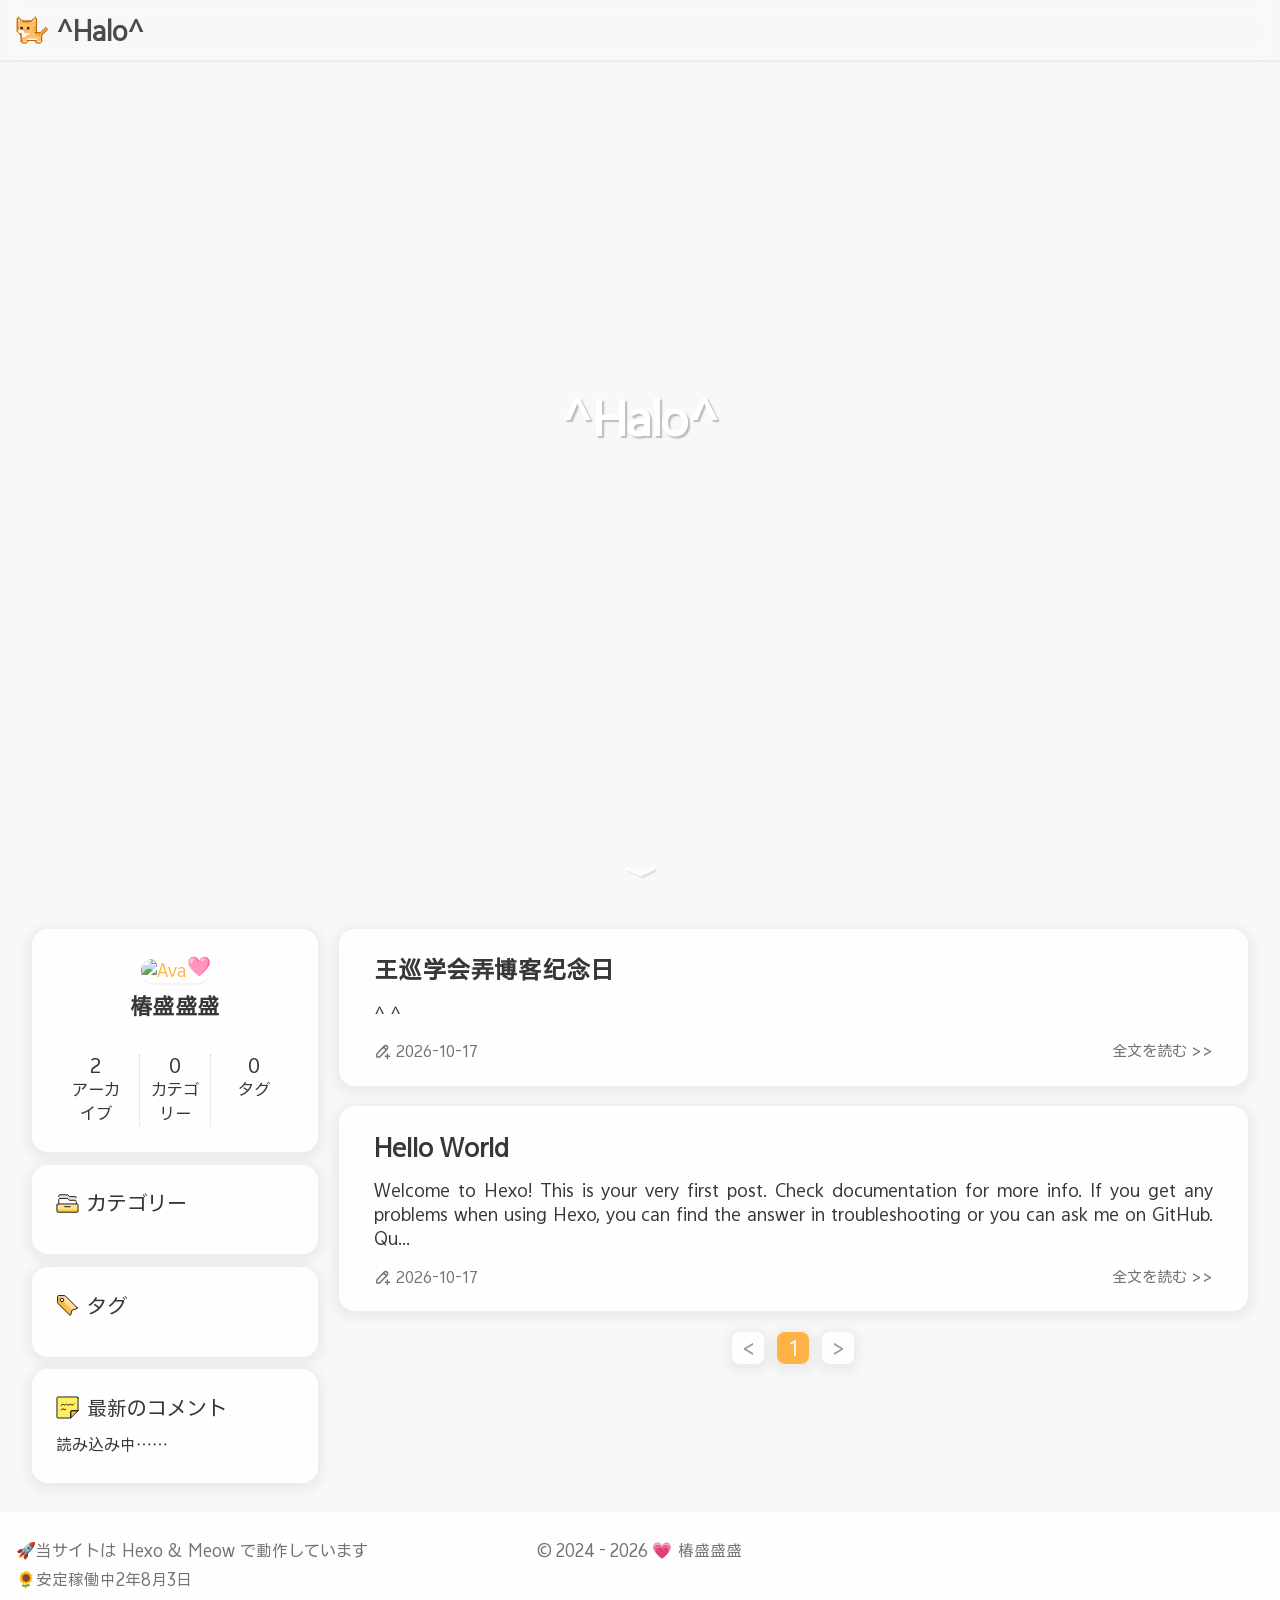
==== commit e46c74be: "Site updated: 2026-10-18 14:15:31" ====
--- a/index.html
+++ b/index.html
@@ -12,9 +12,9 @@
 <link rel="stylesheet" href="/css/style.css">
 
 <link rel="stylesheet" href="/css/third-party/dist/APlayer.min.css">
-<link rel="prefetch" href="/"/><link rel="prefetch" href="/archives"/><link rel="prefetch" href="/tags"/><meta name="generator" content="Hexo 8.1.2"></head><body bg-style="fixed"><header><div id="navbar"><div id="nav-info"><a id="site-icon" href="/" title="主頁"><img src="/assets/images/Hexo-Theme-MEOW.png" alt="Logo"/></a><a id="site-name" href="/" title="主頁"><h1>^Halo^</h1><img src="/assets/images/svg/uc/uc-home.svg" class="icon noview" alt="Icon"></a></div><div id="nav-menu"></div><div id="nav-function"><div id="menu-btn"><a href="javascript:void(0);" title="打開菜單"><img src="/assets/images/svg/uc/uc-menu.svg" class="icon noview" alt="Icon"></a></div></div></div></header><div id="menu-aside"><div id="menu-aside-container"><div id="menu-aside-info"><a href="/" title="主頁"><img src="/assets/images/Hexo-Theme-MEOW.png" alt="Logo"/></a><a href="/" title="主頁">^Halo^</a></div><hr/></div></div><main><div id="home-banner" bg-style="fixed"><div id="home-banner-info"><div id="home-banner-title">^Halo^</div></div><div id="home-banner-scrolldown"><div id="scroll-to-main">﹀</div></div></div><div id="home-container"><div id="home-content"><aside id="home-sidebar"><div class="sidebar-card" id="sidebar-info"><div id="sidebar-info-img"><a href="/null"><img src="https://raw.githubusercontent.com/pyebxf/picture/main/firrst.jpg" alt="Avatar"/></a><div class="status">🐱</div></div><div id="sidebar-info-name">椿盛盛盛</div><div id="sidebar-info-desc"></div><div class="site-statistic"><a href="/archives"><div class="site-statistic-num">2</div><div class="site-statistic-title">歸檔</div></a><a href="/categories"><div class="site-statistic-num">0</div><div class="site-statistic-title">分類</div></a><a href="/tags"><div class="site-statistic-num">0</div><div class="site-statistic-title">標籤</div></a></div></div><div class="sidebar-card" id="sidebar-categories"><div class="sidebar-card-headline"><img src="/assets/images/svg/uc/uc-category.svg" class="icon box-icon" alt="Icon"><span>分類</span></div></div><div class="sidebar-card" id="sidebar-tags"><div class="sidebar-card-headline"><img src="/assets/images/svg/uc/uc-tag.svg" class="icon box-icon" alt="Icon"><span>標籤</span></div><div id="sidebar-tags-content"></div></div><div class="sidebar-card" id="sidebar-recent-comments"><div class="sidebar-card-headline"><img src="/assets/images/svg/uc/uc-comment.svg" class="icon box-icon" alt="Icon"><span>最新評論</span></div><div class="recent-comments"><div class="recent-comments-container">正在加載中……</div></div></div></aside><div id="home-main"><div class="home-article"><div class="home-article-content" cover="nocover"><div class="home-article-title"><a href="/2026/10/17/%E6%88%91%E7%9A%84%E7%AC%AC%E4%B8%80%E7%AF%87%E5%8D%9A%E5%AE%A2/">王巡学会弄博客纪念日</a></div><div class="home-article-excerpt">^ ^
-</div><div class="home-article-info-container"><div class="home-article-info"><div class="home-article-date"><img src="/assets/images/svg/ta/ta-pubdate.svg" class="icon noview" alt="Icon"><span>2026-10-17</span></div></div><div class="home-article-func"><a class="read-more-btn" href="/2026/10/17/%E6%88%91%E7%9A%84%E7%AC%AC%E4%B8%80%E7%AF%87%E5%8D%9A%E5%AE%A2/">閱讀全文 &gt;&gt;</a></div></div></div></div><div class="home-article"><div class="home-article-content" cover="nocover"><div class="home-article-title"><a href="/2026/10/17/hello-world/">Hello World</a></div><div class="home-article-excerpt">Welcome to Hexo! This is your very first post. Check documentation for more info. If you get any problems when using Hexo, you can find the answer in troubleshooting or you can ask me on GitHub.
-Qu...</div><div class="home-article-info-container"><div class="home-article-info"><div class="home-article-date"><img src="/assets/images/svg/ta/ta-pubdate.svg" class="icon noview" alt="Icon"><span>2026-10-17</span></div></div><div class="home-article-func"><a class="read-more-btn" href="/2026/10/17/hello-world/">閱讀全文 &gt;&gt;</a></div></div></div></div><div class="home-paginator"><div class="paginator"><span class="extend prev" rel="prev"><</span><span class="page-number current">1</span><span class="extend next" rel="next">></span></div></div></div></div></div><div id="toolbar" hide=""><div id="toolbar-setting-container" hide=""><div class="toolbar-item"><button id="tool-color-mode" title="深色模式" type="button"><img src="/assets/images/svg/ta/ta-moon.svg" class="icon noview" alt="Icon"></button></div><div class="toolbar-item"><button class="copy-text" id="tool-share" title="分享" type="button" data-text="http://example.com/index.html"><img src="/assets/images/svg/ta/ta-share.svg" class="icon noview" alt="Icon"></button></div></div><div class="toolbar-container"><div class="toolbar-item"><button id="tool-setting" title="設置" type="button"><img src="/assets/images/svg/ta/ta-setting.svg" class="icon noview" alt="Icon"></button></div><div class="toolbar-item"><button id="tool-gototop" title="返回頂部" type="button"><img src="/assets/images/svg/ta/ta-up.svg" class="icon noview" alt="Icon"></button></div></div></div><div id="music-player"></div></main><footer><div class="footer"><div id="footer-copyright">© 2024 - 2026 <span>💗</span> <a href="/null">椿盛盛盛</a></div><div id="footer-info"><div id="footer-framework">🚀本站由 <a href="https://hexo.io" target="_blank">Hexo</a> & <a href="https://github.com/chanwj/hexo-theme-meow" title="3.3.2" target="_blank">Meow</a> 強力驅動</div><div id="footer-runtime"><span id="runtime" data-startdate="2024-04-02T22:16:20.000Z">🌻已穩定運行.年.月.天</span></div></div></div></footer><div class="scripts"><script>const GLOBALCONFIG = {
+<link rel="prefetch" href="/"/><link rel="prefetch" href="/archives"/><link rel="prefetch" href="/tags"/><meta name="generator" content="Hexo 8.1.2"></head><body bg-style="fixed"><header><div id="navbar"><div id="nav-info"><a id="site-icon" href="/" title="ホーム"><img src="/assets/images/Hexo-Theme-MEOW.png" alt="Logo"/></a><a id="site-name" href="/" title="ホーム"><h1>^Halo^</h1><img src="/assets/images/svg/uc/uc-home.svg" class="icon noview" alt="Icon"></a></div><div id="nav-menu"></div><div id="nav-function"><div id="menu-btn"><a href="javascript:void(0);" title="メニューを開く"><img src="/assets/images/svg/uc/uc-menu.svg" class="icon noview" alt="Icon"></a></div></div></div></header><div id="menu-aside"><div id="menu-aside-container"><div id="menu-aside-info"><a href="/" title="ホーム"><img src="/assets/images/Hexo-Theme-MEOW.png" alt="Logo"/></a><a href="/" title="ホーム">^Halo^</a></div><hr/></div></div><main><div id="home-banner" bg-style="fixed"><div id="home-banner-info"><div id="home-banner-title">^Halo^</div></div><div id="home-banner-scrolldown"><div id="scroll-to-main">﹀</div></div></div><div id="home-container"><div id="home-content"><aside id="home-sidebar"><div class="sidebar-card" id="sidebar-info"><div id="sidebar-info-img"><a href="/null"><img src="https://raw.githubusercontent.com/pyebxf/picture/main/second.jpg" alt="Avatar"/></a><div class="status">🩷</div></div><div id="sidebar-info-name">椿盛盛盛</div><div id="sidebar-info-desc"></div><div class="site-statistic"><a href="/archives"><div class="site-statistic-num">2</div><div class="site-statistic-title">アーカイブ</div></a><a href="/categories"><div class="site-statistic-num">0</div><div class="site-statistic-title">カテゴリー</div></a><a href="/tags"><div class="site-statistic-num">0</div><div class="site-statistic-title">タグ</div></a></div></div><div class="sidebar-card" id="sidebar-categories"><div class="sidebar-card-headline"><img src="/assets/images/svg/uc/uc-category.svg" class="icon box-icon" alt="Icon"><span>カテゴリー</span></div></div><div class="sidebar-card" id="sidebar-tags"><div class="sidebar-card-headline"><img src="/assets/images/svg/uc/uc-tag.svg" class="icon box-icon" alt="Icon"><span>タグ</span></div><div id="sidebar-tags-content"></div></div><div class="sidebar-card" id="sidebar-recent-comments"><div class="sidebar-card-headline"><img src="/assets/images/svg/uc/uc-comment.svg" class="icon box-icon" alt="Icon"><span>最新のコメント</span></div><div class="recent-comments"><div class="recent-comments-container">読み込み中……</div></div></div></aside><div id="home-main"><div class="home-article"><div class="home-article-content" cover="nocover"><div class="home-article-title"><a href="/2026/10/17/%E6%88%91%E7%9A%84%E7%AC%AC%E4%B8%80%E7%AF%87%E5%8D%9A%E5%AE%A2/">王巡学会弄博客纪念日</a></div><div class="home-article-excerpt">^ ^
+</div><div class="home-article-info-container"><div class="home-article-info"><div class="home-article-date"><img src="/assets/images/svg/ta/ta-pubdate.svg" class="icon noview" alt="Icon"><span>2026-10-17</span></div></div><div class="home-article-func"><a class="read-more-btn" href="/2026/10/17/%E6%88%91%E7%9A%84%E7%AC%AC%E4%B8%80%E7%AF%87%E5%8D%9A%E5%AE%A2/">全文を読む &gt;&gt;</a></div></div></div></div><div class="home-article"><div class="home-article-content" cover="nocover"><div class="home-article-title"><a href="/2026/10/17/hello-world/">Hello World</a></div><div class="home-article-excerpt">Welcome to Hexo! This is your very first post. Check documentation for more info. If you get any problems when using Hexo, you can find the answer in troubleshooting or you can ask me on GitHub.
+Qu...</div><div class="home-article-info-container"><div class="home-article-info"><div class="home-article-date"><img src="/assets/images/svg/ta/ta-pubdate.svg" class="icon noview" alt="Icon"><span>2026-10-17</span></div></div><div class="home-article-func"><a class="read-more-btn" href="/2026/10/17/hello-world/">全文を読む &gt;&gt;</a></div></div></div></div><div class="home-paginator"><div class="paginator"><span class="extend prev" rel="prev"><</span><span class="page-number current">1</span><span class="extend next" rel="next">></span></div></div></div></div></div><div id="toolbar" hide=""><div id="toolbar-setting-container" hide=""><div class="toolbar-item"><button id="tool-color-mode" title="ダークモード" type="button"><img src="/assets/images/svg/ta/ta-moon.svg" class="icon noview" alt="Icon"></button></div><div class="toolbar-item"><button class="copy-text" id="tool-share" title="共有" type="button" data-text="http://example.com/index.html"><img src="/assets/images/svg/ta/ta-share.svg" class="icon noview" alt="Icon"></button></div></div><div class="toolbar-container"><div class="toolbar-item"><button id="tool-setting" title="設定" type="button"><img src="/assets/images/svg/ta/ta-setting.svg" class="icon noview" alt="Icon"></button></div><div class="toolbar-item"><button id="tool-gototop" title="トップに戻る" type="button"><img src="/assets/images/svg/ta/ta-up.svg" class="icon noview" alt="Icon"></button></div></div></div><div id="music-player"></div></main><footer><div class="footer"><div id="footer-copyright">© 2024 - 2026 <span>💗</span> <a href="/null">椿盛盛盛</a></div><div id="footer-info"><div id="footer-framework">🚀当サイトは <a href="https://hexo.io" target="_blank">Hexo</a> & <a href="https://github.com/chanwj/hexo-theme-meow" title="3.3.2" target="_blank">Meow</a> で動作しています</div><div id="footer-runtime"><span id="runtime" data-startdate="2024-04-02T22:16:20.000Z">🌻安定稼働中.年.月.日</span></div></div></div></footer><div class="scripts"><script>const GLOBALCONFIG = {
   root: '/',
   toolbar: true,
   lazyload_src: '/assets/images/Meow-Loading.webp',
@@ -27,8 +27,8 @@
   mouse_click: false,
   notify:{
     enable: false,
-    info: '複製成功～轉載請標注本文地址',
-    f12_info: '開發者模式已打開，請遵循本站版權協議'
+    info: 'コピーが成功しました～転載時には本文のURLをご記載ください',
+    f12_info: '開発者モードが開かれています。著作権規約を遵守してください'
   },
   search: {
     enable: false,
--- a/css/style.css
+++ b/css/style.css
@@ -26,7 +26,7 @@
   --font-color-light-2: #9b9b9b;
   --font-color-light-3: #cdcdcd;
   --link-hover-font-color: #fff;
-  --banner-background: url("https://raw.githubusercontent.com/pyebxf/picture/main/background1(1).jpg");
+  --banner-background: url("https://raw.githubusercontent.com/pyebxf/picture/main/background3(1).jpg");
   --banner-font-color: #fff;
   --nav-background-color: rgba(255,255,255,0.188);
   --card-border-color: #d7d7d7;
@@ -59,7 +59,7 @@
   --font-color-light-2: #808090;
   --font-color-light-3: #5b5b67;
   --link-hover-font-color: #2d2d2d;
-  --banner-background: url("https://raw.githubusercontent.com/pyebxf/picture/main/background1(1).jpg");
+  --banner-background: url("https://raw.githubusercontent.com/pyebxf/picture/main/background3(1).jpg");
   --banner-font-color: #e0e0e0;
   --nav-background-color: transparent;
   --card-border-color: #3b3b3b;
@@ -778,7 +778,7 @@
   overflow: visible;
 }
 hr:before {
-  content: '🐈';
+  content: '🌸';
   position: absolute;
   top: -0.5rem;
   left: 5%;
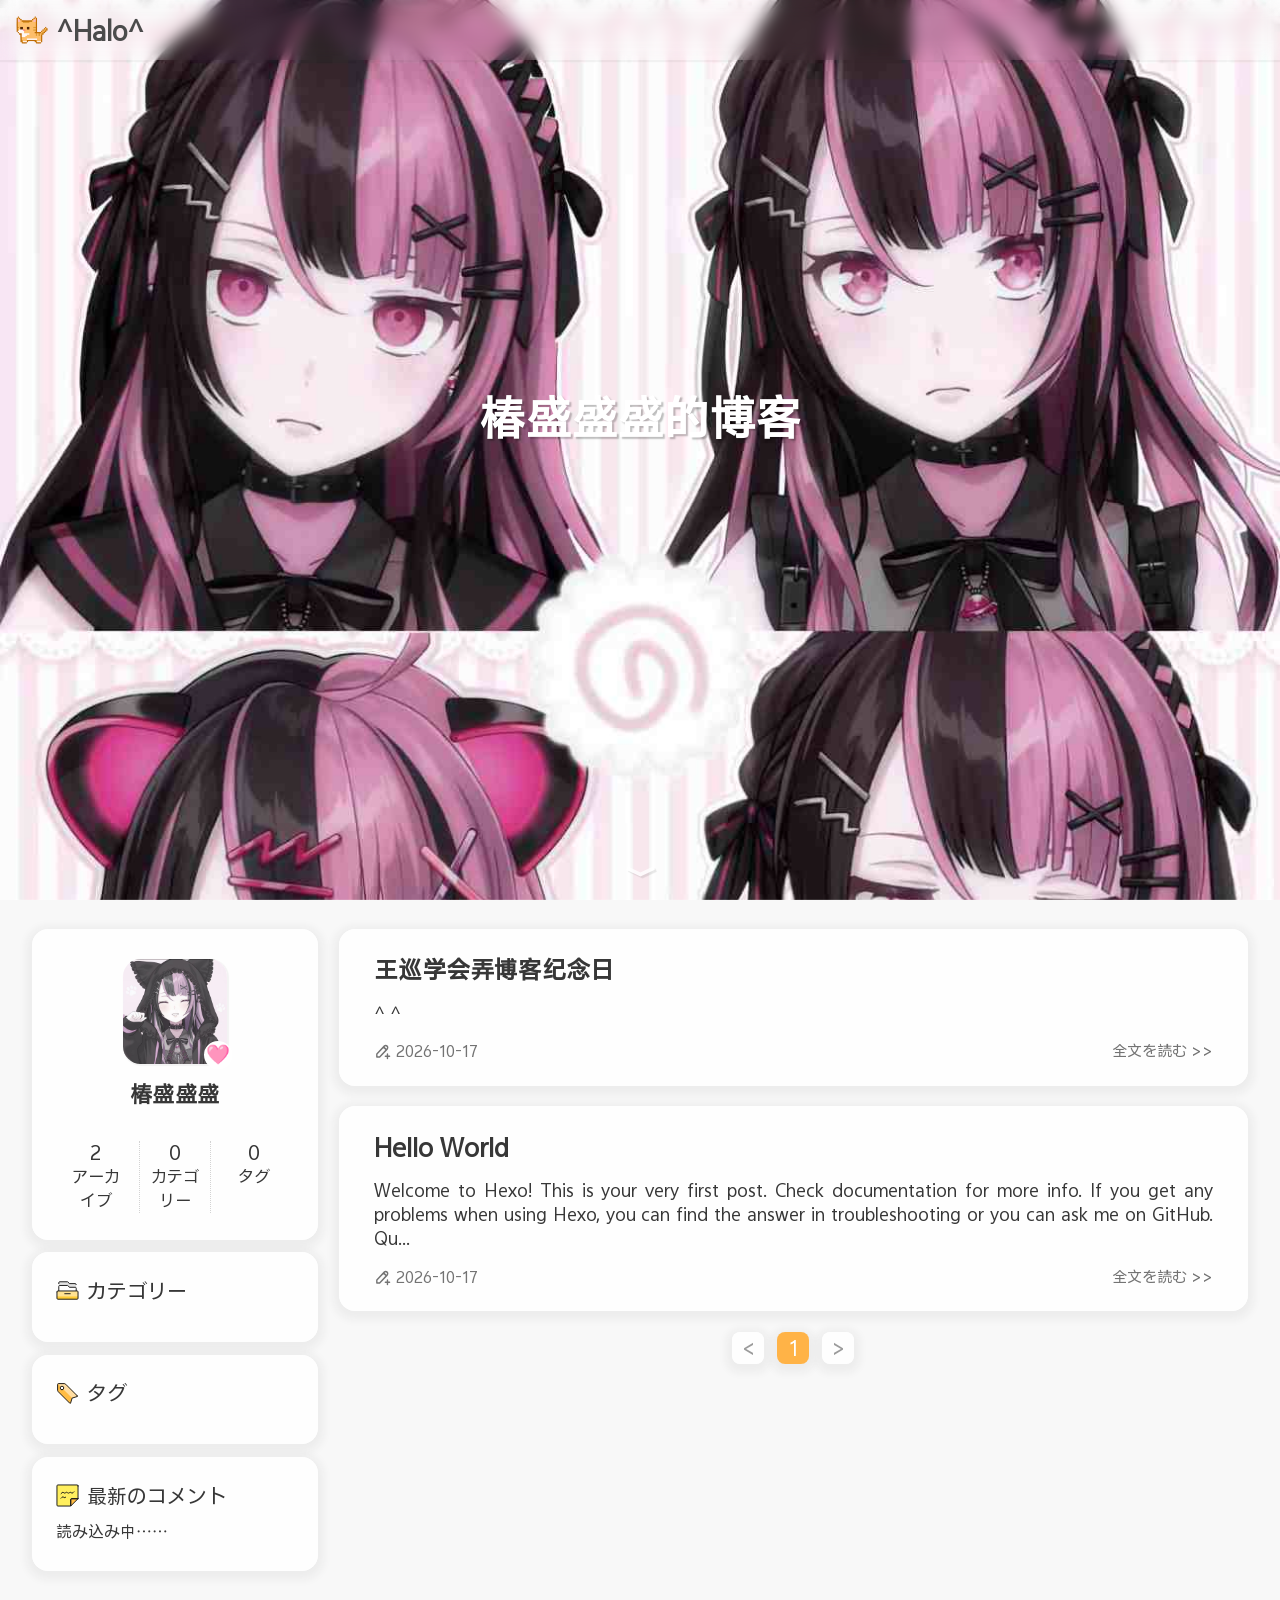
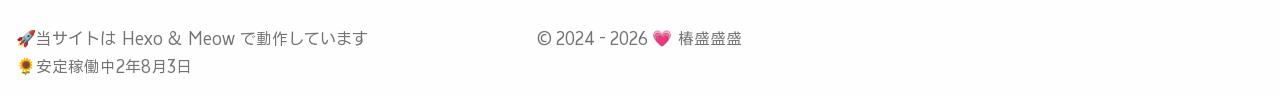
==== commit 4a9c9648: "Site updated: 2026-10-18 15:08:53" ====
--- a/index.html
+++ b/index.html
@@ -1,10 +1,10 @@
-<!DOCTYPE html><html lang="zh_CN"><head><meta charset="utf-8"/><meta name="viewport" content="width=device-width, initial-scale=1.0"/><meta name="author" content="椿盛盛盛"/><meta name="copyright" content="椿盛盛盛"/><meta name="theme-color" content="#FFB347"/><meta name="format-detection" content="telephone=no"/><meta name="keywords" content="Hexo Theme MEOW"/><meta name="mobile-web-app-capable" content="yes"/><meta name="apple-mobile-web-app-capable" content="yes"/><meta name="apple-touch-fullscreen" content="yes"/><meta name="application-name" content="^Halo^ - 来看我的主页啦!"/><meta name="apple-mobile-web-app-title" content="^Halo^ - 来看我的主页啦!"/><meta name="apple-mobile-web-app-status-bar-style" content="#FFB347"/><link rel="canonical" href="http://example.com/"/><meta name="description" content="Hexo Theme MEOW">
+<!DOCTYPE html><html lang="ja"><head><meta charset="utf-8"/><meta name="viewport" content="width=device-width, initial-scale=1.0"/><meta name="author" content="椿盛盛盛"/><meta name="copyright" content="椿盛盛盛"/><meta name="theme-color" content="#FFB347"/><meta name="format-detection" content="telephone=no"/><meta name="keywords" content="Hexo Theme MEOW"/><meta name="mobile-web-app-capable" content="yes"/><meta name="apple-mobile-web-app-capable" content="yes"/><meta name="apple-touch-fullscreen" content="yes"/><meta name="application-name" content="^Halo^ - 来看我的主页啦!"/><meta name="apple-mobile-web-app-title" content="^Halo^ - 来看我的主页啦!"/><meta name="apple-mobile-web-app-status-bar-style" content="#FFB347"/><link rel="canonical" href="http://example.com/"/><meta name="description" content="Hexo Theme MEOW">
 <meta property="og:type" content="website">
 <meta property="og:title" content="^Halo^ - 来看我的主页啦!">
 <meta property="og:url" content="http://example.com/index.html">
 <meta property="og:site_name" content="^Halo^">
 <meta property="og:description" content="Hexo Theme MEOW">
-<meta property="og:locale" content="zh_CN">
+<meta property="og:locale" content="ja_JP">
 <meta property="og:image" content="http://example.com/assets/images/Hexo-Theme-MEOW.png">
 <meta property="article:author" content="椿盛盛盛">
 <meta name="twitter:card" content="summary_large_image">
@@ -12,7 +12,7 @@
 <link rel="stylesheet" href="/css/style.css">
 
 <link rel="stylesheet" href="/css/third-party/dist/APlayer.min.css">
-<link rel="prefetch" href="/"/><link rel="prefetch" href="/archives"/><link rel="prefetch" href="/tags"/><meta name="generator" content="Hexo 8.1.2"></head><body bg-style="fixed"><header><div id="navbar"><div id="nav-info"><a id="site-icon" href="/" title="ホーム"><img src="/assets/images/Hexo-Theme-MEOW.png" alt="Logo"/></a><a id="site-name" href="/" title="ホーム"><h1>^Halo^</h1><img src="/assets/images/svg/uc/uc-home.svg" class="icon noview" alt="Icon"></a></div><div id="nav-menu"></div><div id="nav-function"><div id="menu-btn"><a href="javascript:void(0);" title="メニューを開く"><img src="/assets/images/svg/uc/uc-menu.svg" class="icon noview" alt="Icon"></a></div></div></div></header><div id="menu-aside"><div id="menu-aside-container"><div id="menu-aside-info"><a href="/" title="ホーム"><img src="/assets/images/Hexo-Theme-MEOW.png" alt="Logo"/></a><a href="/" title="ホーム">^Halo^</a></div><hr/></div></div><main><div id="home-banner" bg-style="fixed"><div id="home-banner-info"><div id="home-banner-title">^Halo^</div></div><div id="home-banner-scrolldown"><div id="scroll-to-main">﹀</div></div></div><div id="home-container"><div id="home-content"><aside id="home-sidebar"><div class="sidebar-card" id="sidebar-info"><div id="sidebar-info-img"><a href="/null"><img src="https://raw.githubusercontent.com/pyebxf/picture/main/second.jpg" alt="Avatar"/></a><div class="status">🩷</div></div><div id="sidebar-info-name">椿盛盛盛</div><div id="sidebar-info-desc"></div><div class="site-statistic"><a href="/archives"><div class="site-statistic-num">2</div><div class="site-statistic-title">アーカイブ</div></a><a href="/categories"><div class="site-statistic-num">0</div><div class="site-statistic-title">カテゴリー</div></a><a href="/tags"><div class="site-statistic-num">0</div><div class="site-statistic-title">タグ</div></a></div></div><div class="sidebar-card" id="sidebar-categories"><div class="sidebar-card-headline"><img src="/assets/images/svg/uc/uc-category.svg" class="icon box-icon" alt="Icon"><span>カテゴリー</span></div></div><div class="sidebar-card" id="sidebar-tags"><div class="sidebar-card-headline"><img src="/assets/images/svg/uc/uc-tag.svg" class="icon box-icon" alt="Icon"><span>タグ</span></div><div id="sidebar-tags-content"></div></div><div class="sidebar-card" id="sidebar-recent-comments"><div class="sidebar-card-headline"><img src="/assets/images/svg/uc/uc-comment.svg" class="icon box-icon" alt="Icon"><span>最新のコメント</span></div><div class="recent-comments"><div class="recent-comments-container">読み込み中……</div></div></div></aside><div id="home-main"><div class="home-article"><div class="home-article-content" cover="nocover"><div class="home-article-title"><a href="/2026/10/17/%E6%88%91%E7%9A%84%E7%AC%AC%E4%B8%80%E7%AF%87%E5%8D%9A%E5%AE%A2/">王巡学会弄博客纪念日</a></div><div class="home-article-excerpt">^ ^
+<link rel="prefetch" href="/"/><link rel="prefetch" href="/archives"/><link rel="prefetch" href="/tags"/><meta name="generator" content="Hexo 8.1.2"></head><body bg-style="fixed"><header><div id="navbar"><div id="nav-info"><a id="site-icon" href="/" title="ホーム"><img src="/assets/images/Hexo-Theme-MEOW.png" alt="Logo"/></a><a id="site-name" href="/" title="ホーム"><h1>^Halo^</h1><img src="/assets/images/svg/uc/uc-home.svg" class="icon noview" alt="Icon"></a></div><div id="nav-menu"></div><div id="nav-function"><div id="menu-btn"><a href="javascript:void(0);" title="メニューを開く"><img src="/assets/images/svg/uc/uc-menu.svg" class="icon noview" alt="Icon"></a></div></div></div></header><div id="menu-aside"><div id="menu-aside-container"><div id="menu-aside-info"><a href="/" title="ホーム"><img src="/assets/images/Hexo-Theme-MEOW.png" alt="Logo"/></a><a href="/" title="ホーム">^Halo^</a></div><hr/></div></div><main><div id="home-banner" bg-style="fixed"><div id="home-banner-info"><div id="home-banner-title">椿盛盛盛的博客</div></div><div id="home-banner-scrolldown"><div id="scroll-to-main">﹀</div></div></div><div id="home-container"><div id="home-content"><aside id="home-sidebar"><div class="sidebar-card" id="sidebar-info"><div id="sidebar-info-img"><a href="/null"><img src="/assets/images/second.jpg" alt="Avatar"/></a><div class="status">🩷</div></div><div id="sidebar-info-name">椿盛盛盛</div><div id="sidebar-info-desc"></div><div class="site-statistic"><a href="/archives"><div class="site-statistic-num">2</div><div class="site-statistic-title">アーカイブ</div></a><a href="/categories"><div class="site-statistic-num">0</div><div class="site-statistic-title">カテゴリー</div></a><a href="/tags"><div class="site-statistic-num">0</div><div class="site-statistic-title">タグ</div></a></div></div><div class="sidebar-card" id="sidebar-categories"><div class="sidebar-card-headline"><img src="/assets/images/svg/uc/uc-category.svg" class="icon box-icon" alt="Icon"><span>カテゴリー</span></div></div><div class="sidebar-card" id="sidebar-tags"><div class="sidebar-card-headline"><img src="/assets/images/svg/uc/uc-tag.svg" class="icon box-icon" alt="Icon"><span>タグ</span></div><div id="sidebar-tags-content"></div></div><div class="sidebar-card" id="sidebar-recent-comments"><div class="sidebar-card-headline"><img src="/assets/images/svg/uc/uc-comment.svg" class="icon box-icon" alt="Icon"><span>最新のコメント</span></div><div class="recent-comments"><div class="recent-comments-container">読み込み中……</div></div></div></aside><div id="home-main"><div class="home-article"><div class="home-article-content" cover="nocover"><div class="home-article-title"><a href="/2026/10/17/%E6%88%91%E7%9A%84%E7%AC%AC%E4%B8%80%E7%AF%87%E5%8D%9A%E5%AE%A2/">王巡学会弄博客纪念日</a></div><div class="home-article-excerpt">^ ^
 </div><div class="home-article-info-container"><div class="home-article-info"><div class="home-article-date"><img src="/assets/images/svg/ta/ta-pubdate.svg" class="icon noview" alt="Icon"><span>2026-10-17</span></div></div><div class="home-article-func"><a class="read-more-btn" href="/2026/10/17/%E6%88%91%E7%9A%84%E7%AC%AC%E4%B8%80%E7%AF%87%E5%8D%9A%E5%AE%A2/">全文を読む &gt;&gt;</a></div></div></div></div><div class="home-article"><div class="home-article-content" cover="nocover"><div class="home-article-title"><a href="/2026/10/17/hello-world/">Hello World</a></div><div class="home-article-excerpt">Welcome to Hexo! This is your very first post. Check documentation for more info. If you get any problems when using Hexo, you can find the answer in troubleshooting or you can ask me on GitHub.
 Qu...</div><div class="home-article-info-container"><div class="home-article-info"><div class="home-article-date"><img src="/assets/images/svg/ta/ta-pubdate.svg" class="icon noview" alt="Icon"><span>2026-10-17</span></div></div><div class="home-article-func"><a class="read-more-btn" href="/2026/10/17/hello-world/">全文を読む &gt;&gt;</a></div></div></div></div><div class="home-paginator"><div class="paginator"><span class="extend prev" rel="prev"><</span><span class="page-number current">1</span><span class="extend next" rel="next">></span></div></div></div></div></div><div id="toolbar" hide=""><div id="toolbar-setting-container" hide=""><div class="toolbar-item"><button id="tool-color-mode" title="ダークモード" type="button"><img src="/assets/images/svg/ta/ta-moon.svg" class="icon noview" alt="Icon"></button></div><div class="toolbar-item"><button class="copy-text" id="tool-share" title="共有" type="button" data-text="http://example.com/index.html"><img src="/assets/images/svg/ta/ta-share.svg" class="icon noview" alt="Icon"></button></div></div><div class="toolbar-container"><div class="toolbar-item"><button id="tool-setting" title="設定" type="button"><img src="/assets/images/svg/ta/ta-setting.svg" class="icon noview" alt="Icon"></button></div><div class="toolbar-item"><button id="tool-gototop" title="トップに戻る" type="button"><img src="/assets/images/svg/ta/ta-up.svg" class="icon noview" alt="Icon"></button></div></div></div><div id="music-player"></div></main><footer><div class="footer"><div id="footer-copyright">© 2024 - 2026 <span>💗</span> <a href="/null">椿盛盛盛</a></div><div id="footer-info"><div id="footer-framework">🚀当サイトは <a href="https://hexo.io" target="_blank">Hexo</a> & <a href="https://github.com/chanwj/hexo-theme-meow" title="3.3.2" target="_blank">Meow</a> で動作しています</div><div id="footer-runtime"><span id="runtime" data-startdate="2024-04-02T22:16:20.000Z">🌻安定稼働中.年.月.日</span></div></div></div></footer><div class="scripts"><script>const GLOBALCONFIG = {
   root: '/',
@@ -23,7 +23,7 @@
   codeblock: false,
   code_copy_text: false,
   share_text: '🐱Share From Meow',
-  onblur_title: 'Please Come Back～✧(´▽`ʃ♡ƪ)',
+  onblur_title: '还回来看看嘛～✧(´▽`ʃ♡ƪ)',
   mouse_click: false,
   notify:{
     enable: false,
--- a/css/style.css
+++ b/css/style.css
@@ -26,7 +26,7 @@
   --font-color-light-2: #9b9b9b;
   --font-color-light-3: #cdcdcd;
   --link-hover-font-color: #fff;
-  --banner-background: url("https://raw.githubusercontent.com/pyebxf/picture/main/background3(1).jpg");
+  --banner-background: url("/assets/images/background1(1).jpg");
   --banner-font-color: #fff;
   --nav-background-color: rgba(255,255,255,0.188);
   --card-border-color: #d7d7d7;
@@ -59,7 +59,7 @@
   --font-color-light-2: #808090;
   --font-color-light-3: #5b5b67;
   --link-hover-font-color: #2d2d2d;
-  --banner-background: url("https://raw.githubusercontent.com/pyebxf/picture/main/background3(1).jpg");
+  --banner-background: url("/assets/images/background1(1).jpg");
   --banner-font-color: #e0e0e0;
   --nav-background-color: transparent;
   --card-border-color: #3b3b3b;
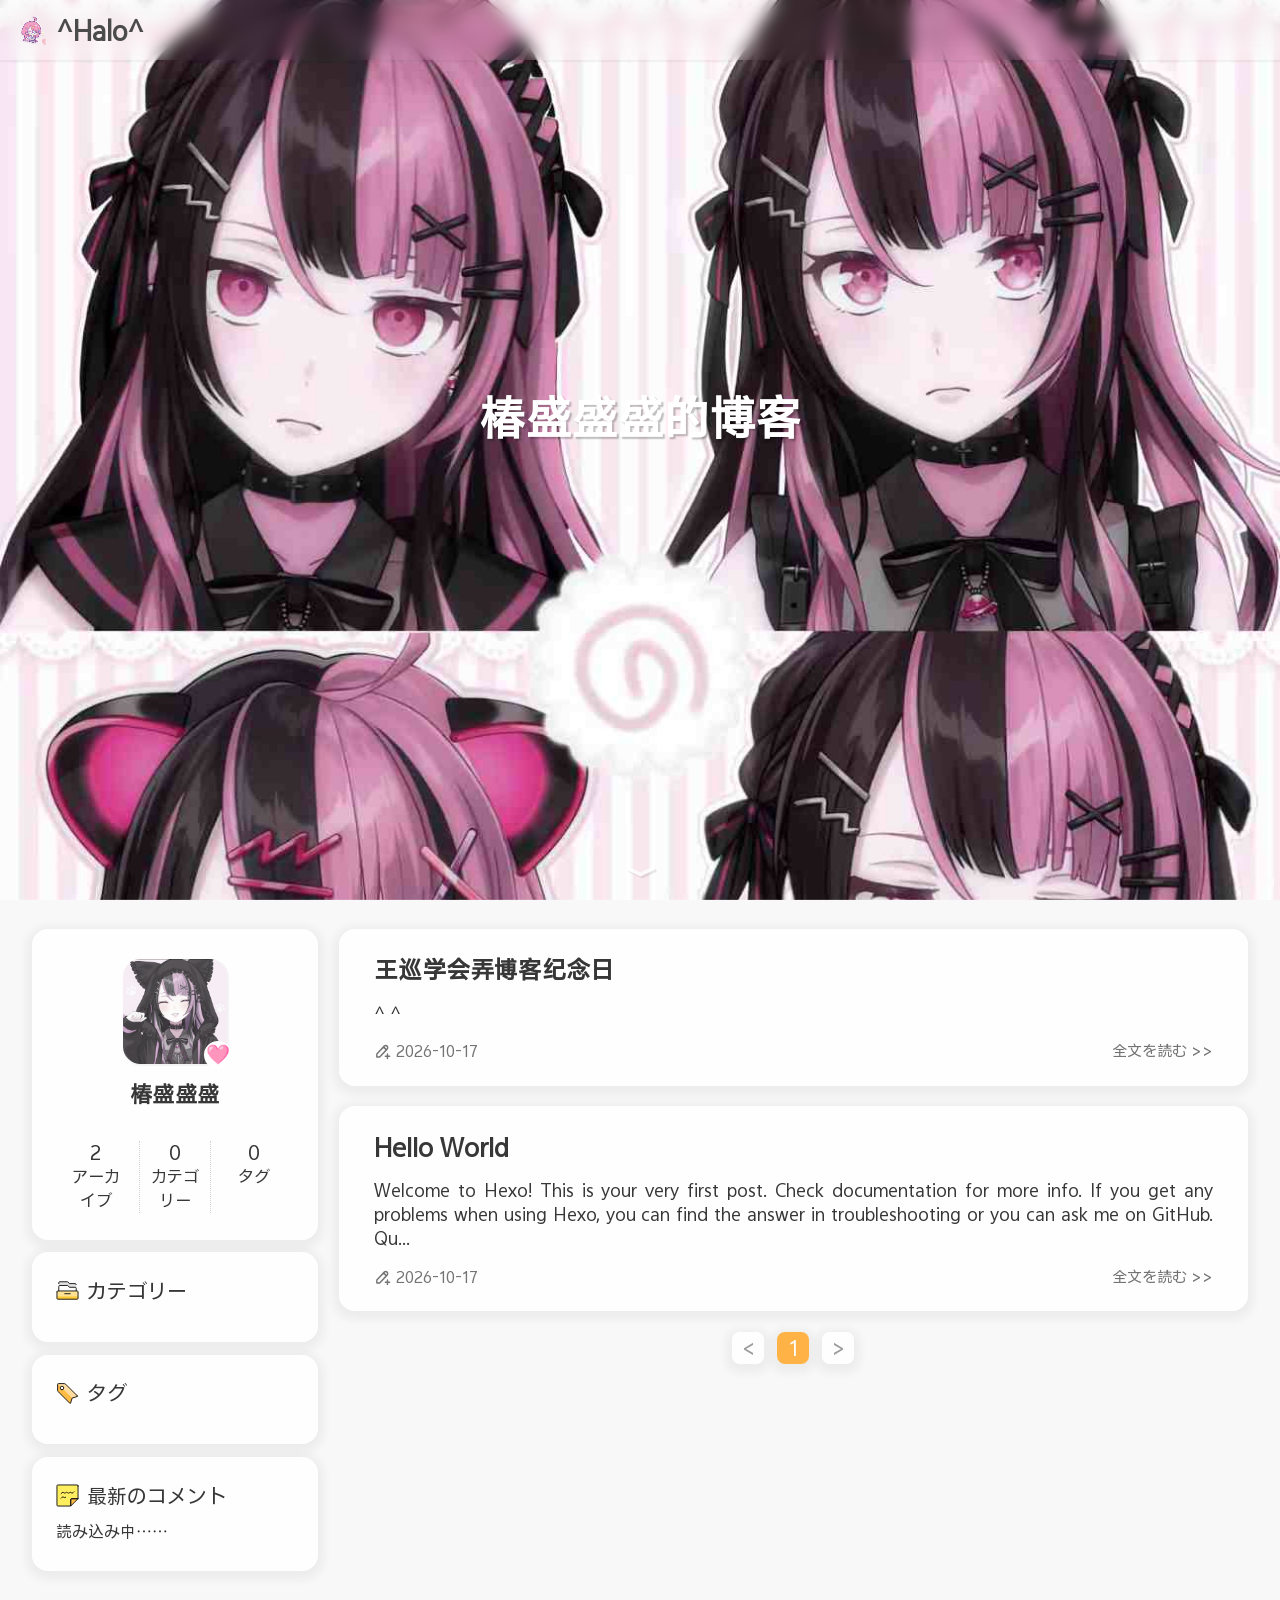
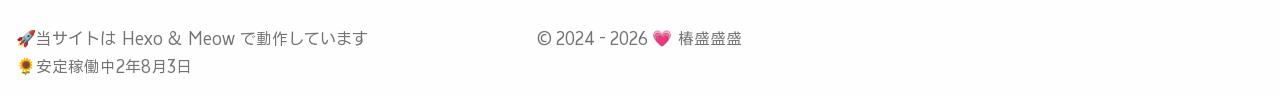
==== commit b7ea5b29: "Site updated: 2026-10-18 17:02:41" ====
--- a/index.html
+++ b/index.html
@@ -5,14 +5,14 @@
 <meta property="og:site_name" content="^Halo^">
 <meta property="og:description" content="Hexo Theme MEOW">
 <meta property="og:locale" content="ja_JP">
-<meta property="og:image" content="http://example.com/assets/images/Hexo-Theme-MEOW.png">
+<meta property="og:image" content="http://example.com/assets/images/yunolight.png">
 <meta property="article:author" content="椿盛盛盛">
 <meta name="twitter:card" content="summary_large_image">
-<meta name="twitter:image" content="http://example.com/assets/images/Hexo-Theme-MEOW.png"><meta name="robots" content="index,follow"/><meta name="googlebot" content="index,follow"/><meta name="revisit-after" content="1 days"/><title>^Halo^ - 来看我的主页啦!</title><link rel="shortcut icon" href="/assets/images/Hexo-Theme-MEOW.ico"><link rel="preconnect" href="/assets"/><link rel="preconnect" href="assets"/>
+<meta name="twitter:image" content="http://example.com/assets/images/yunolight.png"><meta name="robots" content="index,follow"/><meta name="googlebot" content="index,follow"/><meta name="revisit-after" content="1 days"/><title>^Halo^ - 来看我的主页啦!</title><link rel="shortcut icon" href="/assets/images/star.png"><link rel="preconnect" href="/assets"/><link rel="preconnect" href="assets"/>
 <link rel="stylesheet" href="/css/style.css">
 
 <link rel="stylesheet" href="/css/third-party/dist/APlayer.min.css">
-<link rel="prefetch" href="/"/><link rel="prefetch" href="/archives"/><link rel="prefetch" href="/tags"/><meta name="generator" content="Hexo 8.1.2"></head><body bg-style="fixed"><header><div id="navbar"><div id="nav-info"><a id="site-icon" href="/" title="ホーム"><img src="/assets/images/Hexo-Theme-MEOW.png" alt="Logo"/></a><a id="site-name" href="/" title="ホーム"><h1>^Halo^</h1><img src="/assets/images/svg/uc/uc-home.svg" class="icon noview" alt="Icon"></a></div><div id="nav-menu"></div><div id="nav-function"><div id="menu-btn"><a href="javascript:void(0);" title="メニューを開く"><img src="/assets/images/svg/uc/uc-menu.svg" class="icon noview" alt="Icon"></a></div></div></div></header><div id="menu-aside"><div id="menu-aside-container"><div id="menu-aside-info"><a href="/" title="ホーム"><img src="/assets/images/Hexo-Theme-MEOW.png" alt="Logo"/></a><a href="/" title="ホーム">^Halo^</a></div><hr/></div></div><main><div id="home-banner" bg-style="fixed"><div id="home-banner-info"><div id="home-banner-title">椿盛盛盛的博客</div></div><div id="home-banner-scrolldown"><div id="scroll-to-main">﹀</div></div></div><div id="home-container"><div id="home-content"><aside id="home-sidebar"><div class="sidebar-card" id="sidebar-info"><div id="sidebar-info-img"><a href="/null"><img src="/assets/images/second.jpg" alt="Avatar"/></a><div class="status">🩷</div></div><div id="sidebar-info-name">椿盛盛盛</div><div id="sidebar-info-desc"></div><div class="site-statistic"><a href="/archives"><div class="site-statistic-num">2</div><div class="site-statistic-title">アーカイブ</div></a><a href="/categories"><div class="site-statistic-num">0</div><div class="site-statistic-title">カテゴリー</div></a><a href="/tags"><div class="site-statistic-num">0</div><div class="site-statistic-title">タグ</div></a></div></div><div class="sidebar-card" id="sidebar-categories"><div class="sidebar-card-headline"><img src="/assets/images/svg/uc/uc-category.svg" class="icon box-icon" alt="Icon"><span>カテゴリー</span></div></div><div class="sidebar-card" id="sidebar-tags"><div class="sidebar-card-headline"><img src="/assets/images/svg/uc/uc-tag.svg" class="icon box-icon" alt="Icon"><span>タグ</span></div><div id="sidebar-tags-content"></div></div><div class="sidebar-card" id="sidebar-recent-comments"><div class="sidebar-card-headline"><img src="/assets/images/svg/uc/uc-comment.svg" class="icon box-icon" alt="Icon"><span>最新のコメント</span></div><div class="recent-comments"><div class="recent-comments-container">読み込み中……</div></div></div></aside><div id="home-main"><div class="home-article"><div class="home-article-content" cover="nocover"><div class="home-article-title"><a href="/2026/10/17/%E6%88%91%E7%9A%84%E7%AC%AC%E4%B8%80%E7%AF%87%E5%8D%9A%E5%AE%A2/">王巡学会弄博客纪念日</a></div><div class="home-article-excerpt">^ ^
+<link rel="prefetch" href="/"/><link rel="prefetch" href="/archives"/><link rel="prefetch" href="/tags"/><meta name="generator" content="Hexo 8.1.2"></head><body bg-style="fixed"><header><div id="navbar"><div id="nav-info"><a id="site-icon" href="/" title="ホーム"><img src="/assets/images/yunolight.png" alt="Logo"/></a><a id="site-name" href="/" title="ホーム"><h1>^Halo^</h1><img src="/assets/images/svg/uc/uc-home.svg" class="icon noview" alt="Icon"></a></div><div id="nav-menu"></div><div id="nav-function"><div id="menu-btn"><a href="javascript:void(0);" title="メニューを開く"><img src="/assets/images/svg/uc/uc-menu.svg" class="icon noview" alt="Icon"></a></div></div></div></header><div id="menu-aside"><div id="menu-aside-container"><div id="menu-aside-info"><a href="/" title="ホーム"><img src="/assets/images/yunolight.png" alt="Logo"/></a><a href="/" title="ホーム">^Halo^</a></div><hr/></div></div><main><div id="home-banner" bg-style="fixed"><div id="home-banner-info"><div id="home-banner-title">椿盛盛盛的博客</div></div><div id="home-banner-scrolldown"><div id="scroll-to-main">﹀</div></div></div><div id="home-container"><div id="home-content"><aside id="home-sidebar"><div class="sidebar-card" id="sidebar-info"><div id="sidebar-info-img"><a href="/null"><img src="/assets/images/second.jpg" alt="Avatar"/></a><div class="status">🩷</div></div><div id="sidebar-info-name">椿盛盛盛</div><div id="sidebar-info-desc"></div><div class="site-statistic"><a href="/archives"><div class="site-statistic-num">2</div><div class="site-statistic-title">アーカイブ</div></a><a href="/categories"><div class="site-statistic-num">0</div><div class="site-statistic-title">カテゴリー</div></a><a href="/tags"><div class="site-statistic-num">0</div><div class="site-statistic-title">タグ</div></a></div></div><div class="sidebar-card" id="sidebar-categories"><div class="sidebar-card-headline"><img src="/assets/images/svg/uc/uc-category.svg" class="icon box-icon" alt="Icon"><span>カテゴリー</span></div></div><div class="sidebar-card" id="sidebar-tags"><div class="sidebar-card-headline"><img src="/assets/images/svg/uc/uc-tag.svg" class="icon box-icon" alt="Icon"><span>タグ</span></div><div id="sidebar-tags-content"></div></div><div class="sidebar-card" id="sidebar-recent-comments"><div class="sidebar-card-headline"><img src="/assets/images/svg/uc/uc-comment.svg" class="icon box-icon" alt="Icon"><span>最新のコメント</span></div><div class="recent-comments"><div class="recent-comments-container">読み込み中……</div></div></div></aside><div id="home-main"><div class="home-article"><div class="home-article-content" cover="nocover"><div class="home-article-title"><a href="/2026/10/17/%E6%88%91%E7%9A%84%E7%AC%AC%E4%B8%80%E7%AF%87%E5%8D%9A%E5%AE%A2/">王巡学会弄博客纪念日</a></div><div class="home-article-excerpt">^ ^
 </div><div class="home-article-info-container"><div class="home-article-info"><div class="home-article-date"><img src="/assets/images/svg/ta/ta-pubdate.svg" class="icon noview" alt="Icon"><span>2026-10-17</span></div></div><div class="home-article-func"><a class="read-more-btn" href="/2026/10/17/%E6%88%91%E7%9A%84%E7%AC%AC%E4%B8%80%E7%AF%87%E5%8D%9A%E5%AE%A2/">全文を読む &gt;&gt;</a></div></div></div></div><div class="home-article"><div class="home-article-content" cover="nocover"><div class="home-article-title"><a href="/2026/10/17/hello-world/">Hello World</a></div><div class="home-article-excerpt">Welcome to Hexo! This is your very first post. Check documentation for more info. If you get any problems when using Hexo, you can find the answer in troubleshooting or you can ask me on GitHub.
 Qu...</div><div class="home-article-info-container"><div class="home-article-info"><div class="home-article-date"><img src="/assets/images/svg/ta/ta-pubdate.svg" class="icon noview" alt="Icon"><span>2026-10-17</span></div></div><div class="home-article-func"><a class="read-more-btn" href="/2026/10/17/hello-world/">全文を読む &gt;&gt;</a></div></div></div></div><div class="home-paginator"><div class="paginator"><span class="extend prev" rel="prev"><</span><span class="page-number current">1</span><span class="extend next" rel="next">></span></div></div></div></div></div><div id="toolbar" hide=""><div id="toolbar-setting-container" hide=""><div class="toolbar-item"><button id="tool-color-mode" title="ダークモード" type="button"><img src="/assets/images/svg/ta/ta-moon.svg" class="icon noview" alt="Icon"></button></div><div class="toolbar-item"><button class="copy-text" id="tool-share" title="共有" type="button" data-text="http://example.com/index.html"><img src="/assets/images/svg/ta/ta-share.svg" class="icon noview" alt="Icon"></button></div></div><div class="toolbar-container"><div class="toolbar-item"><button id="tool-setting" title="設定" type="button"><img src="/assets/images/svg/ta/ta-setting.svg" class="icon noview" alt="Icon"></button></div><div class="toolbar-item"><button id="tool-gototop" title="トップに戻る" type="button"><img src="/assets/images/svg/ta/ta-up.svg" class="icon noview" alt="Icon"></button></div></div></div><div id="music-player"></div></main><footer><div class="footer"><div id="footer-copyright">© 2024 - 2026 <span>💗</span> <a href="/null">椿盛盛盛</a></div><div id="footer-info"><div id="footer-framework">🚀当サイトは <a href="https://hexo.io" target="_blank">Hexo</a> & <a href="https://github.com/chanwj/hexo-theme-meow" title="3.3.2" target="_blank">Meow</a> で動作しています</div><div id="footer-runtime"><span id="runtime" data-startdate="2024-04-02T22:16:20.000Z">🌻安定稼働中.年.月.日</span></div></div></div></footer><div class="scripts"><script>const GLOBALCONFIG = {
   root: '/',
--- a/css/style.css
+++ b/css/style.css
@@ -1855,7 +1855,7 @@
 }
 .post-nav >a:after {
   content: "";
-  background-image: url("/assets/images/Hexo-Theme-MEOW.png");
+  background-image: url("/assets/images/yunolight.png");
   background-size: cover;
   position: absolute;
   top: 0;
